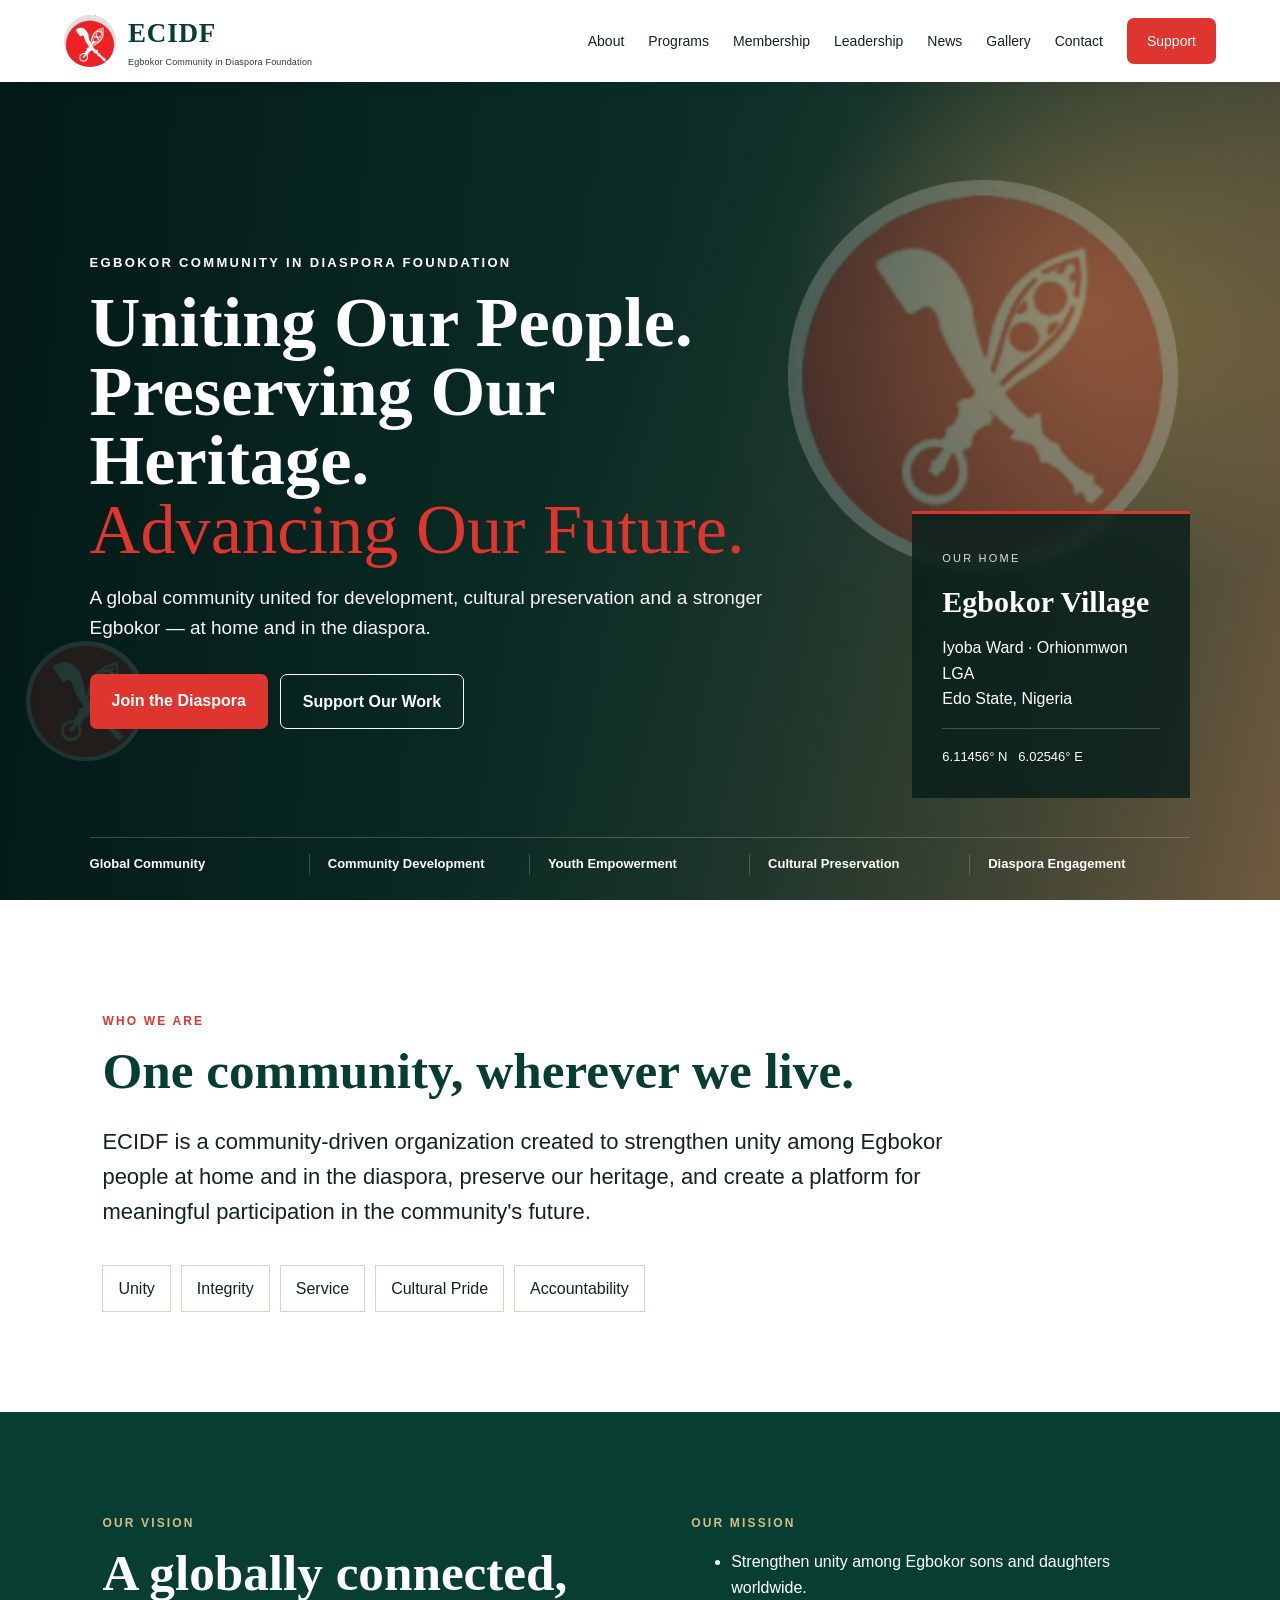
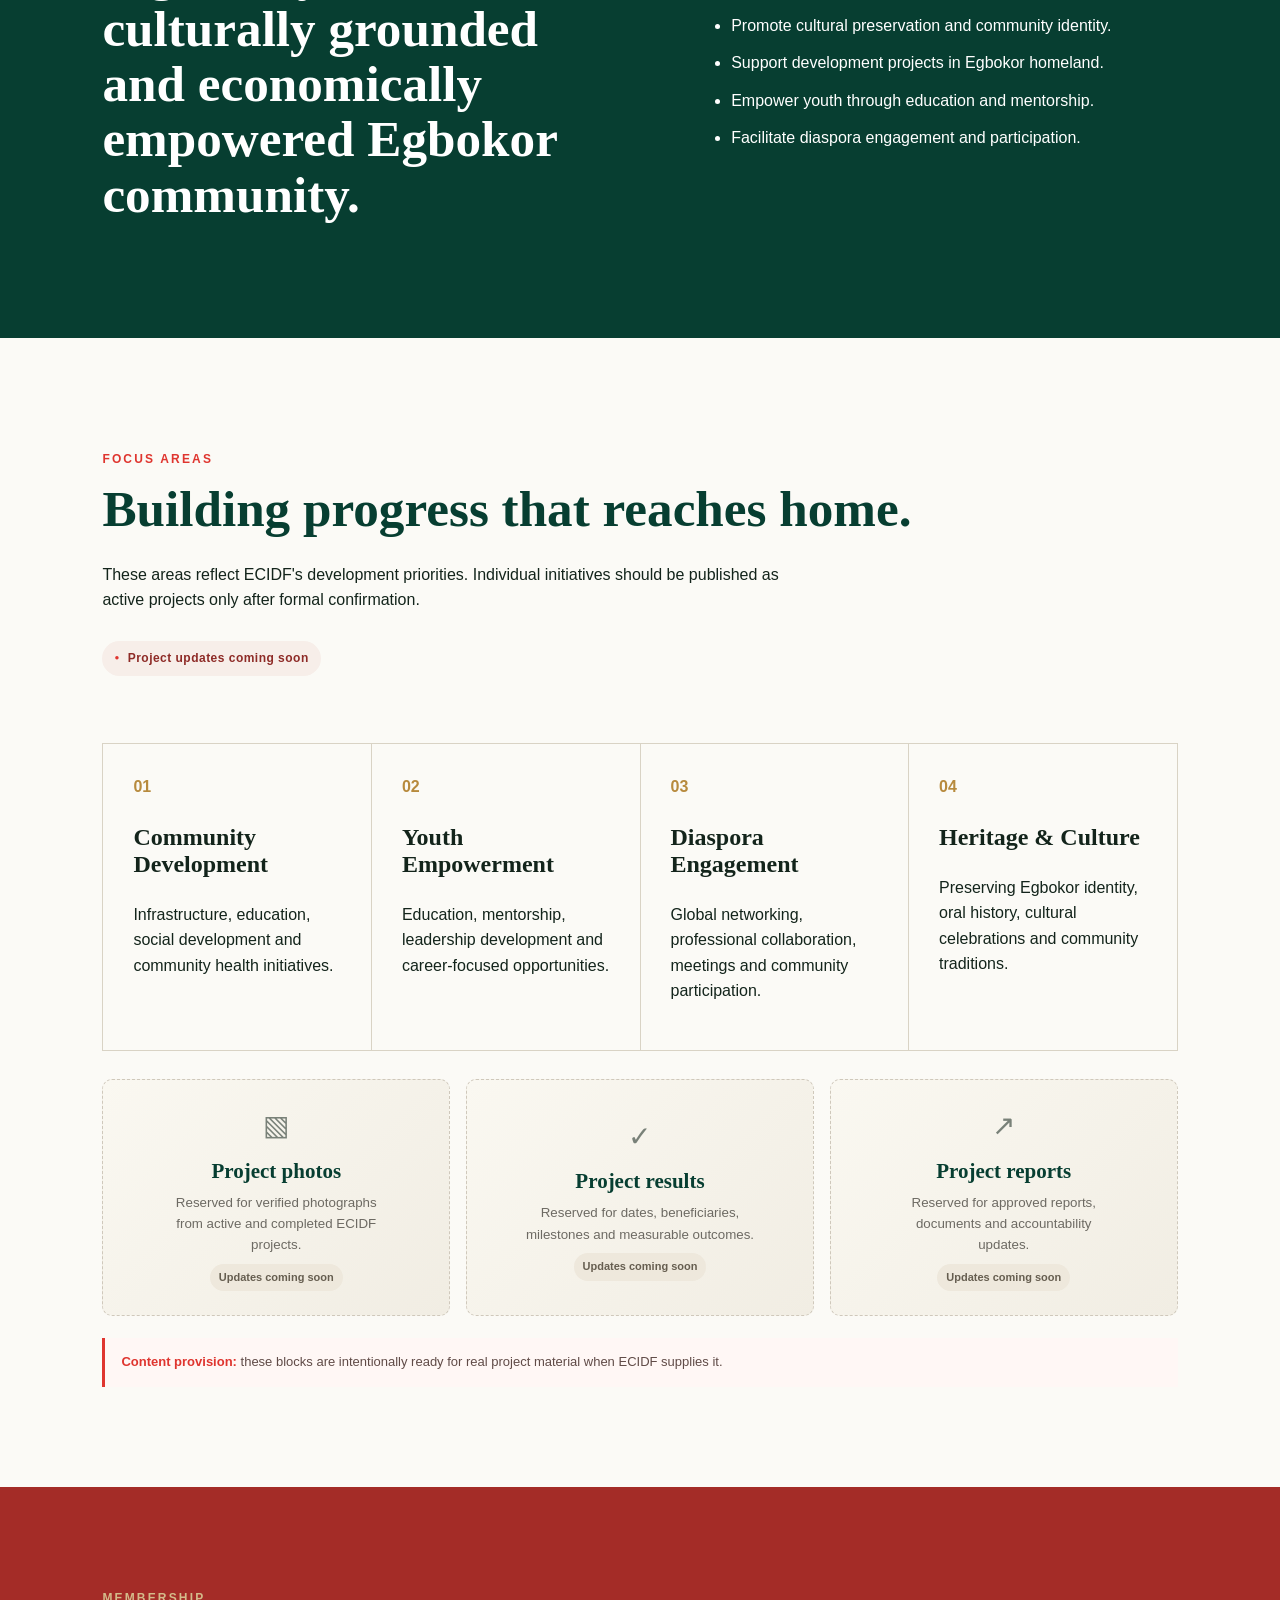
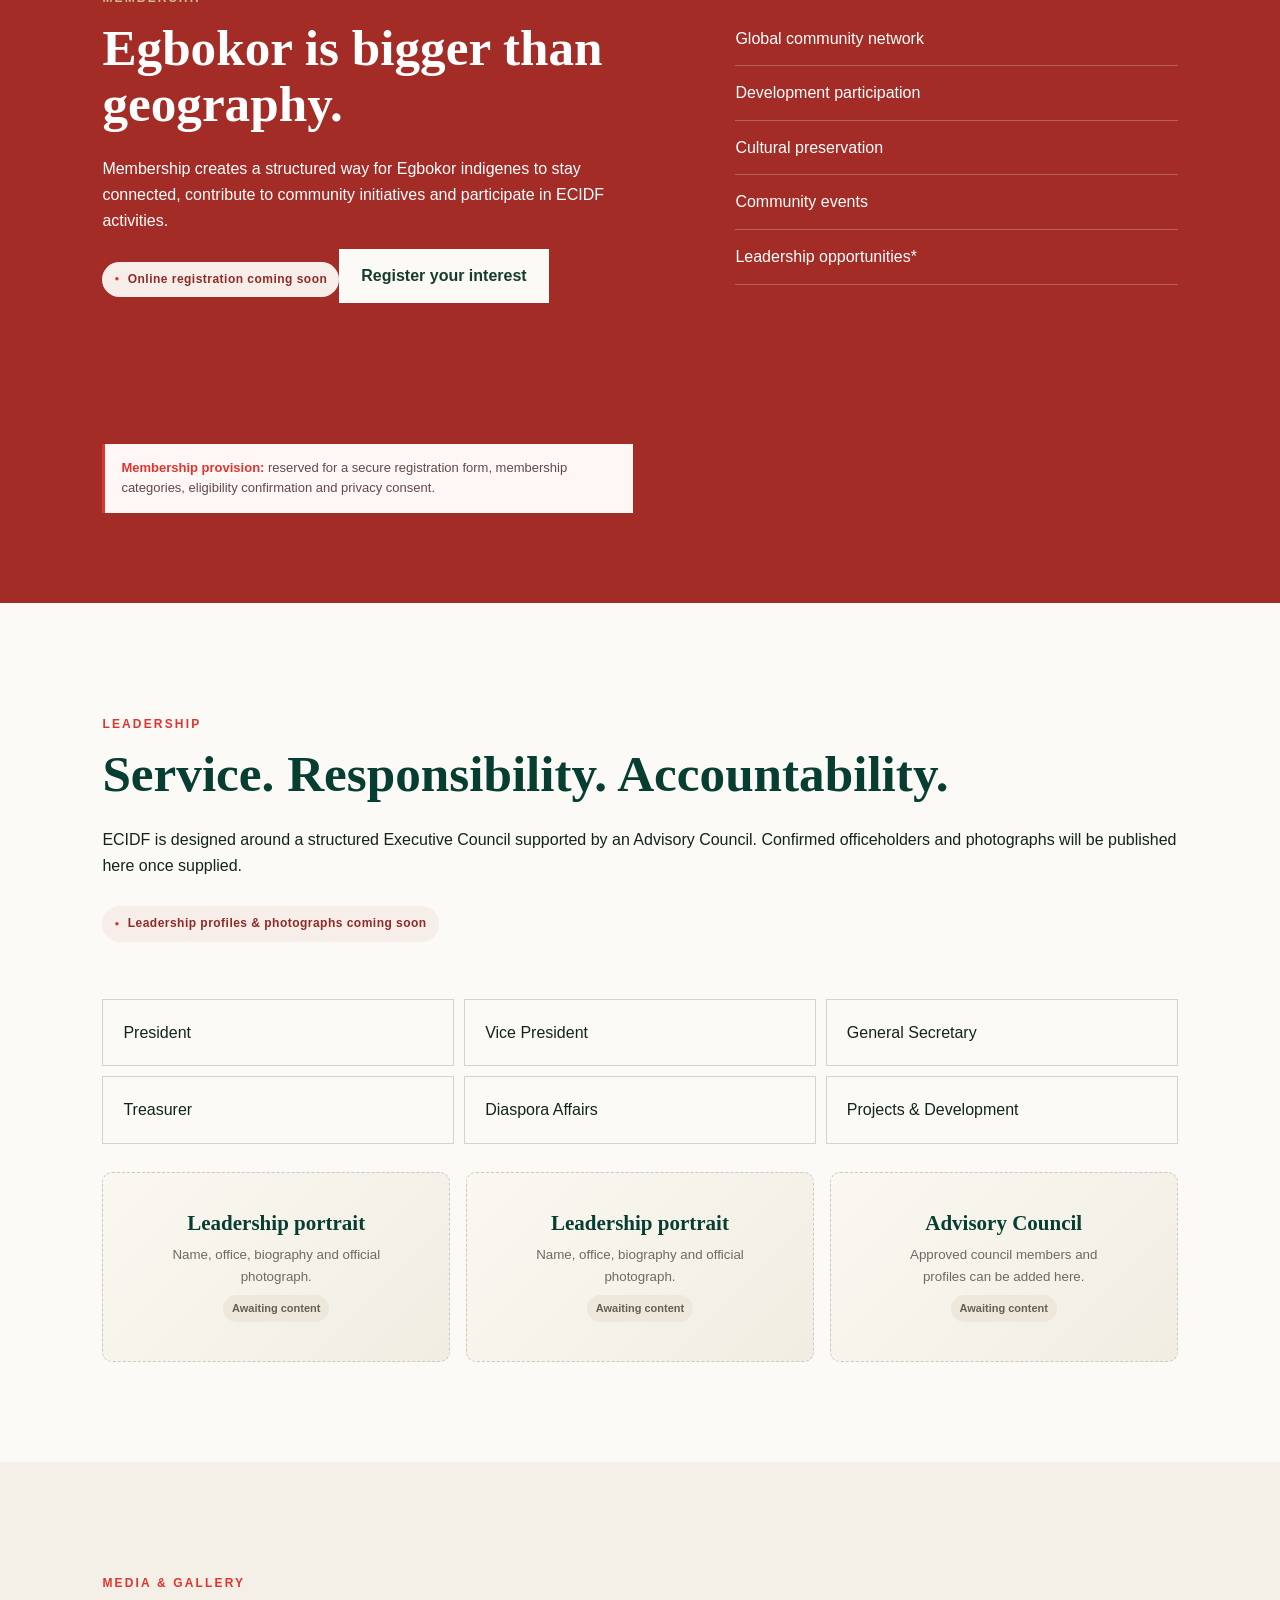
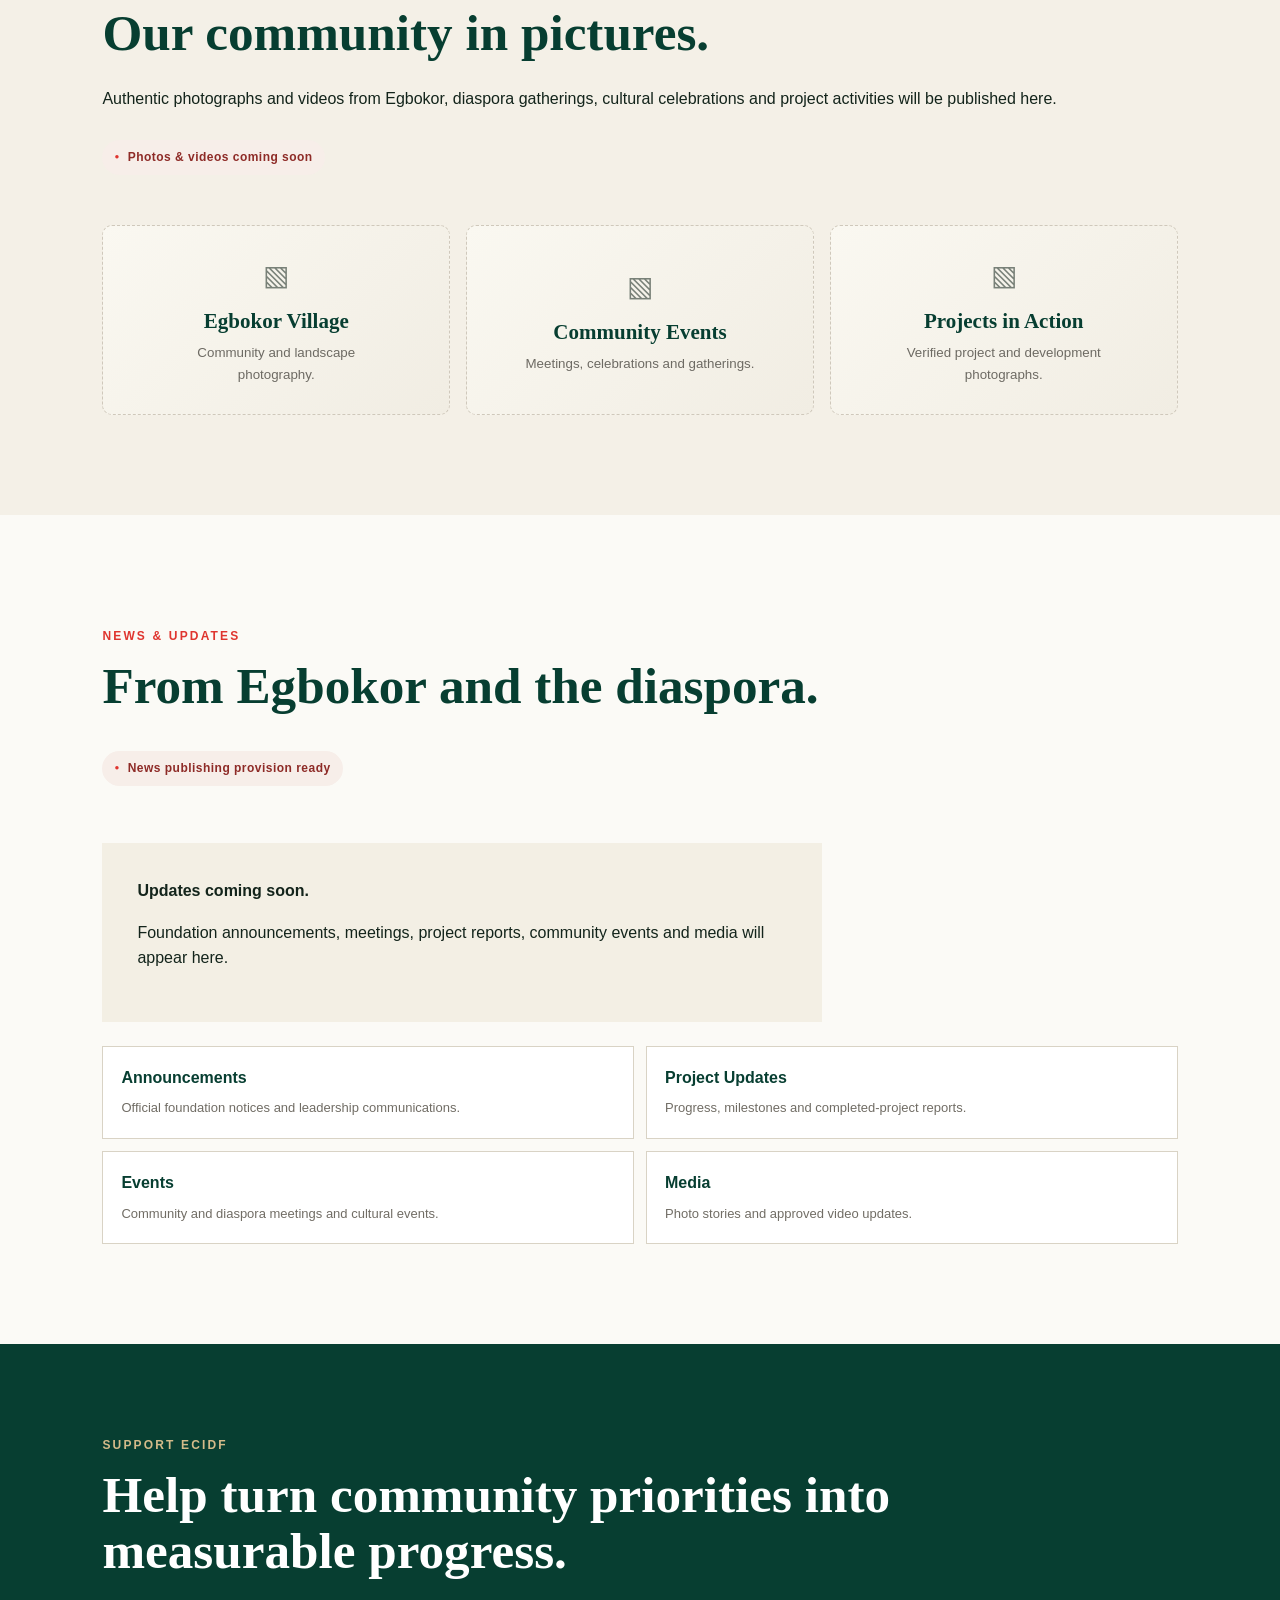
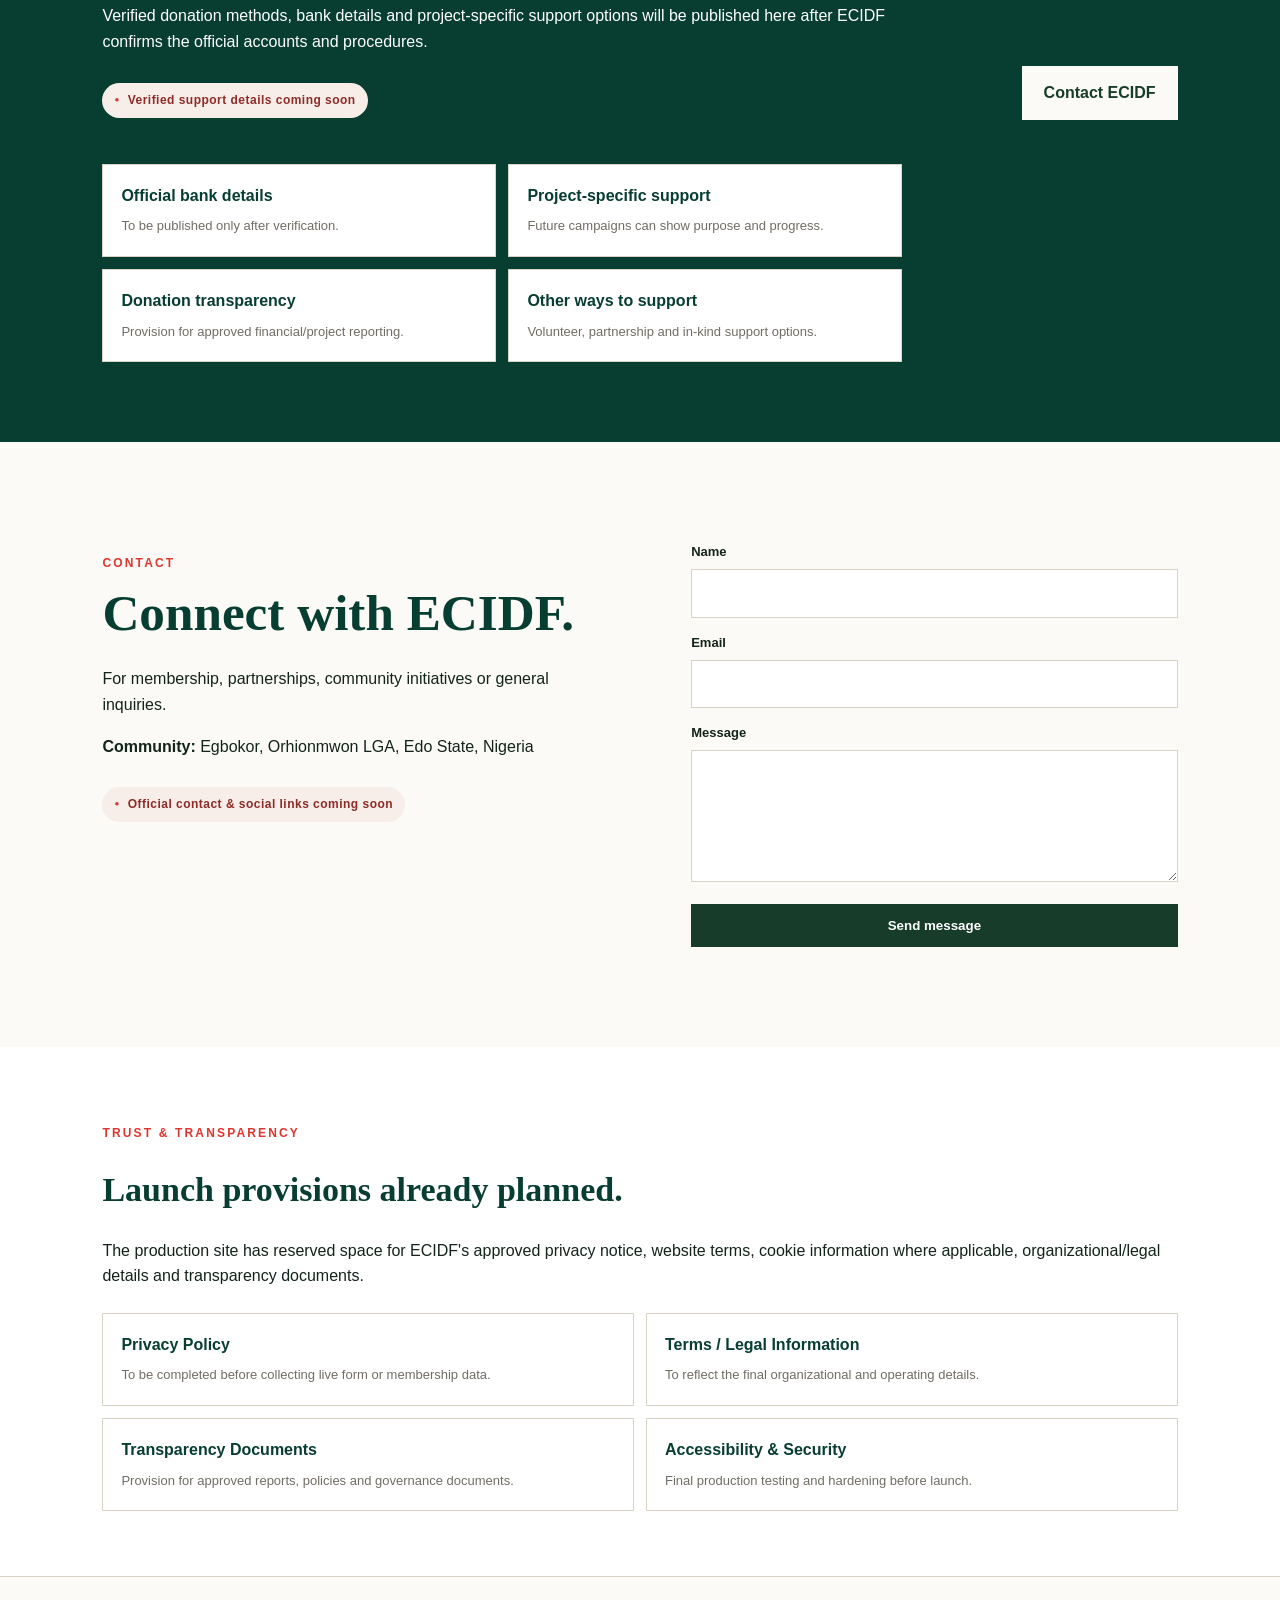
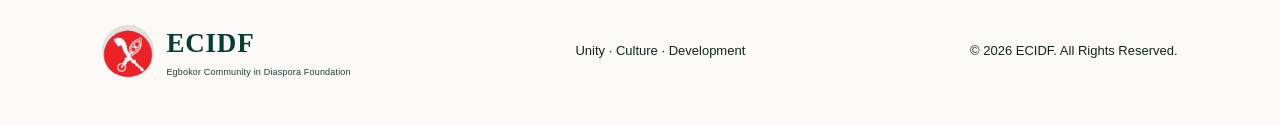
==== index.html @ b80f87a1 "Initial ECIDF website" ====
<!doctype html>
<html lang="en">
<head>
<meta charset="utf-8"><meta name="viewport" content="width=device-width,initial-scale=1">
<title>ECIDF — Egbokor Community in Diaspora Foundation</title>
<meta name="description" content="ECIDF connects Egbokor people worldwide to preserve heritage, strengthen unity and support community development.">
<link rel="stylesheet" href="styles.css">
</head>
<body>
<header class="site-header"><a class="brand" href="#home"><span class="mark emblem-mark"><img src="ecidf-emblem.png" alt="ECIDF emblem"></span><span>ECIDF<small>Egbokor Community in Diaspora Foundation</small></span></a><button class="menu" aria-label="Open navigation">☰</button><nav><a href="#about">About</a><a href="#programs">Programs</a><a href="#membership">Membership</a><a href="#leadership">Leadership</a><a href="#news">News</a><a href="#gallery">Gallery</a><a href="#contact">Contact</a><a class="nav-cta" href="#support">Support</a></nav></header>
<main id="home">
<section class="hero"><div class="hero-shade"></div><div class="hero-copy"><p class="eyebrow">EGBOKOR COMMUNITY IN DIASPORA FOUNDATION</p><h1>Uniting Our People.<br>Preserving Our Heritage.<br><em>Advancing Our Future.</em></h1><p class="lead">A global community united for development, cultural preservation and a stronger Egbokor — at home and in the diaspora.</p><div class="actions"><a class="btn primary" href="#membership">Join the Diaspora</a><a class="btn secondary" href="#support">Support Our Work</a></div></div><aside class="location-card"><span>OUR HOME</span><strong>Egbokor Village</strong><p>Iyoba Ward · Orhionmwon LGA<br>Edo State, Nigeria</p><div class="coords">6.11456° N &nbsp; 6.02546° E</div></aside><div class="hero-pillars"><span>Global Community</span><span>Community Development</span><span>Youth Empowerment</span><span>Cultural Preservation</span><span>Diaspora Engagement</span></div></section>
<section class="statement" id="about"><p class="kicker">WHO WE ARE</p><h2>One community, wherever we live.</h2><p>ECIDF is a community-driven organization created to strengthen unity among Egbokor people at home and in the diaspora, preserve our heritage, and create a platform for meaningful participation in the community's future.</p><div class="values"><span>Unity</span><span>Integrity</span><span>Service</span><span>Cultural Pride</span><span>Accountability</span></div></section>
<section class="split"><div><p class="kicker">OUR VISION</p><h2>A globally connected, culturally grounded and economically empowered Egbokor community.</h2></div><div><p class="kicker">OUR MISSION</p><ul><li>Strengthen unity among Egbokor sons and daughters worldwide.</li><li>Promote cultural preservation and community identity.</li><li>Support development projects in Egbokor homeland.</li><li>Empower youth through education and mentorship.</li><li>Facilitate diaspora engagement and participation.</li></ul></div></section>
<section class="programs" id="programs"><p class="kicker">FOCUS AREAS</p><h2>Building progress that reaches home.</h2><p class="section-intro">These areas reflect ECIDF's development priorities. Individual initiatives should be published as active projects only after formal confirmation.</p><div class="provision-note">Project updates coming soon</div><div class="grid"><article><b>01</b><h3>Community Development</h3><p>Infrastructure, education, social development and community health initiatives.</p></article><article><b>02</b><h3>Youth Empowerment</h3><p>Education, mentorship, leadership development and career-focused opportunities.</p></article><article><b>03</b><h3>Diaspora Engagement</h3><p>Global networking, professional collaboration, meetings and community participation.</p></article><article><b>04</b><h3>Heritage & Culture</h3><p>Preserving Egbokor identity, oral history, cultural celebrations and community traditions.</p></article></div><div class="placeholder-grid"><div class="placeholder-card"><span class="placeholder-icon">▧</span><strong>Project photos</strong><small>Reserved for verified photographs from active and completed ECIDF projects.</small><span class="status-chip">Updates coming soon</span></div><div class="placeholder-card"><span class="placeholder-icon">✓</span><strong>Project results</strong><small>Reserved for dates, beneficiaries, milestones and measurable outcomes.</small><span class="status-chip">Updates coming soon</span></div><div class="placeholder-card"><span class="placeholder-icon">↗</span><strong>Project reports</strong><small>Reserved for approved reports, documents and accountability updates.</small><span class="status-chip">Updates coming soon</span></div></div><div class="admin-hint"><strong>Content provision:</strong> these blocks are intentionally ready for real project material when ECIDF supplies it.</div></section>
<section class="membership" id="membership"><div><p class="kicker">MEMBERSHIP</p><h2>Egbokor is bigger than geography.</h2><p>Membership creates a structured way for Egbokor indigenes to stay connected, contribute to community initiatives and participate in ECIDF activities.</p><div class="provision-note">Online registration coming soon</div><a class="btn light" href="#contact">Register your interest</a></div><div class="membership-list"><span>Global community network</span><span>Development participation</span><span>Cultural preservation</span><span>Community events</span><span>Leadership opportunities*</span></div><div class="admin-hint"><strong>Membership provision:</strong> reserved for a secure registration form, membership categories, eligibility confirmation and privacy consent.</div></section>
<section class="leadership" id="leadership"><p class="kicker">LEADERSHIP</p><h2>Service. Responsibility. Accountability.</h2><p>ECIDF is designed around a structured Executive Council supported by an Advisory Council. Confirmed officeholders and photographs will be published here once supplied.</p><div class="provision-note">Leadership profiles & photographs coming soon</div><div class="roles"><span>President</span><span>Vice President</span><span>General Secretary</span><span>Treasurer</span><span>Diaspora Affairs</span><span>Projects & Development</span></div><div class="placeholder-grid"><div class="placeholder-card"><strong>Leadership portrait</strong><small>Name, office, biography and official photograph.</small><span class="status-chip">Awaiting content</span></div><div class="placeholder-card"><strong>Leadership portrait</strong><small>Name, office, biography and official photograph.</small><span class="status-chip">Awaiting content</span></div><div class="placeholder-card"><strong>Advisory Council</strong><small>Approved council members and profiles can be added here.</small><span class="status-chip">Awaiting content</span></div></div></section>
<section class="gallery-ready" id="gallery"><p class="kicker">MEDIA & GALLERY</p><h2>Our community in pictures.</h2><p>Authentic photographs and videos from Egbokor, diaspora gatherings, cultural celebrations and project activities will be published here.</p><div class="provision-note">Photos & videos coming soon</div><div class="placeholder-grid"><div class="placeholder-card"><span class="placeholder-icon">▧</span><strong>Egbokor Village</strong><small>Community and landscape photography.</small></div><div class="placeholder-card"><span class="placeholder-icon">▧</span><strong>Community Events</strong><small>Meetings, celebrations and gatherings.</small></div><div class="placeholder-card"><span class="placeholder-icon">▧</span><strong>Projects in Action</strong><small>Verified project and development photographs.</small></div></div></section>
<section class="news" id="news"><p class="kicker">NEWS & UPDATES</p><h2>From Egbokor and the diaspora.</h2><div class="provision-note">News publishing provision ready</div><div class="empty-card"><strong>Updates coming soon.</strong><p>Foundation announcements, meetings, project reports, community events and media will appear here.</p></div><div class="future-list"><div class="future-item"><b>Announcements</b><span>Official foundation notices and leadership communications.</span></div><div class="future-item"><b>Project Updates</b><span>Progress, milestones and completed-project reports.</span></div><div class="future-item"><b>Events</b><span>Community and diaspora meetings and cultural events.</span></div><div class="future-item"><b>Media</b><span>Photo stories and approved video updates.</span></div></div></section>
<section class="support" id="support"><div><p class="kicker">SUPPORT ECIDF</p><h2>Help turn community priorities into measurable progress.</h2><p>Verified donation methods, bank details and project-specific support options will be published here after ECIDF confirms the official accounts and procedures.</p><div class="provision-note">Verified support details coming soon</div><div class="future-list"><div class="future-item"><b>Official bank details</b><span>To be published only after verification.</span></div><div class="future-item"><b>Project-specific support</b><span>Future campaigns can show purpose and progress.</span></div><div class="future-item"><b>Donation transparency</b><span>Provision for approved financial/project reporting.</span></div><div class="future-item"><b>Other ways to support</b><span>Volunteer, partnership and in-kind support options.</span></div></div></div><a class="btn light" href="#contact">Contact ECIDF</a></section>
<section class="contact" id="contact"><div><p class="kicker">CONTACT</p><h2>Connect with ECIDF.</h2><p>For membership, partnerships, community initiatives or general inquiries.</p><p><strong>Community:</strong> Egbokor, Orhionmwon LGA, Edo State, Nigeria</p><div class="provision-note">Official contact & social links coming soon</div></div><form onsubmit="event.preventDefault(); alert('Prototype only — connect this form before launch.');"><label>Name<input required name="name"></label><label>Email<input required type="email" name="email"></label><label>Message<textarea required name="message" rows="5"></textarea></label><button class="btn primary" type="submit">Send message</button></form></section>
<section class="legal-ready" id="legal"><p class="kicker">TRUST & TRANSPARENCY</p><h2>Launch provisions already planned.</h2><p>The production site has reserved space for ECIDF's approved privacy notice, website terms, cookie information where applicable, organizational/legal details and transparency documents.</p><div class="future-list"><div class="future-item"><b>Privacy Policy</b><span>To be completed before collecting live form or membership data.</span></div><div class="future-item"><b>Terms / Legal Information</b><span>To reflect the final organizational and operating details.</span></div><div class="future-item"><b>Transparency Documents</b><span>Provision for approved reports, policies and governance documents.</span></div><div class="future-item"><b>Accessibility & Security</b><span>Final production testing and hardening before launch.</span></div></div></section></main>
<footer><div class="brand"><span class="mark emblem-mark"><img src="ecidf-emblem.png" alt="ECIDF emblem"></span><span>ECIDF<small>Egbokor Community in Diaspora Foundation</small></span></div><p>Unity · Culture · Development</p><p>© 2026 ECIDF. All Rights Reserved.</p></footer>
<script src="script.js"></script>
</body></html>
---- styles.css ----
:root{--ink:#13241b;--forest:#173d2a;--cream:#f3efe4;--paper:#fbfaf6;--gold:#b78a3d;--line:#d9d3c5}*{box-sizing:border-box}html{scroll-behavior:smooth}body{margin:0;font-family:Arial,Helvetica,sans-serif;background:var(--paper);color:var(--ink);line-height:1.6}.site-header{height:82px;padding:0 5vw;display:flex;align-items:center;justify-content:space-between;border-bottom:1px solid var(--line);background:rgba(251,250,246,.96);position:sticky;top:0;z-index:20}.brand{display:flex;align-items:center;gap:12px;font-weight:800;letter-spacing:.08em;text-decoration:none;color:var(--ink)}.brand small{display:block;font-size:9px;font-weight:500;letter-spacing:.02em}.mark{width:40px;height:40px;border-radius:50%;display:grid;place-items:center;background:var(--forest);color:white;font-family:Georgia,serif;font-size:24px}.site-header nav{display:flex;align-items:center;gap:24px}.site-header nav a{text-decoration:none;color:var(--ink);font-size:14px}.nav-cta{padding:10px 16px;background:var(--forest);color:white!important}.menu{display:none;background:none;border:0;font-size:25px}.hero{min-height:78vh;padding:8vw 7vw;display:grid;grid-template-columns:1.5fr .7fr;gap:7vw;align-items:center;background:radial-gradient(circle at 85% 20%,#e7dcc3 0,transparent 28%),var(--cream)}.eyebrow,.kicker{font-size:12px;letter-spacing:.18em;font-weight:800;color:#6e654f}.hero h1{font:700 clamp(48px,7vw,96px)/.98 Georgia,serif;margin:.3em 0}.hero h1 em{font-weight:400;color:var(--forest)}.lead{font-size:19px;max-width:700px}.actions{display:flex;gap:12px;margin-top:30px}.btn{display:inline-block;padding:14px 22px;text-decoration:none;border:0;font-weight:700;cursor:pointer}.primary{background:var(--forest);color:#fff}.secondary{border:1px solid var(--forest);color:var(--forest)}.light{background:var(--paper);color:var(--forest)}.location-card{border-top:4px solid var(--gold);padding:30px;background:var(--paper);box-shadow:0 18px 45px #172a1c18}.location-card span{font-size:11px;letter-spacing:.2em}.location-card strong{display:block;font:700 30px Georgia,serif;margin-top:15px}.coords{padding-top:18px;border-top:1px solid var(--line);font-size:13px}.statement,.leadership,.news{padding:100px 8vw}.statement h2,.programs h2,.leadership h2,.news h2,.contact h2,.support h2,.split h2,.membership h2{font:700 clamp(34px,4vw,58px)/1.08 Georgia,serif;margin:.2em 0 .5em}.statement>p:not(.kicker){font-size:22px;max-width:900px}.values{display:flex;flex-wrap:wrap;gap:10px;margin-top:35px}.values span{border:1px solid var(--line);padding:10px 15px}.split{padding:90px 8vw;background:var(--forest);color:white;display:grid;grid-template-columns:1fr 1fr;gap:8vw}.split .kicker,.membership .kicker,.support .kicker{color:#d4bb8a}.split li{margin:12px 0}.programs{padding:100px 8vw}.section-intro{max-width:720px}.grid{display:grid;grid-template-columns:repeat(4,1fr);gap:1px;background:var(--line);margin-top:45px;border:1px solid var(--line)}.grid article{background:var(--paper);padding:30px}.grid b{color:var(--gold)}.grid h3{font:700 24px Georgia,serif}.membership{padding:90px 8vw;background:#8b3f27;color:white;display:grid;grid-template-columns:1.2fr 1fr;gap:8vw}.membership-list{display:grid;align-content:center}.membership-list span{padding:14px 0;border-bottom:1px solid #ffffff40}.roles{display:grid;grid-template-columns:repeat(3,1fr);gap:10px;margin-top:35px}.roles span{padding:20px;border:1px solid var(--line)}.empty-card{margin-top:35px;padding:35px;background:var(--cream);max-width:720px}.support{padding:80px 8vw;background:var(--forest);color:white;display:flex;align-items:center;justify-content:space-between;gap:40px}.support>div{max-width:800px}.contact{padding:100px 8vw;display:grid;grid-template-columns:1fr 1fr;gap:8vw}.contact form{display:grid;gap:15px}.contact label{font-size:13px;font-weight:700}.contact input,.contact textarea{width:100%;margin-top:6px;padding:13px;border:1px solid var(--line);background:white;font:inherit}footer{padding:45px 8vw;border-top:1px solid var(--line);display:flex;align-items:center;justify-content:space-between;gap:20px;font-size:13px}@media(max-width:850px){.site-header nav{display:none;position:absolute;top:82px;left:0;right:0;background:var(--paper);padding:25px;flex-direction:column;align-items:flex-start;border-bottom:1px solid var(--line)}.site-header nav.open{display:flex}.menu{display:block}.hero,.split,.membership,.contact{grid-template-columns:1fr}.hero{padding-top:70px}.grid{grid-template-columns:1fr 1fr}.roles{grid-template-columns:1fr 1fr}.support,footer{align-items:flex-start;flex-direction:column}}@media(max-width:520px){.grid,.roles{grid-template-columns:1fr}.hero h1{font-size:48px}.statement,.programs,.leadership,.news,.contact{padding:70px 6vw}.hero,.split,.membership,.support{padding-left:6vw;padding-right:6vw}}

/* ECIDF rotating heritage emblem background */
.hero{position:relative;overflow:hidden;isolation:isolate}
.hero>*{position:relative;z-index:2}
.hero::before,.hero::after{content:"";position:absolute;border-radius:50%;background:url('ecidf-emblem.png') center/cover no-repeat;opacity:.10;z-index:1;pointer-events:none;animation:ecidf-spin 24s linear infinite}
.hero::before{width:430px;height:430px;right:4vw;top:7%;filter:saturate(.9)}
.hero::after{width:150px;height:150px;left:3vw;bottom:8%;opacity:.055;animation-duration:34s;animation-direction:reverse}
@keyframes ecidf-spin{to{transform:rotate(360deg)}}
@media(prefers-reduced-motion:reduce){.hero::before,.hero::after{animation:none}}
@media(max-width:850px){.hero::before{width:290px;height:290px;right:-90px;top:8%}.hero::after{width:110px;height:110px;left:-25px;bottom:10%}}
.emblem-mark{overflow:hidden;background:#df352f;padding:0}.emblem-mark img{width:100%;height:100%;object-fit:cover;display:block}

/* Homepage visual upgrade */
:root{--red:#df352f;--deep:#073e31}
.site-header{background:#fff;border-bottom:0;box-shadow:0 1px 18px #0000000b}
.brand{color:var(--deep)}.brand>span:nth-child(2){font-family:Georgia,serif;font-size:27px;letter-spacing:.03em}.brand small{font-family:Arial,Helvetica,sans-serif;font-size:9px;color:#253b35}
.mark{width:52px;height:52px}.site-header nav a:hover{color:var(--red)}.nav-cta{background:var(--red)!important;border-radius:7px;padding:12px 20px!important}
.hero{min-height:calc(100vh - 82px);padding:7vw 7vw 8vw;color:#fff;background:linear-gradient(115deg,#071d1a 0%,#123a31 44%,#9f6d48 100%);grid-template-columns:1.45fr .55fr}
.hero-shade{position:absolute!important;inset:0;z-index:0!important;background:radial-gradient(circle at 85% 28%,#f4b05d55 0,transparent 24%),linear-gradient(90deg,#031a18e8 0%,#082822c7 45%,#15342a55 100%)}
.hero .eyebrow{color:#fff;font-size:13px}.hero h1{font-size:clamp(48px,5.5vw,82px);max-width:920px;margin:.2em 0}.hero h1 em{font-style:normal;color:var(--red)}.hero .lead{color:#f7f7f7;max-width:720px}.hero .primary{background:var(--red);border-radius:7px}.hero .secondary{border:1px solid #fff;color:#fff;border-radius:7px}.hero .secondary:hover{background:#ffffff14}
.location-card{align-self:end;background:#061d1acc;color:#fff;border-top:3px solid var(--red);box-shadow:none;backdrop-filter:blur(7px)}.location-card .coords{border-color:#ffffff38}.location-card span{color:#ddd}
.hero::before{width:390px;height:390px;right:8vw;top:12%;opacity:.24;box-shadow:0 0 0 1px #ffffff22,0 0 0 55px #ffffff05}.hero::after{width:120px;height:120px;left:2vw;bottom:17%;opacity:.12}
.hero-pillars{position:absolute!important;z-index:3!important;left:7vw;right:7vw;bottom:25px;display:grid;grid-template-columns:repeat(5,1fr);gap:0;border-top:1px solid #ffffff35;padding-top:16px}.hero-pillars span{padding:0 18px;border-right:1px solid #ffffff32;font-size:13px;font-weight:700}.hero-pillars span:first-child{padding-left:0}.hero-pillars span:last-child{border:0}
.statement{background:#fff}.statement h2,.programs h2,.leadership h2,.news h2,.contact h2{color:var(--deep)}.kicker{color:var(--red)}
.split{background:var(--deep)}.membership{background:#a42c27}.support{background:var(--deep)}
@media(max-width:850px){.hero{padding-bottom:150px}.hero-pillars{grid-template-columns:1fr 1fr;gap:8px;bottom:20px}.hero-pillars span{border:0;padding:3px 0}.hero::before{opacity:.17}.brand>span:nth-child(2){font-size:21px}}
@media(max-width:520px){.hero{padding-bottom:190px}.hero-pillars{grid-template-columns:1fr}.hero-pillars span:nth-child(n+4){display:none}.mark{width:45px;height:45px}.brand small{max-width:210px}.hero h1{font-size:44px}}

/* Provision-ready content modules */
.provision-note{display:inline-flex;align-items:center;gap:8px;margin:12px 0 22px;padding:8px 12px;border-radius:999px;background:#f7eee9;color:#8e2b27;font-size:12px;font-weight:800;letter-spacing:.04em}.provision-note::before{content:'●';font-size:8px;color:var(--red)}
.placeholder-grid{display:grid;grid-template-columns:repeat(3,1fr);gap:16px;margin-top:28px}.placeholder-card{min-height:190px;border:1px dashed #cfc8bb;background:linear-gradient(135deg,#faf8f1,#f1ede3);display:flex;flex-direction:column;align-items:center;justify-content:center;text-align:center;padding:24px;border-radius:10px}.placeholder-card strong{font:700 21px Georgia,serif;color:var(--deep)}.placeholder-card small{max-width:230px;margin-top:8px;color:#6d6a63}.placeholder-icon{font-size:28px;margin-bottom:10px;opacity:.55}
.admin-hint{margin-top:22px;padding:14px 16px;border-left:3px solid var(--red);background:#fff7f5;font-size:13px;color:#604b47}.admin-hint strong{color:var(--red)}
.future-list{display:grid;grid-template-columns:repeat(2,1fr);gap:12px;margin-top:24px}.future-item{padding:18px;border:1px solid var(--line);background:#fff}.future-item b{display:block;color:var(--deep);margin-bottom:4px}.future-item span{font-size:13px;color:#716d65}
.gallery-ready{padding:100px 8vw;background:#f4f0e7}.gallery-ready h2{font:700 clamp(34px,4vw,58px)/1.08 Georgia,serif;color:var(--deep);margin:.2em 0 .5em}.legal-ready{padding:65px 8vw;background:#fff}.legal-ready h2{font:700 34px Georgia,serif;color:var(--deep)}
.status-chip{display:inline-block;margin-top:8px;padding:5px 9px;border-radius:20px;background:#eee8dc;font-size:11px;font-weight:800;color:#665e50}
@media(max-width:850px){.placeholder-grid{grid-template-columns:1fr 1fr}.future-list{grid-template-columns:1fr}}@media(max-width:520px){.placeholder-grid{grid-template-columns:1fr}.gallery-ready,.legal-ready{padding:70px 6vw}}
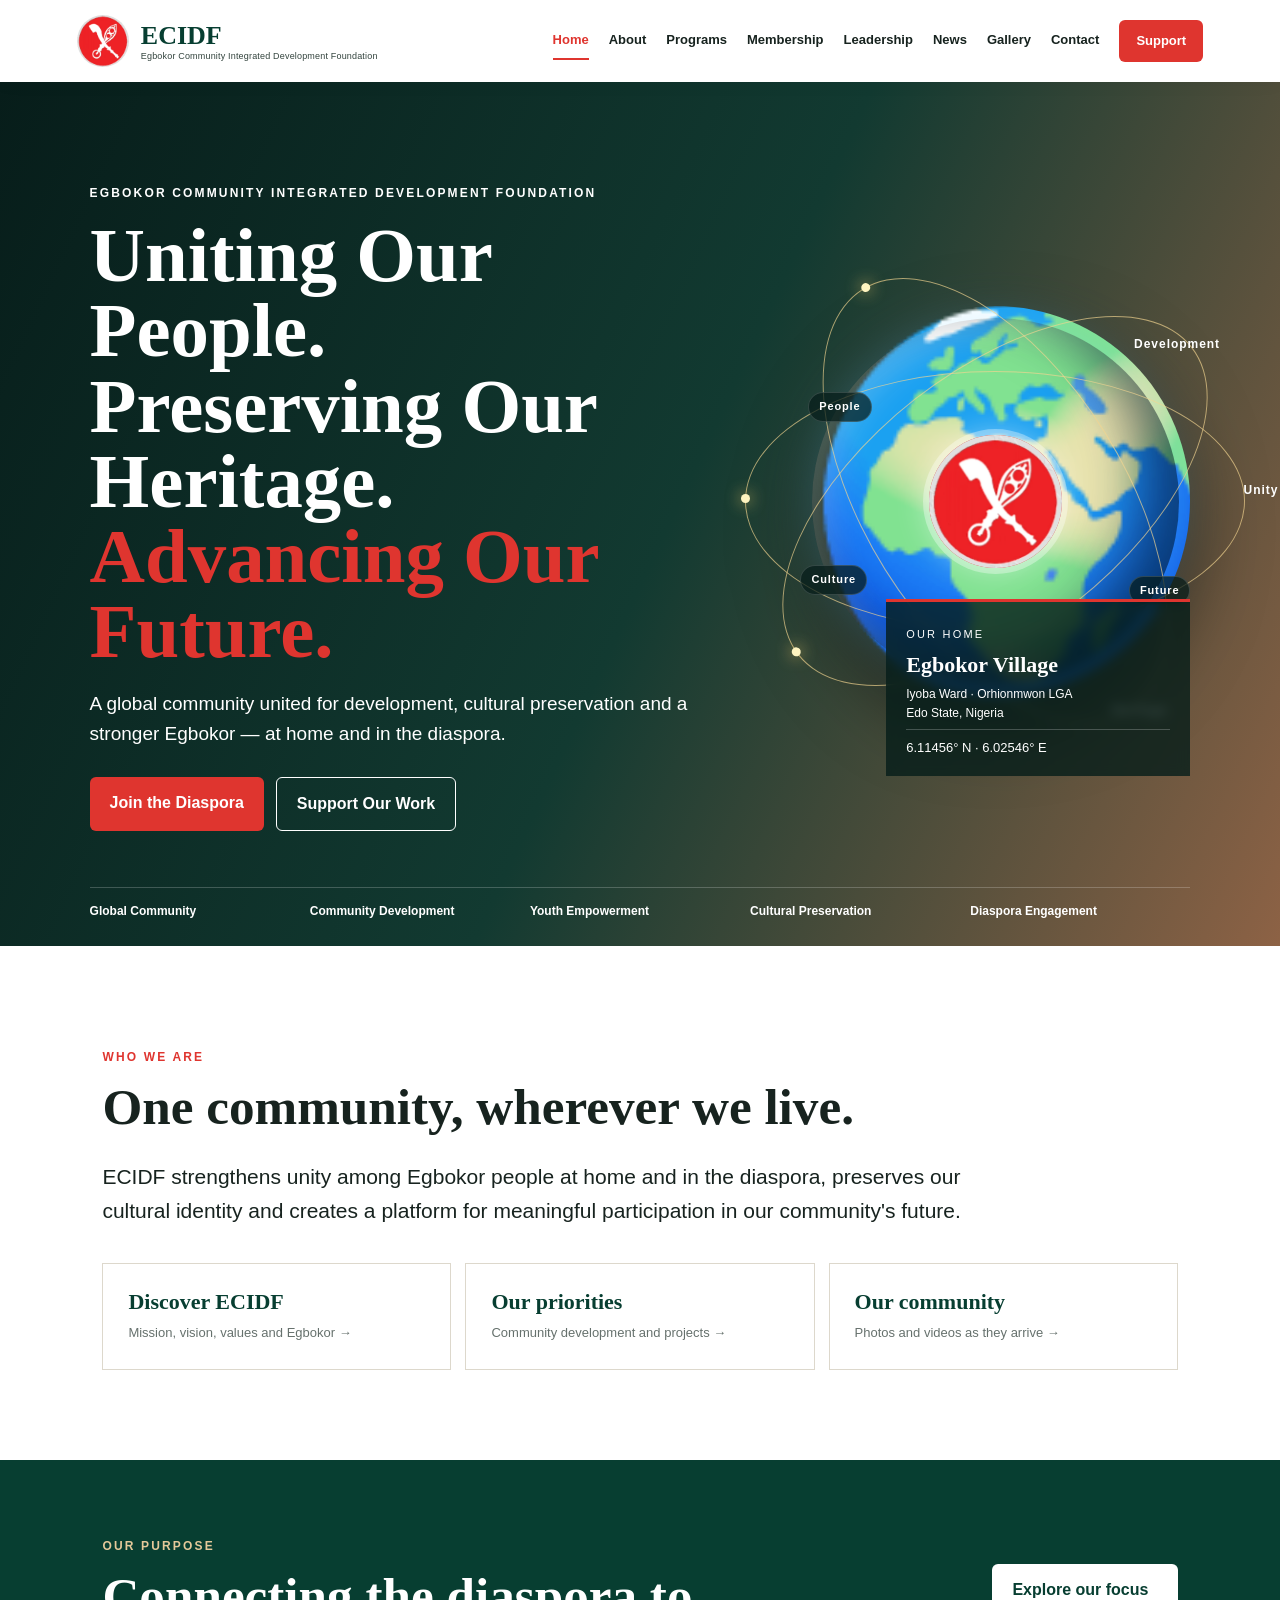
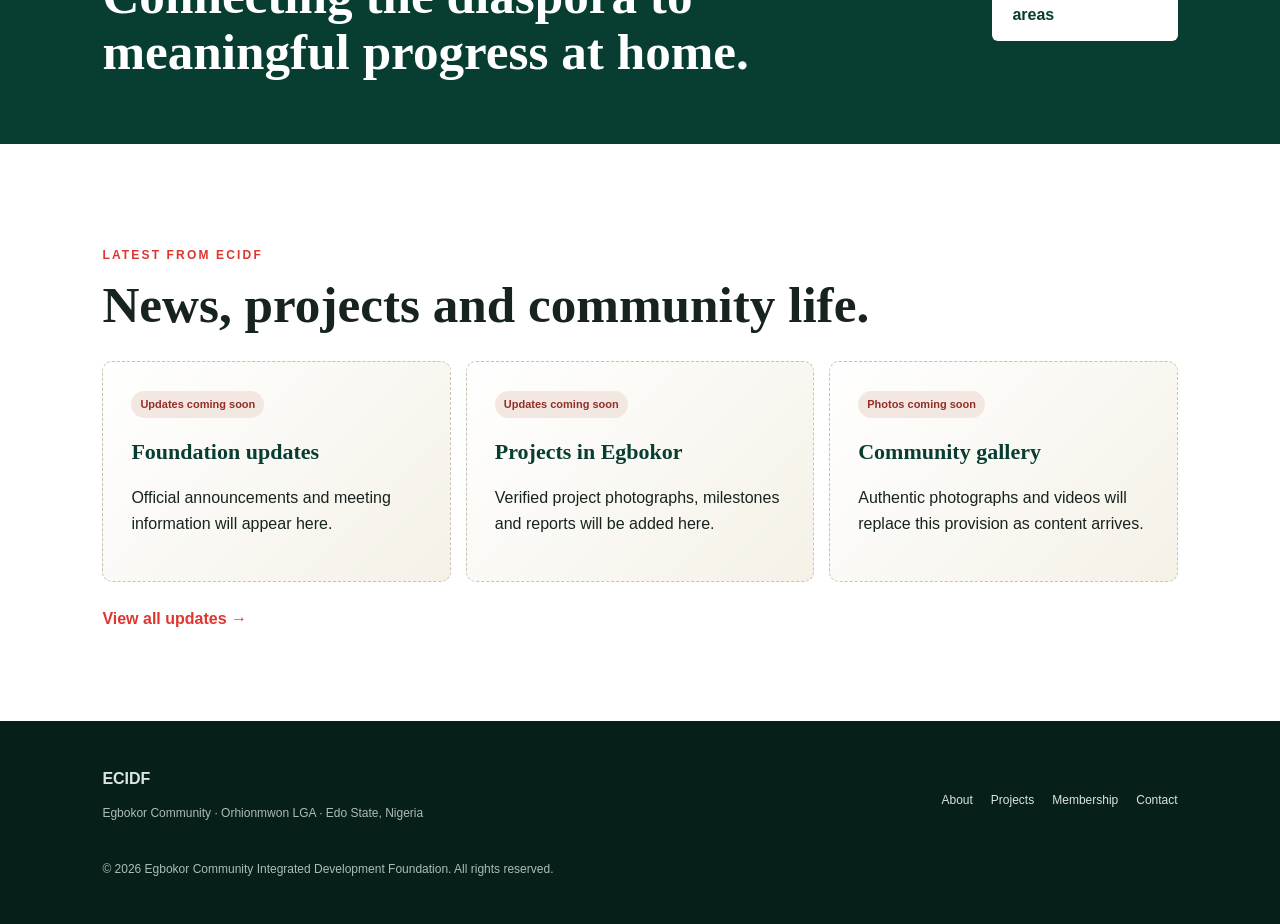
==== commit dde15e3f: "Add rotating ECIDF global community feature" ====
--- a/index.html
+++ b/index.html
@@ -1,25 +1,11 @@
-<!doctype html>
-<html lang="en">
-<head>
-<meta charset="utf-8"><meta name="viewport" content="width=device-width,initial-scale=1">
-<title>ECIDF — Egbokor Community in Diaspora Foundation</title>
-<meta name="description" content="ECIDF connects Egbokor people worldwide to preserve heritage, strengthen unity and support community development.">
-<link rel="stylesheet" href="styles.css">
-</head>
-<body>
-<header class="site-header"><a class="brand" href="#home"><span class="mark emblem-mark"><img src="ecidf-emblem.png" alt="ECIDF emblem"></span><span>ECIDF<small>Egbokor Community in Diaspora Foundation</small></span></a><button class="menu" aria-label="Open navigation">☰</button><nav><a href="#about">About</a><a href="#programs">Programs</a><a href="#membership">Membership</a><a href="#leadership">Leadership</a><a href="#news">News</a><a href="#gallery">Gallery</a><a href="#contact">Contact</a><a class="nav-cta" href="#support">Support</a></nav></header>
-<main id="home">
-<section class="hero"><div class="hero-shade"></div><div class="hero-copy"><p class="eyebrow">EGBOKOR COMMUNITY IN DIASPORA FOUNDATION</p><h1>Uniting Our People.<br>Preserving Our Heritage.<br><em>Advancing Our Future.</em></h1><p class="lead">A global community united for development, cultural preservation and a stronger Egbokor — at home and in the diaspora.</p><div class="actions"><a class="btn primary" href="#membership">Join the Diaspora</a><a class="btn secondary" href="#support">Support Our Work</a></div></div><aside class="location-card"><span>OUR HOME</span><strong>Egbokor Village</strong><p>Iyoba Ward · Orhionmwon LGA<br>Edo State, Nigeria</p><div class="coords">6.11456° N &nbsp; 6.02546° E</div></aside><div class="hero-pillars"><span>Global Community</span><span>Community Development</span><span>Youth Empowerment</span><span>Cultural Preservation</span><span>Diaspora Engagement</span></div></section>
-<section class="statement" id="about"><p class="kicker">WHO WE ARE</p><h2>One community, wherever we live.</h2><p>ECIDF is a community-driven organization created to strengthen unity among Egbokor people at home and in the diaspora, preserve our heritage, and create a platform for meaningful participation in the community's future.</p><div class="values"><span>Unity</span><span>Integrity</span><span>Service</span><span>Cultural Pride</span><span>Accountability</span></div></section>
-<section class="split"><div><p class="kicker">OUR VISION</p><h2>A globally connected, culturally grounded and economically empowered Egbokor community.</h2></div><div><p class="kicker">OUR MISSION</p><ul><li>Strengthen unity among Egbokor sons and daughters worldwide.</li><li>Promote cultural preservation and community identity.</li><li>Support development projects in Egbokor homeland.</li><li>Empower youth through education and mentorship.</li><li>Facilitate diaspora engagement and participation.</li></ul></div></section>
-<section class="programs" id="programs"><p class="kicker">FOCUS AREAS</p><h2>Building progress that reaches home.</h2><p class="section-intro">These areas reflect ECIDF's development priorities. Individual initiatives should be published as active projects only after formal confirmation.</p><div class="provision-note">Project updates coming soon</div><div class="grid"><article><b>01</b><h3>Community Development</h3><p>Infrastructure, education, social development and community health initiatives.</p></article><article><b>02</b><h3>Youth Empowerment</h3><p>Education, mentorship, leadership development and career-focused opportunities.</p></article><article><b>03</b><h3>Diaspora Engagement</h3><p>Global networking, professional collaboration, meetings and community participation.</p></article><article><b>04</b><h3>Heritage & Culture</h3><p>Preserving Egbokor identity, oral history, cultural celebrations and community traditions.</p></article></div><div class="placeholder-grid"><div class="placeholder-card"><span class="placeholder-icon">▧</span><strong>Project photos</strong><small>Reserved for verified photographs from active and completed ECIDF projects.</small><span class="status-chip">Updates coming soon</span></div><div class="placeholder-card"><span class="placeholder-icon">✓</span><strong>Project results</strong><small>Reserved for dates, beneficiaries, milestones and measurable outcomes.</small><span class="status-chip">Updates coming soon</span></div><div class="placeholder-card"><span class="placeholder-icon">↗</span><strong>Project reports</strong><small>Reserved for approved reports, documents and accountability updates.</small><span class="status-chip">Updates coming soon</span></div></div><div class="admin-hint"><strong>Content provision:</strong> these blocks are intentionally ready for real project material when ECIDF supplies it.</div></section>
-<section class="membership" id="membership"><div><p class="kicker">MEMBERSHIP</p><h2>Egbokor is bigger than geography.</h2><p>Membership creates a structured way for Egbokor indigenes to stay connected, contribute to community initiatives and participate in ECIDF activities.</p><div class="provision-note">Online registration coming soon</div><a class="btn light" href="#contact">Register your interest</a></div><div class="membership-list"><span>Global community network</span><span>Development participation</span><span>Cultural preservation</span><span>Community events</span><span>Leadership opportunities*</span></div><div class="admin-hint"><strong>Membership provision:</strong> reserved for a secure registration form, membership categories, eligibility confirmation and privacy consent.</div></section>
-<section class="leadership" id="leadership"><p class="kicker">LEADERSHIP</p><h2>Service. Responsibility. Accountability.</h2><p>ECIDF is designed around a structured Executive Council supported by an Advisory Council. Confirmed officeholders and photographs will be published here once supplied.</p><div class="provision-note">Leadership profiles & photographs coming soon</div><div class="roles"><span>President</span><span>Vice President</span><span>General Secretary</span><span>Treasurer</span><span>Diaspora Affairs</span><span>Projects & Development</span></div><div class="placeholder-grid"><div class="placeholder-card"><strong>Leadership portrait</strong><small>Name, office, biography and official photograph.</small><span class="status-chip">Awaiting content</span></div><div class="placeholder-card"><strong>Leadership portrait</strong><small>Name, office, biography and official photograph.</small><span class="status-chip">Awaiting content</span></div><div class="placeholder-card"><strong>Advisory Council</strong><small>Approved council members and profiles can be added here.</small><span class="status-chip">Awaiting content</span></div></div></section>
-<section class="gallery-ready" id="gallery"><p class="kicker">MEDIA & GALLERY</p><h2>Our community in pictures.</h2><p>Authentic photographs and videos from Egbokor, diaspora gatherings, cultural celebrations and project activities will be published here.</p><div class="provision-note">Photos & videos coming soon</div><div class="placeholder-grid"><div class="placeholder-card"><span class="placeholder-icon">▧</span><strong>Egbokor Village</strong><small>Community and landscape photography.</small></div><div class="placeholder-card"><span class="placeholder-icon">▧</span><strong>Community Events</strong><small>Meetings, celebrations and gatherings.</small></div><div class="placeholder-card"><span class="placeholder-icon">▧</span><strong>Projects in Action</strong><small>Verified project and development photographs.</small></div></div></section>
-<section class="news" id="news"><p class="kicker">NEWS & UPDATES</p><h2>From Egbokor and the diaspora.</h2><div class="provision-note">News publishing provision ready</div><div class="empty-card"><strong>Updates coming soon.</strong><p>Foundation announcements, meetings, project reports, community events and media will appear here.</p></div><div class="future-list"><div class="future-item"><b>Announcements</b><span>Official foundation notices and leadership communications.</span></div><div class="future-item"><b>Project Updates</b><span>Progress, milestones and completed-project reports.</span></div><div class="future-item"><b>Events</b><span>Community and diaspora meetings and cultural events.</span></div><div class="future-item"><b>Media</b><span>Photo stories and approved video updates.</span></div></div></section>
-<section class="support" id="support"><div><p class="kicker">SUPPORT ECIDF</p><h2>Help turn community priorities into measurable progress.</h2><p>Verified donation methods, bank details and project-specific support options will be published here after ECIDF confirms the official accounts and procedures.</p><div class="provision-note">Verified support details coming soon</div><div class="future-list"><div class="future-item"><b>Official bank details</b><span>To be published only after verification.</span></div><div class="future-item"><b>Project-specific support</b><span>Future campaigns can show purpose and progress.</span></div><div class="future-item"><b>Donation transparency</b><span>Provision for approved financial/project reporting.</span></div><div class="future-item"><b>Other ways to support</b><span>Volunteer, partnership and in-kind support options.</span></div></div></div><a class="btn light" href="#contact">Contact ECIDF</a></section>
-<section class="contact" id="contact"><div><p class="kicker">CONTACT</p><h2>Connect with ECIDF.</h2><p>For membership, partnerships, community initiatives or general inquiries.</p><p><strong>Community:</strong> Egbokor, Orhionmwon LGA, Edo State, Nigeria</p><div class="provision-note">Official contact & social links coming soon</div></div><form onsubmit="event.preventDefault(); alert('Prototype only — connect this form before launch.');"><label>Name<input required name="name"></label><label>Email<input required type="email" name="email"></label><label>Message<textarea required name="message" rows="5"></textarea></label><button class="btn primary" type="submit">Send message</button></form></section>
-<section class="legal-ready" id="legal"><p class="kicker">TRUST & TRANSPARENCY</p><h2>Launch provisions already planned.</h2><p>The production site has reserved space for ECIDF's approved privacy notice, website terms, cookie information where applicable, organizational/legal details and transparency documents.</p><div class="future-list"><div class="future-item"><b>Privacy Policy</b><span>To be completed before collecting live form or membership data.</span></div><div class="future-item"><b>Terms / Legal Information</b><span>To reflect the final organizational and operating details.</span></div><div class="future-item"><b>Transparency Documents</b><span>Provision for approved reports, policies and governance documents.</span></div><div class="future-item"><b>Accessibility & Security</b><span>Final production testing and hardening before launch.</span></div></div></section></main>
-<footer><div class="brand"><span class="mark emblem-mark"><img src="ecidf-emblem.png" alt="ECIDF emblem"></span><span>ECIDF<small>Egbokor Community in Diaspora Foundation</small></span></div><p>Unity · Culture · Development</p><p>© 2026 ECIDF. All Rights Reserved.</p></footer>
-<script src="script.js"></script>
-</body></html>
+<!doctype html><html lang="en"><head><meta charset="utf-8"><meta name="viewport" content="width=device-width,initial-scale=1"><title>Home | ECIDF</title><meta name="description" content="ECIDF — Egbokor Community Integrated Development Foundation"><link rel="stylesheet" href="styles.css"></head><body><header class="site-header"><a class="brand" href="index.html"><span class="mark"><img src="assets/images/ecidf-emblem.png" alt="ECIDF emblem"></span><span>ECIDF<small>Egbokor Community Integrated Development Foundation</small></span></a><button class="menu" aria-label="Open navigation" aria-expanded="false">☰</button><nav><a class="active" href="index.html">Home</a><a class="" href="about.html">About</a><a class="" href="programs.html">Programs</a><a class="" href="membership.html">Membership</a><a class="" href="leadership.html">Leadership</a><a class="" href="news.html">News</a><a class="" href="gallery.html">Gallery</a><a class="" href="contact.html">Contact</a><a class="nav-cta" href="support.html">Support</a></nav></header><main><section class="hero"><div class="hero-copy"><p class="eyebrow">EGBOKOR COMMUNITY INTEGRATED DEVELOPMENT FOUNDATION</p><h1>Uniting Our People.<br>Preserving Our Heritage.<br><em>Advancing Our Future.</em></h1><p class="lead">A global community united for development, cultural preservation and a stronger Egbokor — at home and in the diaspora.</p><div class="actions"><a class="btn primary" href="membership.html">Join the Diaspora</a><a class="btn secondary" href="support.html">Support Our Work</a></div></div><div class="globe-stage" aria-label="ECIDF global community emblem">
+  <div class="globe-orbit orbit-one"><span>Unity</span></div>
+  <div class="globe-orbit orbit-two"><span>Heritage</span></div>
+  <div class="globe-orbit orbit-three"><span>Development</span></div>
+  <div class="ecidf-globe" aria-hidden="true"><div class="earth-face">🌍</div><div class="globe-emblem"><img src="assets/images/ecidf-emblem.png" alt=""></div></div>
+  <span class="globe-label label-people">People</span><span class="globe-label label-culture">Culture</span><span class="globe-label label-future">Future</span>
+  <div class="location-card"><span>OUR HOME</span><strong>Egbokor Village</strong><p>Iyoba Ward · Orhionmwon LGA<br>Edo State, Nigeria</p><div class="coords">6.11456° N · 6.02546° E</div></div>
+</div><div class="hero-pillars"><span>Global Community</span><span>Community Development</span><span>Youth Empowerment</span><span>Cultural Preservation</span><span>Diaspora Engagement</span></div></section>
+<section class="intro"><p class="kicker">WHO WE ARE</p><h2>One community, wherever we live.</h2><p>ECIDF strengthens unity among Egbokor people at home and in the diaspora, preserves our cultural identity and creates a platform for meaningful participation in our community's future.</p><div class="feature-links"><a href="about.html"><b>Discover ECIDF</b><span>Mission, vision, values and Egbokor →</span></a><a href="programs.html"><b>Our priorities</b><span>Community development and projects →</span></a><a href="gallery.html"><b>Our community</b><span>Photos and videos as they arrive →</span></a></div></section>
+<section class="dark-band"><div><p class="kicker">OUR PURPOSE</p><h2>Connecting the diaspora to meaningful progress at home.</h2></div><a class="btn light" href="programs.html">Explore our focus areas</a></section>
+<section class="home-updates"><p class="kicker">LATEST FROM ECIDF</p><h2>News, projects and community life.</h2><div class="card-grid"><div class="coming-card"><span>Updates coming soon</span><h3>Foundation updates</h3><p>Official announcements and meeting information will appear here.</p></div><div class="coming-card"><span>Updates coming soon</span><h3>Projects in Egbokor</h3><p>Verified project photographs, milestones and reports will be added here.</p></div><div class="coming-card"><span>Photos coming soon</span><h3>Community gallery</h3><p>Authentic photographs and videos will replace this provision as content arrives.</p></div></div><a class="text-link" href="news.html">View all updates →</a></section></main><footer><div><strong>ECIDF</strong><p>Egbokor Community · Orhionmwon LGA · Edo State, Nigeria</p></div><div class="footer-links"><a href="about.html">About</a><a href="programs.html">Projects</a><a href="membership.html">Membership</a><a href="contact.html">Contact</a></div><small>© 2026 Egbokor Community Integrated Development Foundation. All rights reserved.</small></footer><script src="script.js"></script></body></html>
--- a/styles.css
+++ b/styles.css
@@ -1,37 +1,8 @@
-:root{--ink:#13241b;--forest:#173d2a;--cream:#f3efe4;--paper:#fbfaf6;--gold:#b78a3d;--line:#d9d3c5}*{box-sizing:border-box}html{scroll-behavior:smooth}body{margin:0;font-family:Arial,Helvetica,sans-serif;background:var(--paper);color:var(--ink);line-height:1.6}.site-header{height:82px;padding:0 5vw;display:flex;align-items:center;justify-content:space-between;border-bottom:1px solid var(--line);background:rgba(251,250,246,.96);position:sticky;top:0;z-index:20}.brand{display:flex;align-items:center;gap:12px;font-weight:800;letter-spacing:.08em;text-decoration:none;color:var(--ink)}.brand small{display:block;font-size:9px;font-weight:500;letter-spacing:.02em}.mark{width:40px;height:40px;border-radius:50%;display:grid;place-items:center;background:var(--forest);color:white;font-family:Georgia,serif;font-size:24px}.site-header nav{display:flex;align-items:center;gap:24px}.site-header nav a{text-decoration:none;color:var(--ink);font-size:14px}.nav-cta{padding:10px 16px;background:var(--forest);color:white!important}.menu{display:none;background:none;border:0;font-size:25px}.hero{min-height:78vh;padding:8vw 7vw;display:grid;grid-template-columns:1.5fr .7fr;gap:7vw;align-items:center;background:radial-gradient(circle at 85% 20%,#e7dcc3 0,transparent 28%),var(--cream)}.eyebrow,.kicker{font-size:12px;letter-spacing:.18em;font-weight:800;color:#6e654f}.hero h1{font:700 clamp(48px,7vw,96px)/.98 Georgia,serif;margin:.3em 0}.hero h1 em{font-weight:400;color:var(--forest)}.lead{font-size:19px;max-width:700px}.actions{display:flex;gap:12px;margin-top:30px}.btn{display:inline-block;padding:14px 22px;text-decoration:none;border:0;font-weight:700;cursor:pointer}.primary{background:var(--forest);color:#fff}.secondary{border:1px solid var(--forest);color:var(--forest)}.light{background:var(--paper);color:var(--forest)}.location-card{border-top:4px solid var(--gold);padding:30px;background:var(--paper);box-shadow:0 18px 45px #172a1c18}.location-card span{font-size:11px;letter-spacing:.2em}.location-card strong{display:block;font:700 30px Georgia,serif;margin-top:15px}.coords{padding-top:18px;border-top:1px solid var(--line);font-size:13px}.statement,.leadership,.news{padding:100px 8vw}.statement h2,.programs h2,.leadership h2,.news h2,.contact h2,.support h2,.split h2,.membership h2{font:700 clamp(34px,4vw,58px)/1.08 Georgia,serif;margin:.2em 0 .5em}.statement>p:not(.kicker){font-size:22px;max-width:900px}.values{display:flex;flex-wrap:wrap;gap:10px;margin-top:35px}.values span{border:1px solid var(--line);padding:10px 15px}.split{padding:90px 8vw;background:var(--forest);color:white;display:grid;grid-template-columns:1fr 1fr;gap:8vw}.split .kicker,.membership .kicker,.support .kicker{color:#d4bb8a}.split li{margin:12px 0}.programs{padding:100px 8vw}.section-intro{max-width:720px}.grid{display:grid;grid-template-columns:repeat(4,1fr);gap:1px;background:var(--line);margin-top:45px;border:1px solid var(--line)}.grid article{background:var(--paper);padding:30px}.grid b{color:var(--gold)}.grid h3{font:700 24px Georgia,serif}.membership{padding:90px 8vw;background:#8b3f27;color:white;display:grid;grid-template-columns:1.2fr 1fr;gap:8vw}.membership-list{display:grid;align-content:center}.membership-list span{padding:14px 0;border-bottom:1px solid #ffffff40}.roles{display:grid;grid-template-columns:repeat(3,1fr);gap:10px;margin-top:35px}.roles span{padding:20px;border:1px solid var(--line)}.empty-card{margin-top:35px;padding:35px;background:var(--cream);max-width:720px}.support{padding:80px 8vw;background:var(--forest);color:white;display:flex;align-items:center;justify-content:space-between;gap:40px}.support>div{max-width:800px}.contact{padding:100px 8vw;display:grid;grid-template-columns:1fr 1fr;gap:8vw}.contact form{display:grid;gap:15px}.contact label{font-size:13px;font-weight:700}.contact input,.contact textarea{width:100%;margin-top:6px;padding:13px;border:1px solid var(--line);background:white;font:inherit}footer{padding:45px 8vw;border-top:1px solid var(--line);display:flex;align-items:center;justify-content:space-between;gap:20px;font-size:13px}@media(max-width:850px){.site-header nav{display:none;position:absolute;top:82px;left:0;right:0;background:var(--paper);padding:25px;flex-direction:column;align-items:flex-start;border-bottom:1px solid var(--line)}.site-header nav.open{display:flex}.menu{display:block}.hero,.split,.membership,.contact{grid-template-columns:1fr}.hero{padding-top:70px}.grid{grid-template-columns:1fr 1fr}.roles{grid-template-columns:1fr 1fr}.support,footer{align-items:flex-start;flex-direction:column}}@media(max-width:520px){.grid,.roles{grid-template-columns:1fr}.hero h1{font-size:48px}.statement,.programs,.leadership,.news,.contact{padding:70px 6vw}.hero,.split,.membership,.support{padding-left:6vw;padding-right:6vw}}
 
-/* ECIDF rotating heritage emblem background */
-.hero{position:relative;overflow:hidden;isolation:isolate}
-.hero>*{position:relative;z-index:2}
-.hero::before,.hero::after{content:"";position:absolute;border-radius:50%;background:url('ecidf-emblem.png') center/cover no-repeat;opacity:.10;z-index:1;pointer-events:none;animation:ecidf-spin 24s linear infinite}
-.hero::before{width:430px;height:430px;right:4vw;top:7%;filter:saturate(.9)}
-.hero::after{width:150px;height:150px;left:3vw;bottom:8%;opacity:.055;animation-duration:34s;animation-direction:reverse}
-@keyframes ecidf-spin{to{transform:rotate(360deg)}}
-@media(prefers-reduced-motion:reduce){.hero::before,.hero::after{animation:none}}
-@media(max-width:850px){.hero::before{width:290px;height:290px;right:-90px;top:8%}.hero::after{width:110px;height:110px;left:-25px;bottom:10%}}
-.emblem-mark{overflow:hidden;background:#df352f;padding:0}.emblem-mark img{width:100%;height:100%;object-fit:cover;display:block}
+:root{--forest:#073e31;--deep:#052c24;--red:#df352f;--cream:#f5f1e7;--paper:#fff;--ink:#17231f;--muted:#66716d;--line:#ddd8cc;--gold:#caa86a}*{box-sizing:border-box}html{scroll-behavior:auto}body{margin:0;background:var(--paper);color:var(--ink);font-family:Arial,Helvetica,sans-serif;line-height:1.6}a{color:inherit}.site-header{height:82px;padding:0 6vw;display:flex;align-items:center;justify-content:space-between;background:#fff;position:sticky;top:0;z-index:50;box-shadow:0 1px 18px #0000000b}.brand{display:flex;align-items:center;gap:12px;text-decoration:none;color:var(--forest);font:bold 26px Georgia,serif}.brand small{display:block;font:500 9px Arial;letter-spacing:.02em;color:#33443e}.mark{width:52px;height:52px;border-radius:50%;overflow:hidden;background:var(--red)}.mark img{width:100%;height:100%;object-fit:cover}.site-header nav{display:flex;align-items:center;gap:20px}.site-header nav a{text-decoration:none;font-size:13px;font-weight:700;padding:8px 0;border-bottom:2px solid transparent}.site-header nav a:hover,.site-header nav a.active{color:var(--red);border-color:var(--red)}.site-header nav .nav-cta{padding:11px 17px;background:var(--red);color:#fff;border:0;border-radius:6px}.menu{display:none;border:0;background:none;font-size:26px}.kicker,.eyebrow{font-size:12px;letter-spacing:.18em;font-weight:800;color:var(--red)}h1,h2,h3{font-family:Georgia,serif}h2{font-size:clamp(34px,4vw,58px);line-height:1.08;margin:.2em 0 .5em}.hero{min-height:calc(100vh - 82px);padding:7vw 7vw 9vw;color:#fff;background:linear-gradient(115deg,#071d1a,#123a31 52%,#8d6245);display:grid;grid-template-columns:1.4fr .6fr;gap:7vw;align-items:center;position:relative;overflow:hidden;isolation:isolate}.hero:before,.page-hero:after{content:'';position:absolute;background:url('assets/images/ecidf-emblem.png') center/cover no-repeat;border-radius:50%;animation:spin 28s linear infinite;pointer-events:none}.hero:before{width:420px;height:420px;right:7vw;top:8%;opacity:.18;z-index:-1}.hero h1{font-size:clamp(48px,6vw,88px);line-height:.98;margin:.2em 0}.hero h1 em{font-style:normal;color:var(--red)}.hero .eyebrow{color:#fff}.lead{font-size:19px;max-width:720px}.actions{display:flex;gap:12px;margin-top:28px}.btn{display:inline-block;padding:13px 20px;text-decoration:none;font-weight:800;border:0;border-radius:6px;cursor:pointer}.primary{background:var(--red);color:#fff}.secondary{border:1px solid #fff;color:#fff}.light{background:#fff;color:var(--forest)}.location-card{background:#061d1acc;padding:28px;border-top:3px solid var(--red);backdrop-filter:blur(6px)}.location-card span{font-size:11px;letter-spacing:.2em}.location-card strong{display:block;font:700 29px Georgia,serif;margin:12px 0}.coords{border-top:1px solid #ffffff38;padding-top:14px;font-size:13px}.hero-pillars{position:absolute;left:7vw;right:7vw;bottom:25px;border-top:1px solid #ffffff35;padding-top:14px;display:grid;grid-template-columns:repeat(5,1fr);font-size:12px;font-weight:700}.intro,.home-updates,.content{padding:90px 8vw}.intro>p:not(.kicker){font-size:21px;max-width:900px}.feature-links{display:grid;grid-template-columns:repeat(3,1fr);gap:14px;margin-top:36px}.feature-links a{padding:25px;border:1px solid var(--line);text-decoration:none}.feature-links b,.feature-links span{display:block}.feature-links b{font:700 22px Georgia,serif;color:var(--forest)}.feature-links span{margin-top:8px;color:var(--muted);font-size:13px}.dark-band{padding:65px 8vw;background:var(--forest);color:#fff;display:flex;justify-content:space-between;align-items:center;gap:40px}.dark-band>div{max-width:850px}.dark-band .kicker{color:#e4c99a}.dark-band h2{margin-bottom:0}.page-hero{min-height:410px;padding:70px 8vw;background:linear-gradient(115deg,#062c25,#124c3d);color:#fff;display:grid;grid-template-columns:1fr 260px;align-items:center;position:relative;overflow:hidden}.page-hero h1{font-size:clamp(44px,6vw,78px);line-height:1;margin:.15em 0}.page-hero>div:first-child{max-width:850px;z-index:2}.page-hero .kicker{color:#efcfc8}.page-emblem{width:240px;height:240px;opacity:.22;animation:spin 28s linear infinite}.page-emblem img{width:100%;height:100%}.soft{background:var(--cream)}.two-col{display:grid;grid-template-columns:1fr 1fr;gap:7vw;align-items:start}.quote-card{padding:35px;border-left:4px solid var(--red);background:var(--cream)}.quote-card h3{font-size:30px;line-height:1.25}.list-grid,.program-grid,.card-grid{display:grid;grid-template-columns:repeat(3,1fr);gap:15px;margin-top:28px}.list-grid div,.program-grid article{padding:25px;background:#fff;border:1px solid var(--line)}.program-grid{grid-template-columns:repeat(4,1fr)}.program-grid b{color:var(--red)}.program-grid h3{font-size:23px;color:var(--forest)}.coming-card{padding:28px;border:1px dashed #c9c2b4;background:linear-gradient(135deg,#fff,#f5f1e7);border-radius:10px;min-height:190px}.coming-card>span{display:inline-block;padding:5px 9px;border-radius:20px;background:#f2e7e1;color:#942e29;font-size:11px;font-weight:800}.coming-card h3{font-size:22px;color:var(--forest);margin:16px 0 6px}.notice{padding:14px 16px;border-left:3px solid var(--red);background:#fff7f5;color:#654d48}.list-stack{display:grid;margin-top:22px}.list-stack span{padding:13px 0;border-bottom:1px solid var(--line)}.profile-grid{display:grid;grid-template-columns:repeat(3,1fr);gap:18px;margin-top:30px}.profile{border:1px solid var(--line);background:#fff;padding-bottom:20px}.profile h3,.profile p{margin-left:20px;margin-right:20px}.photo-placeholder{height:230px;background:linear-gradient(135deg,#e9e4d9,#f8f5ee);display:grid;place-items:center;text-align:center;color:#8a857b;font-weight:800}.gallery-grid{display:grid;grid-template-columns:repeat(4,1fr);gap:14px}.gallery-slot{aspect-ratio:1.15;background:linear-gradient(135deg,#e9e4d9,#f8f5ee);display:flex;flex-direction:column;align-items:center;justify-content:center;border:1px dashed #c9c2b4;text-align:center}.gallery-slot span{font-size:32px}.gallery-slot small{color:var(--muted)}.contact-form{display:grid;gap:14px}.contact-form label{font-size:13px;font-weight:800}.contact-form input,.contact-form textarea{display:block;width:100%;padding:13px;margin-top:6px;border:1px solid var(--line);font:inherit;background:#fff}.text-link{display:inline-block;margin-top:24px;color:var(--red);font-weight:800;text-decoration:none}footer{padding:45px 8vw;background:#061f1a;color:#dce4e1;display:grid;grid-template-columns:1fr auto;gap:25px;align-items:center}footer p,footer small{font-size:12px;color:#aebbb6}.footer-links{display:flex;gap:18px}.footer-links a{text-decoration:none;font-size:12px}@keyframes spin{to{transform:rotate(360deg)}}@media(prefers-reduced-motion:reduce){.hero:before,.page-emblem{animation:none}}@media(max-width:950px){.site-header nav{display:none;position:absolute;top:82px;left:0;right:0;padding:24px 6vw;background:#fff;flex-direction:column;align-items:flex-start;border-top:1px solid var(--line)}.site-header nav.open{display:flex}.menu{display:block}.hero,.two-col{grid-template-columns:1fr}.hero{padding-bottom:170px}.hero-pillars{grid-template-columns:1fr 1fr;gap:7px}.program-grid{grid-template-columns:1fr 1fr}.card-grid,.profile-grid{grid-template-columns:1fr 1fr}.gallery-grid{grid-template-columns:1fr 1fr}.page-hero{grid-template-columns:1fr}.page-emblem{position:absolute;right:-40px;bottom:-40px}.feature-links{grid-template-columns:1fr}.dark-band{align-items:flex-start;flex-direction:column}}@media(max-width:560px){.brand{font-size:21px}.brand small{max-width:210px}.mark{width:45px;height:45px}.hero h1{font-size:45px}.hero{padding:70px 6vw 190px}.hero-pillars{grid-template-columns:1fr}.hero-pillars span:nth-child(n+4){display:none}.intro,.home-updates,.content{padding:65px 6vw}.page-hero{padding:60px 6vw;min-height:350px}.program-grid,.card-grid,.profile-grid,.gallery-grid,.list-grid{grid-template-columns:1fr}.dark-band{padding:55px 6vw}footer{grid-template-columns:1fr}.footer-links{flex-wrap:wrap}}
 
-/* Homepage visual upgrade */
-:root{--red:#df352f;--deep:#073e31}
-.site-header{background:#fff;border-bottom:0;box-shadow:0 1px 18px #0000000b}
-.brand{color:var(--deep)}.brand>span:nth-child(2){font-family:Georgia,serif;font-size:27px;letter-spacing:.03em}.brand small{font-family:Arial,Helvetica,sans-serif;font-size:9px;color:#253b35}
-.mark{width:52px;height:52px}.site-header nav a:hover{color:var(--red)}.nav-cta{background:var(--red)!important;border-radius:7px;padding:12px 20px!important}
-.hero{min-height:calc(100vh - 82px);padding:7vw 7vw 8vw;color:#fff;background:linear-gradient(115deg,#071d1a 0%,#123a31 44%,#9f6d48 100%);grid-template-columns:1.45fr .55fr}
-.hero-shade{position:absolute!important;inset:0;z-index:0!important;background:radial-gradient(circle at 85% 28%,#f4b05d55 0,transparent 24%),linear-gradient(90deg,#031a18e8 0%,#082822c7 45%,#15342a55 100%)}
-.hero .eyebrow{color:#fff;font-size:13px}.hero h1{font-size:clamp(48px,5.5vw,82px);max-width:920px;margin:.2em 0}.hero h1 em{font-style:normal;color:var(--red)}.hero .lead{color:#f7f7f7;max-width:720px}.hero .primary{background:var(--red);border-radius:7px}.hero .secondary{border:1px solid #fff;color:#fff;border-radius:7px}.hero .secondary:hover{background:#ffffff14}
-.location-card{align-self:end;background:#061d1acc;color:#fff;border-top:3px solid var(--red);box-shadow:none;backdrop-filter:blur(7px)}.location-card .coords{border-color:#ffffff38}.location-card span{color:#ddd}
-.hero::before{width:390px;height:390px;right:8vw;top:12%;opacity:.24;box-shadow:0 0 0 1px #ffffff22,0 0 0 55px #ffffff05}.hero::after{width:120px;height:120px;left:2vw;bottom:17%;opacity:.12}
-.hero-pillars{position:absolute!important;z-index:3!important;left:7vw;right:7vw;bottom:25px;display:grid;grid-template-columns:repeat(5,1fr);gap:0;border-top:1px solid #ffffff35;padding-top:16px}.hero-pillars span{padding:0 18px;border-right:1px solid #ffffff32;font-size:13px;font-weight:700}.hero-pillars span:first-child{padding-left:0}.hero-pillars span:last-child{border:0}
-.statement{background:#fff}.statement h2,.programs h2,.leadership h2,.news h2,.contact h2{color:var(--deep)}.kicker{color:var(--red)}
-.split{background:var(--deep)}.membership{background:#a42c27}.support{background:var(--deep)}
-@media(max-width:850px){.hero{padding-bottom:150px}.hero-pillars{grid-template-columns:1fr 1fr;gap:8px;bottom:20px}.hero-pillars span{border:0;padding:3px 0}.hero::before{opacity:.17}.brand>span:nth-child(2){font-size:21px}}
-@media(max-width:520px){.hero{padding-bottom:190px}.hero-pillars{grid-template-columns:1fr}.hero-pillars span:nth-child(n+4){display:none}.mark{width:45px;height:45px}.brand small{max-width:210px}.hero h1{font-size:44px}}
-
-/* Provision-ready content modules */
-.provision-note{display:inline-flex;align-items:center;gap:8px;margin:12px 0 22px;padding:8px 12px;border-radius:999px;background:#f7eee9;color:#8e2b27;font-size:12px;font-weight:800;letter-spacing:.04em}.provision-note::before{content:'●';font-size:8px;color:var(--red)}
-.placeholder-grid{display:grid;grid-template-columns:repeat(3,1fr);gap:16px;margin-top:28px}.placeholder-card{min-height:190px;border:1px dashed #cfc8bb;background:linear-gradient(135deg,#faf8f1,#f1ede3);display:flex;flex-direction:column;align-items:center;justify-content:center;text-align:center;padding:24px;border-radius:10px}.placeholder-card strong{font:700 21px Georgia,serif;color:var(--deep)}.placeholder-card small{max-width:230px;margin-top:8px;color:#6d6a63}.placeholder-icon{font-size:28px;margin-bottom:10px;opacity:.55}
-.admin-hint{margin-top:22px;padding:14px 16px;border-left:3px solid var(--red);background:#fff7f5;font-size:13px;color:#604b47}.admin-hint strong{color:var(--red)}
-.future-list{display:grid;grid-template-columns:repeat(2,1fr);gap:12px;margin-top:24px}.future-item{padding:18px;border:1px solid var(--line);background:#fff}.future-item b{display:block;color:var(--deep);margin-bottom:4px}.future-item span{font-size:13px;color:#716d65}
-.gallery-ready{padding:100px 8vw;background:#f4f0e7}.gallery-ready h2{font:700 clamp(34px,4vw,58px)/1.08 Georgia,serif;color:var(--deep);margin:.2em 0 .5em}.legal-ready{padding:65px 8vw;background:#fff}.legal-ready h2{font:700 34px Georgia,serif;color:var(--deep)}
-.status-chip{display:inline-block;margin-top:8px;padding:5px 9px;border-radius:20px;background:#eee8dc;font-size:11px;font-weight:800;color:#665e50}
-@media(max-width:850px){.placeholder-grid{grid-template-columns:1fr 1fr}.future-list{grid-template-columns:1fr}}@media(max-width:520px){.placeholder-grid{grid-template-columns:1fr}.gallery-ready,.legal-ready{padding:70px 6vw}}
+/* ECIDF rotating global community feature */
+.globe-stage{position:relative;min-height:520px;display:grid;place-items:center;isolation:isolate}.ecidf-globe{width:min(33vw,390px);aspect-ratio:1;border-radius:50%;position:relative;display:grid;place-items:center;filter:drop-shadow(0 28px 35px #0008);animation:globeFloat 6s ease-in-out infinite;z-index:3}.earth-face{position:absolute;inset:0;border-radius:50%;display:grid;place-items:center;font-size:min(31vw,365px);line-height:1;overflow:hidden;animation:earthSpin 26s linear infinite;filter:saturate(.9) contrast(1.08)}.ecidf-globe:after{content:'';position:absolute;inset:3%;border-radius:50%;box-shadow:inset -35px -20px 55px #001b2c99,inset 18px 12px 30px #ffffff35,0 0 45px #71d5ff40;pointer-events:none}.globe-emblem{width:34%;aspect-ratio:1;border-radius:50%;overflow:hidden;position:relative;z-index:5;box-shadow:0 0 0 6px #ffffff55,0 0 34px #fff8;background:var(--red);animation:emblemCounterSpin 26s linear infinite}.globe-emblem img{width:100%;height:100%;object-fit:cover}.globe-orbit{position:absolute;width:min(42vw,500px);height:min(22vw,260px);border:1px solid #f4d690aa;border-radius:50%;z-index:4;pointer-events:none;animation:orbitSpin 18s linear infinite}.globe-orbit:before{content:'';position:absolute;width:9px;height:9px;border-radius:50%;background:#fff4c0;top:47%;left:-5px;box-shadow:0 0 16px #ffd36b}.globe-orbit span{position:absolute;right:-34px;top:42%;font-size:12px;font-weight:800;letter-spacing:.08em;color:#fff}.orbit-two{transform:rotate(58deg);animation-duration:24s}.orbit-two span{transform:rotate(-58deg)}.orbit-three{transform:rotate(-38deg);animation-duration:30s}.orbit-three span{transform:rotate(38deg)}.globe-label{position:absolute;z-index:6;padding:5px 10px;border-radius:20px;background:#061d1ab8;border:1px solid #ffffff28;font-size:11px;font-weight:800;letter-spacing:.08em}.label-people{left:2%;top:29%}.label-culture{left:0;bottom:32%}.label-future{right:0;bottom:30%}.globe-stage .location-card{position:absolute;right:0;bottom:-15px;width:min(320px,78%);z-index:8;padding:18px 20px}.globe-stage .location-card strong{font-size:22px;margin:7px 0}.globe-stage .location-card p{font-size:12px;margin:5px 0}.globe-stage .coords{padding-top:8px}.hero:before{display:none}@keyframes earthSpin{to{transform:rotate(360deg)}}@keyframes emblemCounterSpin{to{transform:rotate(-360deg)}}@keyframes orbitSpin{to{transform:rotate(360deg)}}@keyframes globeFloat{50%{transform:translateY(-12px)}}
+@media(prefers-reduced-motion:reduce){.ecidf-globe,.earth-face,.globe-emblem,.globe-orbit{animation:none!important}}
+@media(max-width:950px){.globe-stage{min-height:500px;margin-top:10px}.ecidf-globe{width:min(68vw,360px)}.globe-orbit{width:min(82vw,450px);height:min(43vw,230px)}.globe-stage .location-card{right:5%;bottom:0}}
+@media(max-width:560px){.globe-stage{min-height:430px}.ecidf-globe{width:270px}.earth-face{font-size:255px}.globe-orbit{width:320px;height:165px}.globe-orbit span,.globe-label{font-size:9px}.globe-stage .location-card{width:88%;right:6%;bottom:-18px}.hero{padding-bottom:205px}}
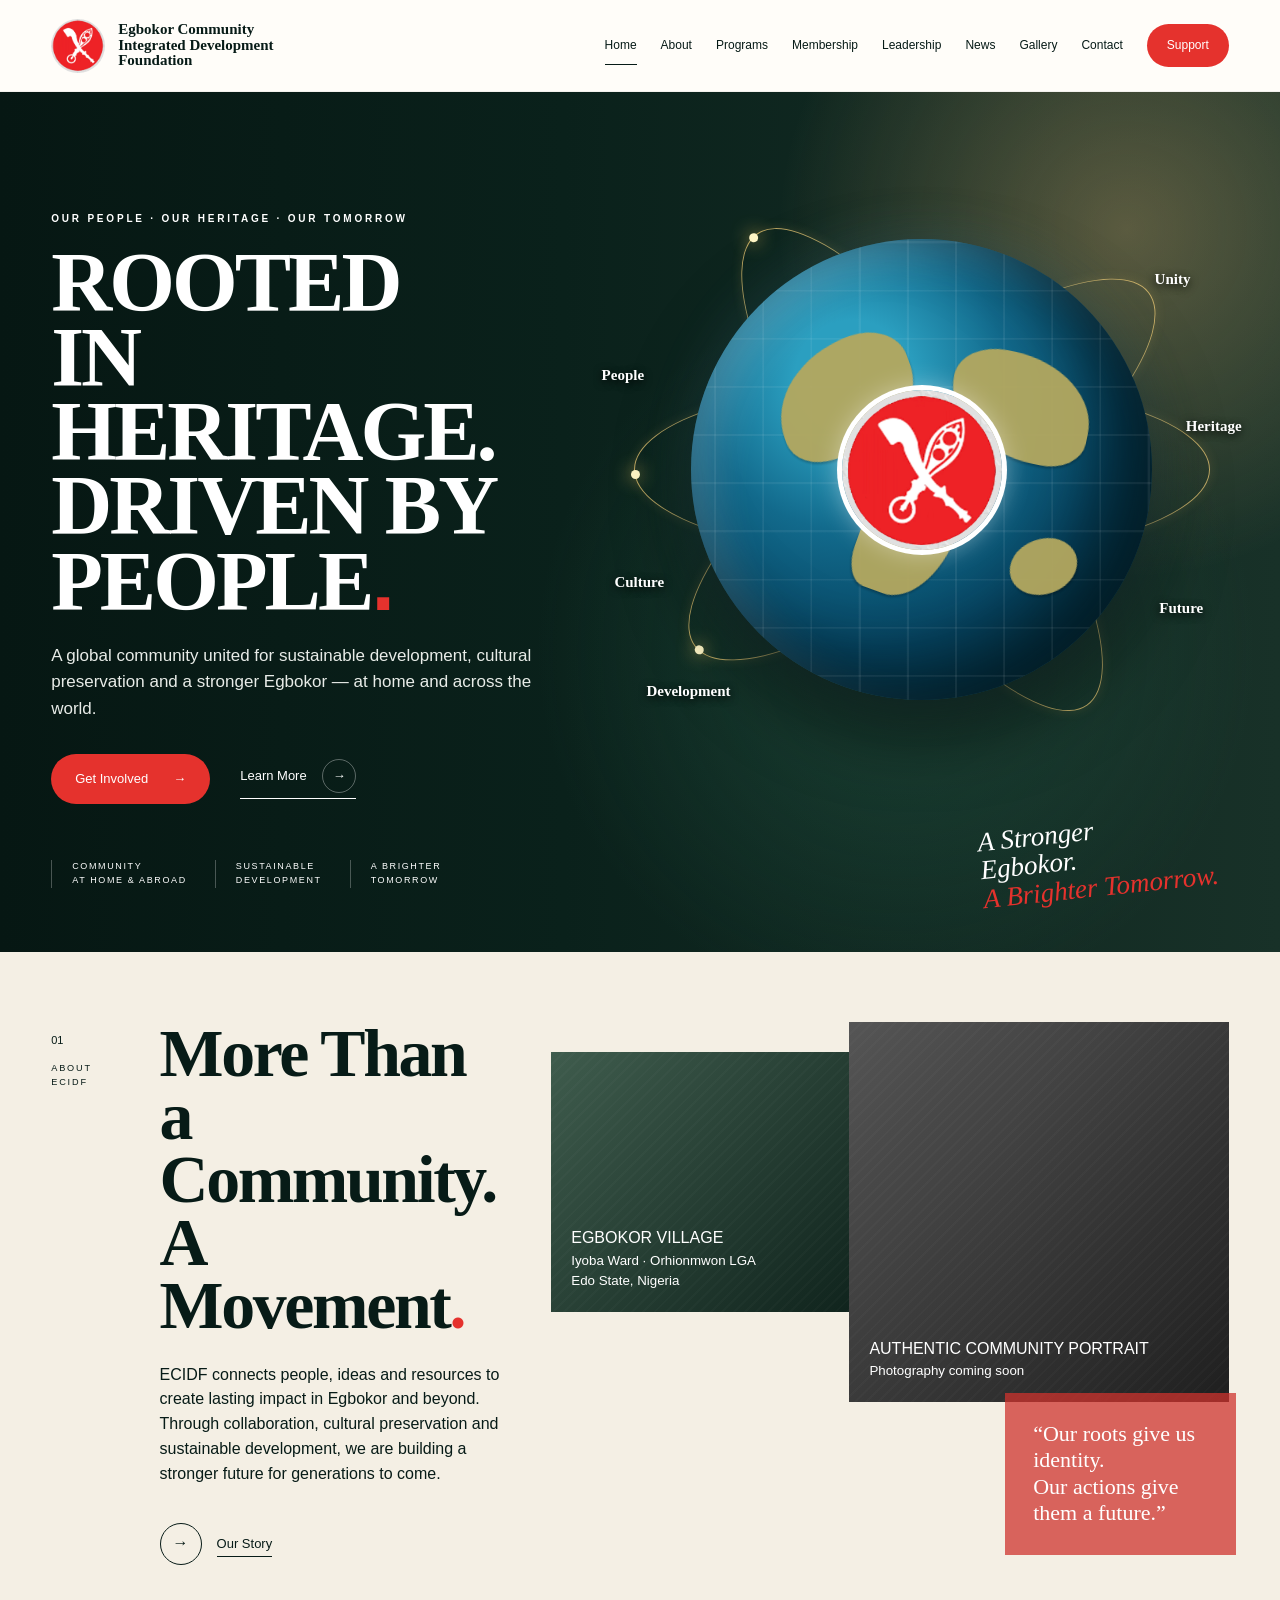
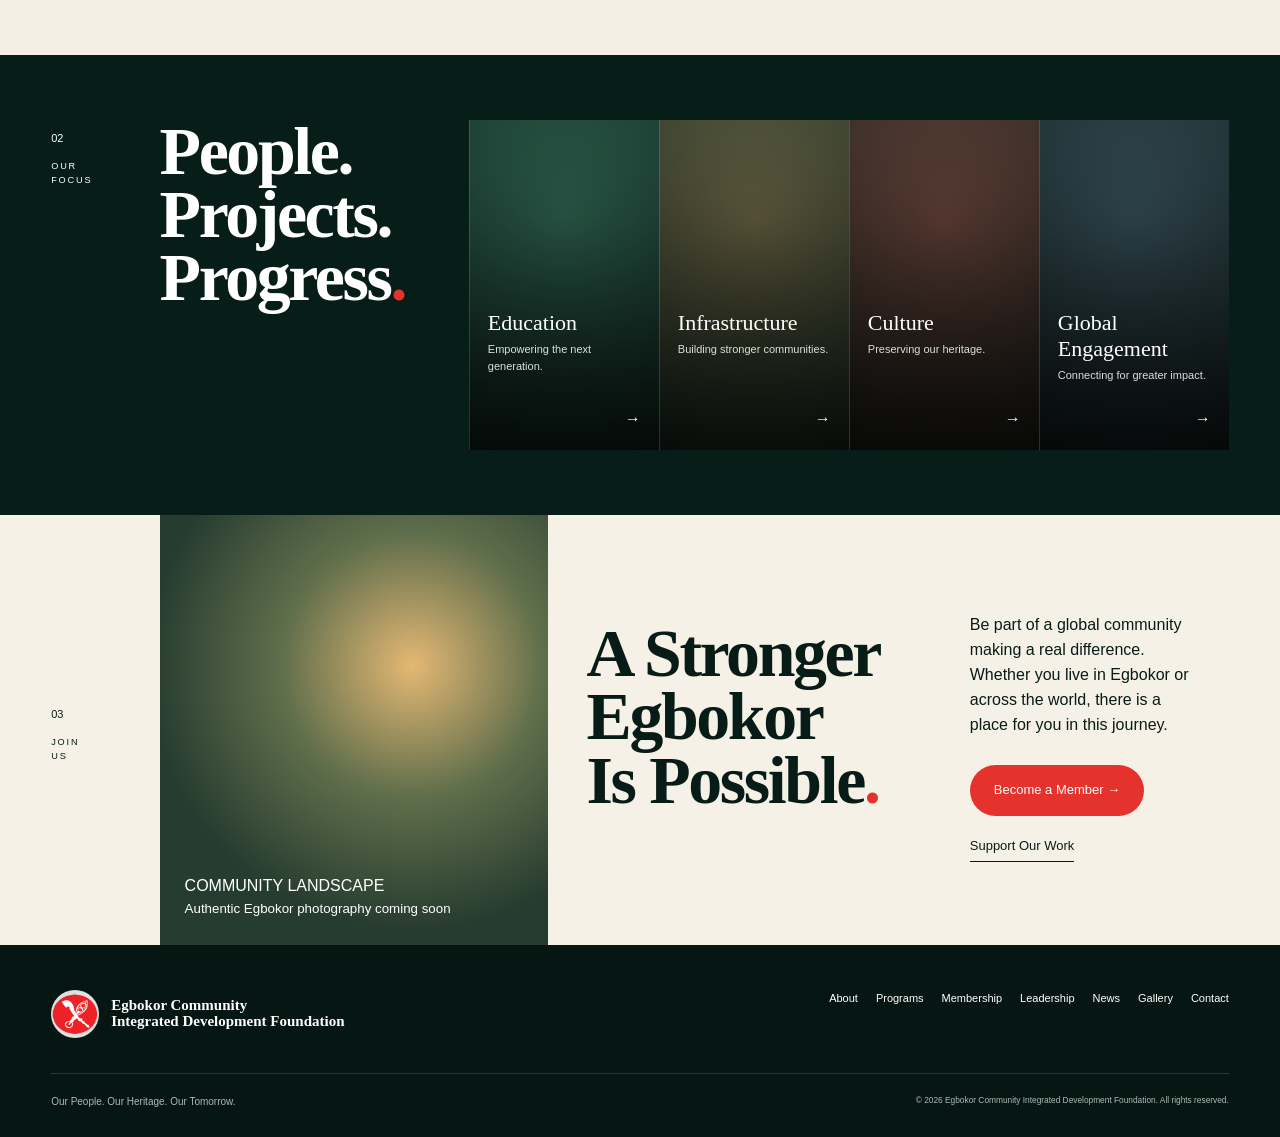
==== commit 0fb022da: "Replace ECIDF website with cinematic editorial V6" ====
--- a/index.html
+++ b/index.html
@@ -1,11 +1,10 @@
-<!doctype html><html lang="en"><head><meta charset="utf-8"><meta name="viewport" content="width=device-width,initial-scale=1"><title>Home | ECIDF</title><meta name="description" content="ECIDF — Egbokor Community Integrated Development Foundation"><link rel="stylesheet" href="styles.css"></head><body><header class="site-header"><a class="brand" href="index.html"><span class="mark"><img src="assets/images/ecidf-emblem.png" alt="ECIDF emblem"></span><span>ECIDF<small>Egbokor Community Integrated Development Foundation</small></span></a><button class="menu" aria-label="Open navigation" aria-expanded="false">☰</button><nav><a class="active" href="index.html">Home</a><a class="" href="about.html">About</a><a class="" href="programs.html">Programs</a><a class="" href="membership.html">Membership</a><a class="" href="leadership.html">Leadership</a><a class="" href="news.html">News</a><a class="" href="gallery.html">Gallery</a><a class="" href="contact.html">Contact</a><a class="nav-cta" href="support.html">Support</a></nav></header><main><section class="hero"><div class="hero-copy"><p class="eyebrow">EGBOKOR COMMUNITY INTEGRATED DEVELOPMENT FOUNDATION</p><h1>Uniting Our People.<br>Preserving Our Heritage.<br><em>Advancing Our Future.</em></h1><p class="lead">A global community united for development, cultural preservation and a stronger Egbokor — at home and in the diaspora.</p><div class="actions"><a class="btn primary" href="membership.html">Join the Diaspora</a><a class="btn secondary" href="support.html">Support Our Work</a></div></div><div class="globe-stage" aria-label="ECIDF global community emblem">
-  <div class="globe-orbit orbit-one"><span>Unity</span></div>
-  <div class="globe-orbit orbit-two"><span>Heritage</span></div>
-  <div class="globe-orbit orbit-three"><span>Development</span></div>
-  <div class="ecidf-globe" aria-hidden="true"><div class="earth-face">🌍</div><div class="globe-emblem"><img src="assets/images/ecidf-emblem.png" alt=""></div></div>
-  <span class="globe-label label-people">People</span><span class="globe-label label-culture">Culture</span><span class="globe-label label-future">Future</span>
-  <div class="location-card"><span>OUR HOME</span><strong>Egbokor Village</strong><p>Iyoba Ward · Orhionmwon LGA<br>Edo State, Nigeria</p><div class="coords">6.11456° N · 6.02546° E</div></div>
-</div><div class="hero-pillars"><span>Global Community</span><span>Community Development</span><span>Youth Empowerment</span><span>Cultural Preservation</span><span>Diaspora Engagement</span></div></section>
-<section class="intro"><p class="kicker">WHO WE ARE</p><h2>One community, wherever we live.</h2><p>ECIDF strengthens unity among Egbokor people at home and in the diaspora, preserves our cultural identity and creates a platform for meaningful participation in our community's future.</p><div class="feature-links"><a href="about.html"><b>Discover ECIDF</b><span>Mission, vision, values and Egbokor →</span></a><a href="programs.html"><b>Our priorities</b><span>Community development and projects →</span></a><a href="gallery.html"><b>Our community</b><span>Photos and videos as they arrive →</span></a></div></section>
-<section class="dark-band"><div><p class="kicker">OUR PURPOSE</p><h2>Connecting the diaspora to meaningful progress at home.</h2></div><a class="btn light" href="programs.html">Explore our focus areas</a></section>
-<section class="home-updates"><p class="kicker">LATEST FROM ECIDF</p><h2>News, projects and community life.</h2><div class="card-grid"><div class="coming-card"><span>Updates coming soon</span><h3>Foundation updates</h3><p>Official announcements and meeting information will appear here.</p></div><div class="coming-card"><span>Updates coming soon</span><h3>Projects in Egbokor</h3><p>Verified project photographs, milestones and reports will be added here.</p></div><div class="coming-card"><span>Photos coming soon</span><h3>Community gallery</h3><p>Authentic photographs and videos will replace this provision as content arrives.</p></div></div><a class="text-link" href="news.html">View all updates →</a></section></main><footer><div><strong>ECIDF</strong><p>Egbokor Community · Orhionmwon LGA · Edo State, Nigeria</p></div><div class="footer-links"><a href="about.html">About</a><a href="programs.html">Projects</a><a href="membership.html">Membership</a><a href="contact.html">Contact</a></div><small>© 2026 Egbokor Community Integrated Development Foundation. All rights reserved.</small></footer><script src="script.js"></script></body></html>+<!doctype html><html lang="en"><head><meta charset="utf-8"><meta name="viewport" content="width=device-width,initial-scale=1"><meta name="description" content="Egbokor Community Integrated Development Foundation"><title>Home | ECIDF</title><link rel="stylesheet" href="styles.css"></head><body><header class="site-header"><a class="brand" href="index.html"><span class="brand-mark"><img src="assets/images/ecidf-emblem.png" alt="ECIDF emblem"></span><span class="brand-type">Egbokor Community<br>Integrated Development<br>Foundation</span></a><button class="menu" aria-label="Toggle navigation" aria-expanded="false">Menu</button><nav><a class="active" href="index.html">Home</a><a class="" href="about.html">About</a><a class="" href="programs.html">Programs</a><a class="" href="membership.html">Membership</a><a class="" href="leadership.html">Leadership</a><a class="" href="news.html">News</a><a class="" href="gallery.html">Gallery</a><a class="" href="contact.html">Contact</a><a class="support-link" href="support.html">Support</a></nav></header><main>
+<section class="hero-editorial">
+ <div class="hero-wash"></div>
+ <div class="hero-copy"><p class="meta">OUR PEOPLE · OUR HERITAGE · OUR TOMORROW</p><h1>ROOTED<br>IN HERITAGE.<br>DRIVEN BY<br>PEOPLE<span>.</span></h1><p class="dek">A global community united for sustainable development, cultural preservation and a stronger Egbokor — at home and across the world.</p><div class="hero-actions"><a class="button red" href="membership.html">Get Involved <b>→</b></a><a class="text-button" href="about.html">Learn More <i>→</i></a></div><div class="hero-notes"><span>Community<br>at home & abroad</span><span>Sustainable<br>development</span><span>A brighter<br>tomorrow</span></div></div>
+ <div class="globe-art" aria-label="Global ECIDF community illustration"><div class="orbit orbit-a"></div><div class="orbit orbit-b"></div><div class="orbit orbit-c"></div><div class="earth"><span class="continent c1"></span><span class="continent c2"></span><span class="continent c3"></span><span class="continent c4"></span></div><div class="emblem-badge"><img src="assets/images/ecidf-emblem.png" alt="ECIDF emblem"></div><span class="orb-label people">People</span><span class="orb-label unity">Unity</span><span class="orb-label heritage">Heritage</span><span class="orb-label culture">Culture</span><span class="orb-label development">Development</span><span class="orb-label future">Future</span></div>
+ <div class="hero-script">A Stronger<br>Egbokor.<br><em>A Brighter Tomorrow.</em></div>
+</section>
+<section class="editorial-section about-preview"><div class="section-index">01<br><small>ABOUT<br>ECIDF</small></div><div class="statement"><h2>More Than<br>a Community.<br>A Movement<span>.</span></h2><p>ECIDF connects people, ideas and resources to create lasting impact in Egbokor and beyond. Through collaboration, cultural preservation and sustainable development, we are building a stronger future for generations to come.</p><a class="circle-link" href="about.html">→</a><a class="inline-link" href="about.html">Our Story</a></div><div class="photo-collage"><div class="image-slot village"><span>EGBOKOR VILLAGE</span><small>Iyoba Ward · Orhionmwon LGA<br>Edo State, Nigeria</small></div><div class="image-slot portrait"><span>AUTHENTIC COMMUNITY PORTRAIT</span><small>Photography coming soon</small></div><blockquote>“Our roots give us identity.<br>Our actions give them a future.”</blockquote></div></section>
+<section class="focus-section"><div class="section-index light">02<br><small>OUR<br>FOCUS</small></div><h2>People.<br>Projects.<br>Progress<span>.</span></h2><div class="focus-track"><a href="programs.html"><b>Education</b><span>Empowering the next generation.</span><i>→</i></a><a href="programs.html"><b>Infrastructure</b><span>Building stronger communities.</span><i>→</i></a><a href="programs.html"><b>Culture</b><span>Preserving our heritage.</span><i>→</i></a><a href="membership.html"><b>Global Engagement</b><span>Connecting for greater impact.</span><i>→</i></a></div></section>
+<section class="join-section"><div class="section-index">03<br><small>JOIN<br>US</small></div><div class="landscape-placeholder"><span>COMMUNITY LANDSCAPE</span><small>Authentic Egbokor photography coming soon</small></div><h2>A Stronger<br>Egbokor<br>Is Possible<span>.</span></h2><div class="join-copy"><p>Be part of a global community making a real difference. Whether you live in Egbokor or across the world, there is a place for you in this journey.</p><a class="button red" href="membership.html">Become a Member →</a><a class="inline-link" href="support.html">Support Our Work</a></div></section></main><footer><div class="footer-brand"><img src="assets/images/ecidf-emblem.png" alt=""><strong>Egbokor Community<br>Integrated Development Foundation</strong></div><div class="footer-nav"><a href="about.html">About</a><a href="programs.html">Programs</a><a href="membership.html">Membership</a><a href="leadership.html">Leadership</a><a href="news.html">News</a><a href="gallery.html">Gallery</a><a href="contact.html">Contact</a></div><div class="footer-meta"><span>Our People. Our Heritage. Our Tomorrow.</span><small>© 2026 Egbokor Community Integrated Development Foundation. All rights reserved.</small></div></footer><script src="script.js"></script></body></html>
--- a/styles.css
+++ b/styles.css
@@ -1,8 +1 @@
-
-:root{--forest:#073e31;--deep:#052c24;--red:#df352f;--cream:#f5f1e7;--paper:#fff;--ink:#17231f;--muted:#66716d;--line:#ddd8cc;--gold:#caa86a}*{box-sizing:border-box}html{scroll-behavior:auto}body{margin:0;background:var(--paper);color:var(--ink);font-family:Arial,Helvetica,sans-serif;line-height:1.6}a{color:inherit}.site-header{height:82px;padding:0 6vw;display:flex;align-items:center;justify-content:space-between;background:#fff;position:sticky;top:0;z-index:50;box-shadow:0 1px 18px #0000000b}.brand{display:flex;align-items:center;gap:12px;text-decoration:none;color:var(--forest);font:bold 26px Georgia,serif}.brand small{display:block;font:500 9px Arial;letter-spacing:.02em;color:#33443e}.mark{width:52px;height:52px;border-radius:50%;overflow:hidden;background:var(--red)}.mark img{width:100%;height:100%;object-fit:cover}.site-header nav{display:flex;align-items:center;gap:20px}.site-header nav a{text-decoration:none;font-size:13px;font-weight:700;padding:8px 0;border-bottom:2px solid transparent}.site-header nav a:hover,.site-header nav a.active{color:var(--red);border-color:var(--red)}.site-header nav .nav-cta{padding:11px 17px;background:var(--red);color:#fff;border:0;border-radius:6px}.menu{display:none;border:0;background:none;font-size:26px}.kicker,.eyebrow{font-size:12px;letter-spacing:.18em;font-weight:800;color:var(--red)}h1,h2,h3{font-family:Georgia,serif}h2{font-size:clamp(34px,4vw,58px);line-height:1.08;margin:.2em 0 .5em}.hero{min-height:calc(100vh - 82px);padding:7vw 7vw 9vw;color:#fff;background:linear-gradient(115deg,#071d1a,#123a31 52%,#8d6245);display:grid;grid-template-columns:1.4fr .6fr;gap:7vw;align-items:center;position:relative;overflow:hidden;isolation:isolate}.hero:before,.page-hero:after{content:'';position:absolute;background:url('assets/images/ecidf-emblem.png') center/cover no-repeat;border-radius:50%;animation:spin 28s linear infinite;pointer-events:none}.hero:before{width:420px;height:420px;right:7vw;top:8%;opacity:.18;z-index:-1}.hero h1{font-size:clamp(48px,6vw,88px);line-height:.98;margin:.2em 0}.hero h1 em{font-style:normal;color:var(--red)}.hero .eyebrow{color:#fff}.lead{font-size:19px;max-width:720px}.actions{display:flex;gap:12px;margin-top:28px}.btn{display:inline-block;padding:13px 20px;text-decoration:none;font-weight:800;border:0;border-radius:6px;cursor:pointer}.primary{background:var(--red);color:#fff}.secondary{border:1px solid #fff;color:#fff}.light{background:#fff;color:var(--forest)}.location-card{background:#061d1acc;padding:28px;border-top:3px solid var(--red);backdrop-filter:blur(6px)}.location-card span{font-size:11px;letter-spacing:.2em}.location-card strong{display:block;font:700 29px Georgia,serif;margin:12px 0}.coords{border-top:1px solid #ffffff38;padding-top:14px;font-size:13px}.hero-pillars{position:absolute;left:7vw;right:7vw;bottom:25px;border-top:1px solid #ffffff35;padding-top:14px;display:grid;grid-template-columns:repeat(5,1fr);font-size:12px;font-weight:700}.intro,.home-updates,.content{padding:90px 8vw}.intro>p:not(.kicker){font-size:21px;max-width:900px}.feature-links{display:grid;grid-template-columns:repeat(3,1fr);gap:14px;margin-top:36px}.feature-links a{padding:25px;border:1px solid var(--line);text-decoration:none}.feature-links b,.feature-links span{display:block}.feature-links b{font:700 22px Georgia,serif;color:var(--forest)}.feature-links span{margin-top:8px;color:var(--muted);font-size:13px}.dark-band{padding:65px 8vw;background:var(--forest);color:#fff;display:flex;justify-content:space-between;align-items:center;gap:40px}.dark-band>div{max-width:850px}.dark-band .kicker{color:#e4c99a}.dark-band h2{margin-bottom:0}.page-hero{min-height:410px;padding:70px 8vw;background:linear-gradient(115deg,#062c25,#124c3d);color:#fff;display:grid;grid-template-columns:1fr 260px;align-items:center;position:relative;overflow:hidden}.page-hero h1{font-size:clamp(44px,6vw,78px);line-height:1;margin:.15em 0}.page-hero>div:first-child{max-width:850px;z-index:2}.page-hero .kicker{color:#efcfc8}.page-emblem{width:240px;height:240px;opacity:.22;animation:spin 28s linear infinite}.page-emblem img{width:100%;height:100%}.soft{background:var(--cream)}.two-col{display:grid;grid-template-columns:1fr 1fr;gap:7vw;align-items:start}.quote-card{padding:35px;border-left:4px solid var(--red);background:var(--cream)}.quote-card h3{font-size:30px;line-height:1.25}.list-grid,.program-grid,.card-grid{display:grid;grid-template-columns:repeat(3,1fr);gap:15px;margin-top:28px}.list-grid div,.program-grid article{padding:25px;background:#fff;border:1px solid var(--line)}.program-grid{grid-template-columns:repeat(4,1fr)}.program-grid b{color:var(--red)}.program-grid h3{font-size:23px;color:var(--forest)}.coming-card{padding:28px;border:1px dashed #c9c2b4;background:linear-gradient(135deg,#fff,#f5f1e7);border-radius:10px;min-height:190px}.coming-card>span{display:inline-block;padding:5px 9px;border-radius:20px;background:#f2e7e1;color:#942e29;font-size:11px;font-weight:800}.coming-card h3{font-size:22px;color:var(--forest);margin:16px 0 6px}.notice{padding:14px 16px;border-left:3px solid var(--red);background:#fff7f5;color:#654d48}.list-stack{display:grid;margin-top:22px}.list-stack span{padding:13px 0;border-bottom:1px solid var(--line)}.profile-grid{display:grid;grid-template-columns:repeat(3,1fr);gap:18px;margin-top:30px}.profile{border:1px solid var(--line);background:#fff;padding-bottom:20px}.profile h3,.profile p{margin-left:20px;margin-right:20px}.photo-placeholder{height:230px;background:linear-gradient(135deg,#e9e4d9,#f8f5ee);display:grid;place-items:center;text-align:center;color:#8a857b;font-weight:800}.gallery-grid{display:grid;grid-template-columns:repeat(4,1fr);gap:14px}.gallery-slot{aspect-ratio:1.15;background:linear-gradient(135deg,#e9e4d9,#f8f5ee);display:flex;flex-direction:column;align-items:center;justify-content:center;border:1px dashed #c9c2b4;text-align:center}.gallery-slot span{font-size:32px}.gallery-slot small{color:var(--muted)}.contact-form{display:grid;gap:14px}.contact-form label{font-size:13px;font-weight:800}.contact-form input,.contact-form textarea{display:block;width:100%;padding:13px;margin-top:6px;border:1px solid var(--line);font:inherit;background:#fff}.text-link{display:inline-block;margin-top:24px;color:var(--red);font-weight:800;text-decoration:none}footer{padding:45px 8vw;background:#061f1a;color:#dce4e1;display:grid;grid-template-columns:1fr auto;gap:25px;align-items:center}footer p,footer small{font-size:12px;color:#aebbb6}.footer-links{display:flex;gap:18px}.footer-links a{text-decoration:none;font-size:12px}@keyframes spin{to{transform:rotate(360deg)}}@media(prefers-reduced-motion:reduce){.hero:before,.page-emblem{animation:none}}@media(max-width:950px){.site-header nav{display:none;position:absolute;top:82px;left:0;right:0;padding:24px 6vw;background:#fff;flex-direction:column;align-items:flex-start;border-top:1px solid var(--line)}.site-header nav.open{display:flex}.menu{display:block}.hero,.two-col{grid-template-columns:1fr}.hero{padding-bottom:170px}.hero-pillars{grid-template-columns:1fr 1fr;gap:7px}.program-grid{grid-template-columns:1fr 1fr}.card-grid,.profile-grid{grid-template-columns:1fr 1fr}.gallery-grid{grid-template-columns:1fr 1fr}.page-hero{grid-template-columns:1fr}.page-emblem{position:absolute;right:-40px;bottom:-40px}.feature-links{grid-template-columns:1fr}.dark-band{align-items:flex-start;flex-direction:column}}@media(max-width:560px){.brand{font-size:21px}.brand small{max-width:210px}.mark{width:45px;height:45px}.hero h1{font-size:45px}.hero{padding:70px 6vw 190px}.hero-pillars{grid-template-columns:1fr}.hero-pillars span:nth-child(n+4){display:none}.intro,.home-updates,.content{padding:65px 6vw}.page-hero{padding:60px 6vw;min-height:350px}.program-grid,.card-grid,.profile-grid,.gallery-grid,.list-grid{grid-template-columns:1fr}.dark-band{padding:55px 6vw}footer{grid-template-columns:1fr}.footer-links{flex-wrap:wrap}}
-
-/* ECIDF rotating global community feature */
-.globe-stage{position:relative;min-height:520px;display:grid;place-items:center;isolation:isolate}.ecidf-globe{width:min(33vw,390px);aspect-ratio:1;border-radius:50%;position:relative;display:grid;place-items:center;filter:drop-shadow(0 28px 35px #0008);animation:globeFloat 6s ease-in-out infinite;z-index:3}.earth-face{position:absolute;inset:0;border-radius:50%;display:grid;place-items:center;font-size:min(31vw,365px);line-height:1;overflow:hidden;animation:earthSpin 26s linear infinite;filter:saturate(.9) contrast(1.08)}.ecidf-globe:after{content:'';position:absolute;inset:3%;border-radius:50%;box-shadow:inset -35px -20px 55px #001b2c99,inset 18px 12px 30px #ffffff35,0 0 45px #71d5ff40;pointer-events:none}.globe-emblem{width:34%;aspect-ratio:1;border-radius:50%;overflow:hidden;position:relative;z-index:5;box-shadow:0 0 0 6px #ffffff55,0 0 34px #fff8;background:var(--red);animation:emblemCounterSpin 26s linear infinite}.globe-emblem img{width:100%;height:100%;object-fit:cover}.globe-orbit{position:absolute;width:min(42vw,500px);height:min(22vw,260px);border:1px solid #f4d690aa;border-radius:50%;z-index:4;pointer-events:none;animation:orbitSpin 18s linear infinite}.globe-orbit:before{content:'';position:absolute;width:9px;height:9px;border-radius:50%;background:#fff4c0;top:47%;left:-5px;box-shadow:0 0 16px #ffd36b}.globe-orbit span{position:absolute;right:-34px;top:42%;font-size:12px;font-weight:800;letter-spacing:.08em;color:#fff}.orbit-two{transform:rotate(58deg);animation-duration:24s}.orbit-two span{transform:rotate(-58deg)}.orbit-three{transform:rotate(-38deg);animation-duration:30s}.orbit-three span{transform:rotate(38deg)}.globe-label{position:absolute;z-index:6;padding:5px 10px;border-radius:20px;background:#061d1ab8;border:1px solid #ffffff28;font-size:11px;font-weight:800;letter-spacing:.08em}.label-people{left:2%;top:29%}.label-culture{left:0;bottom:32%}.label-future{right:0;bottom:30%}.globe-stage .location-card{position:absolute;right:0;bottom:-15px;width:min(320px,78%);z-index:8;padding:18px 20px}.globe-stage .location-card strong{font-size:22px;margin:7px 0}.globe-stage .location-card p{font-size:12px;margin:5px 0}.globe-stage .coords{padding-top:8px}.hero:before{display:none}@keyframes earthSpin{to{transform:rotate(360deg)}}@keyframes emblemCounterSpin{to{transform:rotate(-360deg)}}@keyframes orbitSpin{to{transform:rotate(360deg)}}@keyframes globeFloat{50%{transform:translateY(-12px)}}
-@media(prefers-reduced-motion:reduce){.ecidf-globe,.earth-face,.globe-emblem,.globe-orbit{animation:none!important}}
-@media(max-width:950px){.globe-stage{min-height:500px;margin-top:10px}.ecidf-globe{width:min(68vw,360px)}.globe-orbit{width:min(82vw,450px);height:min(43vw,230px)}.globe-stage .location-card{right:5%;bottom:0}}
-@media(max-width:560px){.globe-stage{min-height:430px}.ecidf-globe{width:270px}.earth-face{font-size:255px}.globe-orbit{width:320px;height:165px}.globe-orbit span,.globe-label{font-size:9px}.globe-stage .location-card{width:88%;right:6%;bottom:-18px}.hero{padding-bottom:205px}}
+:root{--ink:#071b17;--forest:#082c25;--forest2:#0d3a30;--paper:#f4efe4;--white:#fffdf8;--red:#e5322d;--muted:#77776f;--line:#cfc8b9;--gold:#d6b06b}*{box-sizing:border-box}html{scroll-behavior:auto}body{margin:0;background:var(--paper);color:var(--ink);font-family:Arial,Helvetica,sans-serif;line-height:1.55}a{color:inherit}.site-header{height:92px;padding:0 4vw;display:flex;align-items:center;justify-content:space-between;background:#fffdfaf5;backdrop-filter:blur(14px);position:sticky;top:0;z-index:100;border-bottom:1px solid #0000000c}.brand{display:flex;align-items:center;gap:13px;text-decoration:none}.brand-mark{width:54px;height:54px;border-radius:50%;overflow:hidden;flex:0 0 auto}.brand-mark img{width:100%;height:100%;object-fit:cover}.brand-type{font:700 15px/1.05 Georgia,serif}.site-header nav{display:flex;align-items:center;gap:24px}.site-header nav a{text-decoration:none;font-size:12px;padding:10px 0;border-bottom:1px solid transparent}.site-header nav a:hover,.site-header nav a.active{border-color:var(--ink)}.site-header nav .support-link{background:var(--red);color:#fff;padding:12px 20px;border:0;border-radius:999px}.menu{display:none;background:none;border:1px solid var(--line);padding:9px 12px}.meta{font-size:10px;letter-spacing:.28em;font-weight:800}.meta.dark{color:#39443f}h1,h2,h3{font-family:Georgia,'Times New Roman',serif;font-weight:600;letter-spacing:-.035em}h1 span,h2 span{color:var(--red)}.hero-editorial{min-height:760px;background:linear-gradient(90deg,#061713 0%,#0a211b 44%,#183128 100%);color:#fff;position:relative;overflow:hidden;display:grid;grid-template-columns:43% 57%;isolation:isolate}.hero-wash{position:absolute;inset:0;background:radial-gradient(circle at 88% 16%,#e6b57455,transparent 26%),radial-gradient(circle at 70% 65%,#28634e66,transparent 34%),linear-gradient(120deg,transparent 50%,#0000 70%);z-index:-1}.hero-copy{padding:8.5vw 0 5vw 4vw;z-index:5}.hero-copy h1{font-size:clamp(58px,6.6vw,104px);line-height:.88;margin:20px 0 24px;max-width:780px}.hero-copy h1 span{font-family:Arial}.dek{max-width:500px;font-size:17px;color:#e8ece8}.hero-actions{display:flex;align-items:center;gap:30px;margin:32px 0 56px}.button{display:inline-flex;align-items:center;gap:25px;text-decoration:none;padding:15px 24px;border-radius:999px;font-size:13px}.button.red{background:var(--red);color:#fff}.text-button,.inline-link{text-decoration:none;border-bottom:1px solid currentColor;padding-bottom:5px;font-size:13px}.text-button i{font-style:normal;border:1px solid #ffffff55;border-radius:50%;width:34px;height:34px;display:inline-grid;place-items:center;margin-left:12px}.hero-notes{display:flex;gap:28px}.hero-notes span{border-left:1px solid #ffffff44;padding-left:20px;font-size:9px;letter-spacing:.18em;text-transform:uppercase}.globe-art{position:absolute;right:3vw;top:4.5vw;width:min(50vw,680px);aspect-ratio:1;z-index:3}.earth{position:absolute;inset:14%;border-radius:50%;background:radial-gradient(circle at 35% 30%,#2b9fc0 0 13%,#126a8c 35%,#064461 62%,#052d3d 100%);box-shadow:inset -40px -25px 70px #00141acc,inset 20px 15px 40px #ffffff30,0 30px 70px #0009,0 0 50px #62c6dd33;overflow:hidden;animation:float 7s ease-in-out infinite}.earth:before{content:'';position:absolute;inset:-5%;border-radius:50%;background:repeating-linear-gradient(90deg,transparent 0 9%,#ffffff12 9.2% 9.5%),repeating-linear-gradient(0deg,transparent 0 9%,#ffffff10 9.2% 9.5%)}.continent{position:absolute;background:#b4a85f;filter:drop-shadow(0 2px 1px #0004);opacity:.95}.c1{width:31%;height:24%;left:18%;top:22%;border-radius:70% 35% 60% 30%;transform:rotate(-20deg)}.c2{width:20%;height:33%;left:38%;top:45%;border-radius:40% 60% 70% 30%;transform:rotate(20deg)}.c3{width:31%;height:23%;right:13%;top:25%;border-radius:35% 65% 30% 70%;transform:rotate(12deg)}.c4{width:15%;height:12%;right:16%;bottom:23%;border-radius:50%;transform:rotate(-20deg)}.emblem-badge{position:absolute;width:25%;aspect-ratio:1;left:37.5%;top:37.5%;z-index:8;border-radius:50%;overflow:hidden;box-shadow:0 0 0 5px #fff,0 0 28px #fff8}.emblem-badge img{width:100%;height:100%;object-fit:cover}.orbit{position:absolute;left:5%;right:5%;top:36%;height:28%;border:1px solid #f4cf79bb;border-radius:50%;box-shadow:0 0 12px #f5c76222;animation:orbit 20s linear infinite}.orbit:after{content:'';position:absolute;width:9px;height:9px;background:#fff6c6;border-radius:50%;left:-4px;top:50%;box-shadow:0 0 18px #ffd064}.orbit-b{transform:rotate(55deg);animation-duration:27s}.orbit-c{transform:rotate(-38deg);animation-duration:33s}.orb-label{position:absolute;z-index:10;font:600 15px Georgia,serif;text-shadow:0 2px 8px #000}.people{left:0;top:34%}.culture{left:2%;bottom:31%}.development{left:7%;bottom:14%}.unity{right:8%;top:19%}.heritage{right:0;top:42%}.future{right:6%;bottom:27%}.hero-script{position:absolute;right:5vw;bottom:4vw;font:italic 27px/1.05 Georgia,serif;transform:rotate(-6deg);z-index:5}.hero-script em{color:var(--red)}.editorial-section{padding:70px 4vw 90px;display:grid;grid-template-columns:70px 30% 1fr;gap:3vw;background:var(--paper)}.section-index{font-size:11px;padding-top:10px}.section-index small{display:block;letter-spacing:.2em;margin-top:12px}.statement h2,.focus-section h2,.join-section h2{font-size:clamp(48px,5.3vw,82px);line-height:.93;margin:0 0 25px}.statement p{max-width:430px}.circle-link{width:42px;height:42px;border:1px solid var(--ink);border-radius:50%;display:inline-grid;place-items:center;text-decoration:none;margin:20px 15px 0 0}.photo-collage{min-height:430px;position:relative}.image-slot{position:absolute;background:linear-gradient(135deg,#3f5c4d,#10241d);color:#fff;display:flex;flex-direction:column;justify-content:flex-end;padding:20px;overflow:hidden}.image-slot:before{content:'';position:absolute;inset:0;background:repeating-linear-gradient(135deg,#ffffff05 0 2px,transparent 2px 8px)}.image-slot span,.image-slot small{position:relative}.village{left:0;top:30px;width:44%;height:260px}.portrait{right:0;top:0;width:56%;height:380px;filter:grayscale(1)}.photo-collage blockquote{position:absolute;right:-1%;bottom:10px;width:34%;background:#cf332dbd;color:#fff;padding:28px;font:22px/1.2 Georgia,serif;margin:0;z-index:3}.focus-section{padding:65px 4vw;background:#071d18;color:#fff;display:grid;grid-template-columns:70px 23% 1fr;gap:3vw}.section-index.light{color:#fff}.focus-track{display:grid;grid-template-columns:repeat(4,1fr);min-height:330px}.focus-track a{padding:190px 18px 20px;text-decoration:none;border-left:1px solid #ffffff25;background:linear-gradient(0deg,#000b,#0000),radial-gradient(circle at 50% 30%,#2f6551,#10251e);position:relative}.focus-track a:nth-child(2){background:linear-gradient(0deg,#000b,#0000),radial-gradient(circle at 50% 30%,#6b6545,#1b2d24)}.focus-track a:nth-child(3){background:linear-gradient(0deg,#000b,#0000),radial-gradient(circle at 50% 30%,#68453b,#1d211c)}.focus-track a:nth-child(4){background:linear-gradient(0deg,#000b,#0000),radial-gradient(circle at 50% 30%,#37505a,#14201e)}.focus-track b,.focus-track span{display:block}.focus-track b{font:22px Georgia,serif}.focus-track span{font-size:11px;color:#d9dfdc;margin-top:5px}.focus-track i{position:absolute;bottom:18px;right:18px;font-style:normal}.join-section{padding:0 4vw;min-height:430px;display:grid;grid-template-columns:70px 33% 1fr 22%;gap:3vw;align-items:center;background:#f6f1e6}.landscape-placeholder{height:100%;min-height:430px;background:radial-gradient(circle at 65% 35%,#e4b874,#5f6e4b 35%,#273c30 70%);display:flex;flex-direction:column;justify-content:flex-end;padding:25px;color:#fff}.join-copy{padding-right:2vw}.join-copy .button{margin:12px 0 20px}.join-copy .inline-link{display:block;width:max-content}.page-intro{min-height:520px;padding:9vw 5vw 6vw;background:#071d18;color:#fff;position:relative;overflow:hidden}.page-intro:after{content:'';position:absolute;width:420px;height:420px;border:1px solid #d6b06b55;border-radius:50%;right:-100px;top:70px;box-shadow:0 0 0 80px #d6b06b0a,0 0 0 160px #d6b06b08}.page-intro h1{font-size:clamp(66px,9vw,135px);line-height:.82;margin:30px 0;position:relative;z-index:2}.page-dek{max-width:650px;font-size:18px;color:#dfe6e2;position:relative;z-index:2}.split-editorial,.contact-editorial,.support-editorial{padding:90px 6vw;display:grid;grid-template-columns:1.1fr .9fr;gap:8vw}.split-editorial h2,.contact-editorial h2,.support-editorial h2{font-size:clamp(48px,6vw,88px);line-height:.95}.manifesto{border-top:4px solid var(--red);padding:30px;background:#fff}.manifesto b{font-size:10px;letter-spacing:.2em;color:var(--red)}.manifesto p{font:24px/1.25 Georgia,serif}.broken-grid{padding:0 6vw 100px;display:grid;grid-template-columns:1.1fr 1.5fr .7fr;gap:20px;align-items:stretch}.location-panel{background:var(--forest);color:#fff;padding:35px}.location-panel h3{font-size:38px}.coming{background:#fff;border-top:4px solid var(--red);padding:30px}.coming>span,.status{font-size:9px;letter-spacing:.18em;font-weight:800;color:var(--red)}.coming h3{font-size:32px}.editorial-coming{padding:40px}.values{padding:30px;border:1px solid var(--line)}.values span,.values strong{display:block}.values span{font-size:9px;letter-spacing:.2em;margin-bottom:20px}.values strong{font:25px Georgia,serif;padding:10px 0;border-bottom:1px solid var(--line)}.project-ledger{padding:80px 6vw}.project-ledger article{display:grid;grid-template-columns:60px 1.2fr 1fr 220px;gap:30px;align-items:center;padding:35px 0;border-top:1px solid var(--line)}.project-ledger article:last-child{border-bottom:1px solid var(--line)}.project-ledger h2{font-size:42px;margin:0}.evidence-band{padding:70px 6vw;background:var(--forest);color:#fff;display:grid;grid-template-columns:1fr 1fr;gap:8vw;align-items:end}.evidence-band h2{font-size:60px;margin:0}.category-list{margin-top:35px}.category-list span{display:block;border-top:1px solid var(--line);padding:16px 0;font:24px Georgia,serif}.form-provision label{display:block;font-size:11px;font-weight:700;margin:15px 0}.form-provision input,.form-provision textarea{width:100%;padding:13px;border:1px solid var(--line);margin-top:5px;background:#f5f2eb}.form-provision button,.coming button{padding:13px 18px;border:0;background:#d7d3ca;color:#777}.leadership-layout{padding:80px 6vw;display:grid;grid-template-columns:1.1fr repeat(3,1fr);gap:18px}.lead-title{grid-row:span 2;padding-right:40px}.lead-title h2{font-size:70px}.leader-card{background:#fff;padding-bottom:20px}.portrait-slot{height:230px;background:linear-gradient(145deg,#d8d2c4,#f6f1e6);display:grid;place-items:center;text-align:center;color:#777;font-size:10px;letter-spacing:.15em}.leader-card small,.leader-card h3,.leader-card p{margin-left:18px;margin-right:18px}.leader-card h3{font-size:24px}.news-ledger{padding:80px 6vw;display:grid;grid-template-columns:2fr 1fr 1fr;gap:18px}.news-ledger article{background:#fff;padding:30px;min-height:260px}.news-ledger .featured-news{grid-row:span 2;min-height:540px;background:var(--forest);color:#fff;display:flex;flex-direction:column;justify-content:flex-end}.featured-news h2{font-size:58px}.news-ledger small,.featured-news>span{font-size:9px;letter-spacing:.18em;color:var(--red)}.gallery-editorial{padding:70px 4vw;display:grid;grid-template-columns:1.3fr .7fr 1fr;grid-auto-rows:240px;gap:14px}.gallery-placeholder{background:linear-gradient(135deg,#385447,#12251e);color:#fff;padding:20px;display:flex;flex-direction:column;justify-content:flex-end}.gallery-placeholder span{font:26px Georgia,serif}.gallery-placeholder small{font-size:10px;letter-spacing:.12em}.g1{grid-row:span 2}.g4{grid-column:span 2}.contact-lines{margin-top:35px}.contact-lines span{display:flex;justify-content:space-between;gap:30px;border-top:1px solid var(--line);padding:16px 0;font-size:12px}.support-intro{background:#1b1714}.support-editorial{grid-template-columns:1.2fr .8fr .8fr}footer{background:#061713;color:#fff;padding:45px 4vw 28px;display:grid;grid-template-columns:1.2fr 1fr;gap:35px}.footer-brand{display:flex;gap:12px;align-items:center;font:15px/1.05 Georgia,serif}.footer-brand img{width:48px;height:48px;border-radius:50%}.footer-nav{display:flex;gap:18px;flex-wrap:wrap;justify-content:flex-end}.footer-nav a{text-decoration:none;font-size:11px}.footer-meta{grid-column:1/-1;border-top:1px solid #ffffff22;padding-top:20px;display:flex;justify-content:space-between;font-size:10px;color:#aeb9b5}@keyframes float{50%{transform:translateY(-10px)}}@keyframes orbit{to{transform:rotate(360deg)}}@media(prefers-reduced-motion:reduce){.earth,.orbit{animation:none}}@media(max-width:1050px){.site-header nav{display:none;position:absolute;top:92px;left:0;right:0;background:#fff;padding:25px 5vw;flex-direction:column;align-items:flex-start}.site-header nav.open{display:flex}.menu{display:block}.hero-editorial{grid-template-columns:1fr;min-height:1050px}.hero-copy{padding:80px 6vw}.globe-art{top:500px;right:10%;width:80vw;max-width:600px}.hero-script{display:none}.editorial-section,.focus-section{grid-template-columns:50px 1fr}.photo-collage,.focus-track{grid-column:2}.join-section{grid-template-columns:50px 1fr}.landscape-placeholder{grid-column:2}.join-section h2,.join-copy{grid-column:2}.broken-grid,.support-editorial{grid-template-columns:1fr 1fr}.project-ledger article{grid-template-columns:50px 1fr}.project-ledger article p,.project-ledger .status{grid-column:2}.leadership-layout{grid-template-columns:1fr 1fr}.lead-title{grid-column:1/-1;grid-row:auto}.news-ledger{grid-template-columns:1fr 1fr}.news-ledger .featured-news{grid-column:1/-1;grid-row:auto}.gallery-editorial{grid-template-columns:1fr 1fr}.g4{grid-column:auto}.split-editorial,.contact-editorial{grid-template-columns:1fr}.evidence-band{grid-template-columns:1fr}.focus-track{grid-template-columns:1fr 1fr}}@media(max-width:650px){.site-header{height:78px;padding:0 5vw}.brand-mark{width:44px;height:44px}.brand-type{font-size:12px}.site-header nav{top:78px}.hero-editorial{min-height:900px}.hero-copy{padding:60px 6vw}.hero-copy h1{font-size:52px}.hero-notes{gap:12px}.hero-notes span{font-size:7px;padding-left:10px}.globe-art{top:470px;right:0;width:100vw}.orb-label{font-size:11px}.editorial-section,.focus-section,.join-section{padding-left:5vw;padding-right:5vw;grid-template-columns:1fr}.section-index{margin-bottom:15px}.photo-collage,.focus-track,.landscape-placeholder,.join-section h2,.join-copy{grid-column:1}.photo-collage{min-height:540px}.village{width:65%;height:230px}.portrait{width:70%;top:140px;height:340px}.photo-collage blockquote{width:60%;bottom:0}.focus-track{grid-template-columns:1fr}.focus-track a{min-height:220px;padding-top:120px}.page-intro{min-height:440px;padding:80px 6vw}.page-intro h1{font-size:62px}.broken-grid,.support-editorial,.leadership-layout,.news-ledger,.gallery-editorial{grid-template-columns:1fr}.gallery-placeholder{min-height:240px}.g1{grid-row:auto}.project-ledger{padding:60px 6vw}.project-ledger article{grid-template-columns:1fr;gap:10px}.project-ledger article p,.project-ledger .status{grid-column:1}.evidence-band h2{font-size:45px}.footer-nav{justify-content:flex-start}.footer-meta{flex-direction:column;gap:8px}}
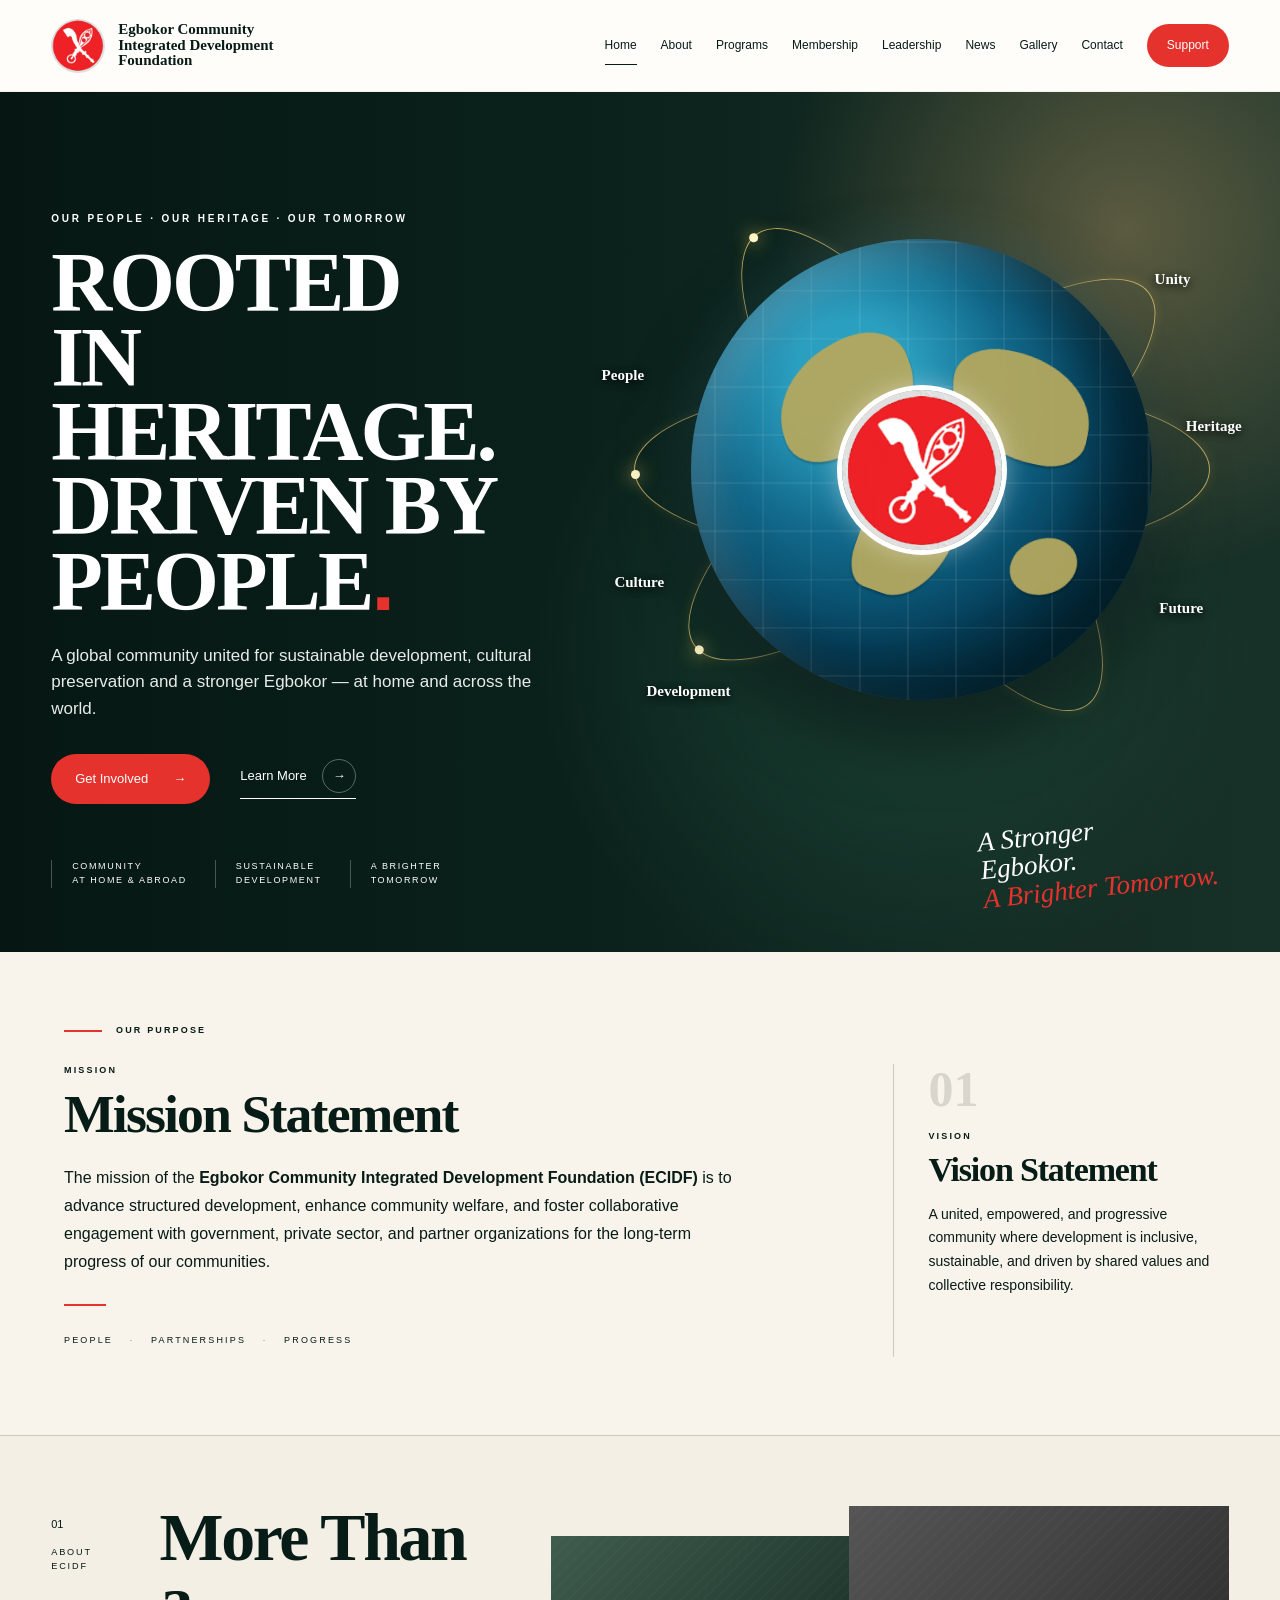
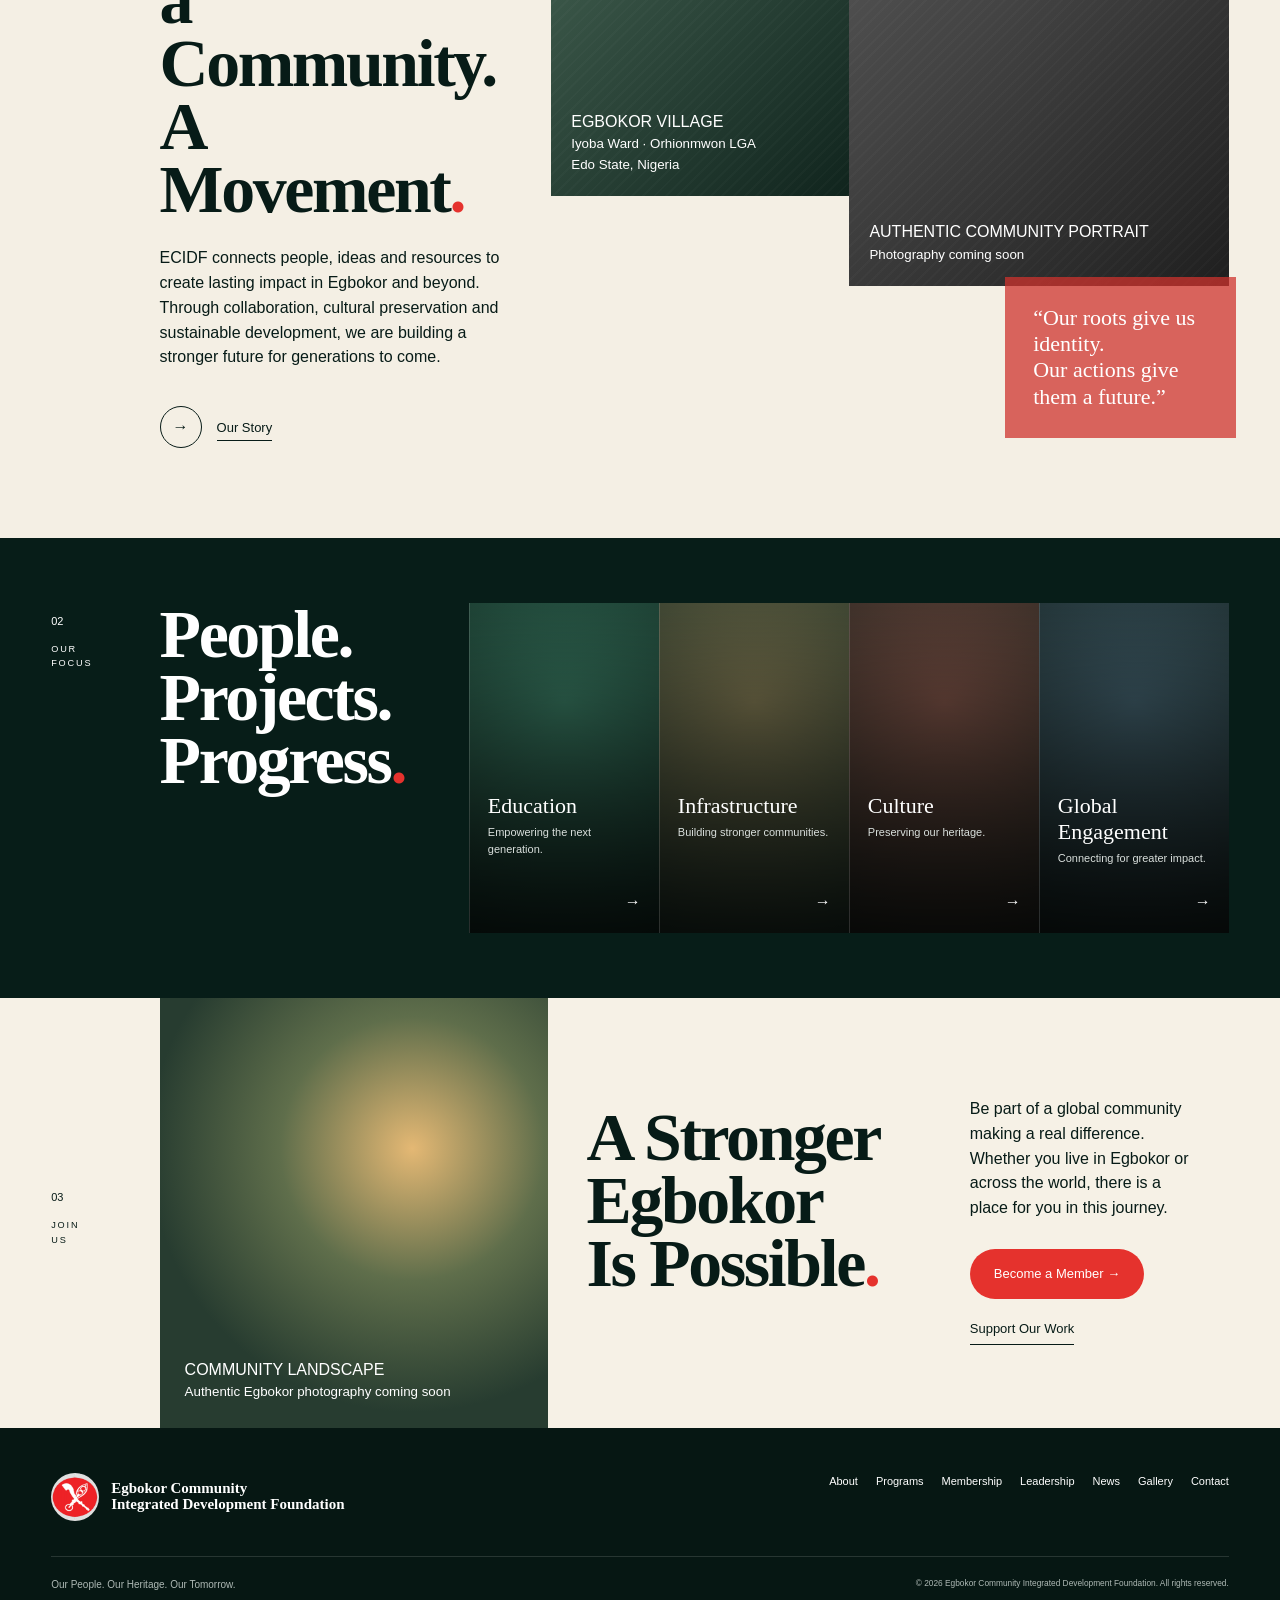
==== commit d466c3c2: "Upgrade ECIDF Programs Support Mission and Vision to V7" ====
--- a/index.html
+++ b/index.html
@@ -5,6 +5,22 @@
  <div class="globe-art" aria-label="Global ECIDF community illustration"><div class="orbit orbit-a"></div><div class="orbit orbit-b"></div><div class="orbit orbit-c"></div><div class="earth"><span class="continent c1"></span><span class="continent c2"></span><span class="continent c3"></span><span class="continent c4"></span></div><div class="emblem-badge"><img src="assets/images/ecidf-emblem.png" alt="ECIDF emblem"></div><span class="orb-label people">People</span><span class="orb-label unity">Unity</span><span class="orb-label heritage">Heritage</span><span class="orb-label culture">Culture</span><span class="orb-label development">Development</span><span class="orb-label future">Future</span></div>
  <div class="hero-script">A Stronger<br>Egbokor.<br><em>A Brighter Tomorrow.</em></div>
 </section>
+<section class="purpose-editorial" aria-labelledby="mission-title">
+  <div class="purpose-kicker"><span></span><p>OUR PURPOSE</p></div>
+  <div class="mission-panel">
+    <p class="purpose-label">MISSION</p>
+    <h2 id="mission-title">Mission Statement</h2>
+    <p>The mission of the <strong>Egbokor Community Integrated Development Foundation (ECIDF)</strong> is to advance structured development, enhance community welfare, and foster collaborative engagement with government, private sector, and partner organizations for the long-term progress of our communities.</p>
+    <div class="purpose-rule"></div>
+    <p class="purpose-tags">PEOPLE <i>·</i> PARTNERSHIPS <i>·</i> PROGRESS</p>
+  </div>
+  <aside class="vision-panel">
+    <span class="vision-number">01</span>
+    <p class="purpose-label">VISION</p>
+    <h3>Vision Statement</h3>
+    <p>A united, empowered, and progressive community where development is inclusive, sustainable, and driven by shared values and collective responsibility.</p>
+  </aside>
+</section>
 <section class="editorial-section about-preview"><div class="section-index">01<br><small>ABOUT<br>ECIDF</small></div><div class="statement"><h2>More Than<br>a Community.<br>A Movement<span>.</span></h2><p>ECIDF connects people, ideas and resources to create lasting impact in Egbokor and beyond. Through collaboration, cultural preservation and sustainable development, we are building a stronger future for generations to come.</p><a class="circle-link" href="about.html">→</a><a class="inline-link" href="about.html">Our Story</a></div><div class="photo-collage"><div class="image-slot village"><span>EGBOKOR VILLAGE</span><small>Iyoba Ward · Orhionmwon LGA<br>Edo State, Nigeria</small></div><div class="image-slot portrait"><span>AUTHENTIC COMMUNITY PORTRAIT</span><small>Photography coming soon</small></div><blockquote>“Our roots give us identity.<br>Our actions give them a future.”</blockquote></div></section>
 <section class="focus-section"><div class="section-index light">02<br><small>OUR<br>FOCUS</small></div><h2>People.<br>Projects.<br>Progress<span>.</span></h2><div class="focus-track"><a href="programs.html"><b>Education</b><span>Empowering the next generation.</span><i>→</i></a><a href="programs.html"><b>Infrastructure</b><span>Building stronger communities.</span><i>→</i></a><a href="programs.html"><b>Culture</b><span>Preserving our heritage.</span><i>→</i></a><a href="membership.html"><b>Global Engagement</b><span>Connecting for greater impact.</span><i>→</i></a></div></section>
 <section class="join-section"><div class="section-index">03<br><small>JOIN<br>US</small></div><div class="landscape-placeholder"><span>COMMUNITY LANDSCAPE</span><small>Authentic Egbokor photography coming soon</small></div><h2>A Stronger<br>Egbokor<br>Is Possible<span>.</span></h2><div class="join-copy"><p>Be part of a global community making a real difference. Whether you live in Egbokor or across the world, there is a place for you in this journey.</p><a class="button red" href="membership.html">Become a Member →</a><a class="inline-link" href="support.html">Support Our Work</a></div></section></main><footer><div class="footer-brand"><img src="assets/images/ecidf-emblem.png" alt=""><strong>Egbokor Community<br>Integrated Development Foundation</strong></div><div class="footer-nav"><a href="about.html">About</a><a href="programs.html">Programs</a><a href="membership.html">Membership</a><a href="leadership.html">Leadership</a><a href="news.html">News</a><a href="gallery.html">Gallery</a><a href="contact.html">Contact</a></div><div class="footer-meta"><span>Our People. Our Heritage. Our Tomorrow.</span><small>© 2026 Egbokor Community Integrated Development Foundation. All rights reserved.</small></div></footer><script src="script.js"></script></body></html>
--- a/styles.css
+++ b/styles.css
@@ -1 +1,5 @@
-:root{--ink:#071b17;--forest:#082c25;--forest2:#0d3a30;--paper:#f4efe4;--white:#fffdf8;--red:#e5322d;--muted:#77776f;--line:#cfc8b9;--gold:#d6b06b}*{box-sizing:border-box}html{scroll-behavior:auto}body{margin:0;background:var(--paper);color:var(--ink);font-family:Arial,Helvetica,sans-serif;line-height:1.55}a{color:inherit}.site-header{height:92px;padding:0 4vw;display:flex;align-items:center;justify-content:space-between;background:#fffdfaf5;backdrop-filter:blur(14px);position:sticky;top:0;z-index:100;border-bottom:1px solid #0000000c}.brand{display:flex;align-items:center;gap:13px;text-decoration:none}.brand-mark{width:54px;height:54px;border-radius:50%;overflow:hidden;flex:0 0 auto}.brand-mark img{width:100%;height:100%;object-fit:cover}.brand-type{font:700 15px/1.05 Georgia,serif}.site-header nav{display:flex;align-items:center;gap:24px}.site-header nav a{text-decoration:none;font-size:12px;padding:10px 0;border-bottom:1px solid transparent}.site-header nav a:hover,.site-header nav a.active{border-color:var(--ink)}.site-header nav .support-link{background:var(--red);color:#fff;padding:12px 20px;border:0;border-radius:999px}.menu{display:none;background:none;border:1px solid var(--line);padding:9px 12px}.meta{font-size:10px;letter-spacing:.28em;font-weight:800}.meta.dark{color:#39443f}h1,h2,h3{font-family:Georgia,'Times New Roman',serif;font-weight:600;letter-spacing:-.035em}h1 span,h2 span{color:var(--red)}.hero-editorial{min-height:760px;background:linear-gradient(90deg,#061713 0%,#0a211b 44%,#183128 100%);color:#fff;position:relative;overflow:hidden;display:grid;grid-template-columns:43% 57%;isolation:isolate}.hero-wash{position:absolute;inset:0;background:radial-gradient(circle at 88% 16%,#e6b57455,transparent 26%),radial-gradient(circle at 70% 65%,#28634e66,transparent 34%),linear-gradient(120deg,transparent 50%,#0000 70%);z-index:-1}.hero-copy{padding:8.5vw 0 5vw 4vw;z-index:5}.hero-copy h1{font-size:clamp(58px,6.6vw,104px);line-height:.88;margin:20px 0 24px;max-width:780px}.hero-copy h1 span{font-family:Arial}.dek{max-width:500px;font-size:17px;color:#e8ece8}.hero-actions{display:flex;align-items:center;gap:30px;margin:32px 0 56px}.button{display:inline-flex;align-items:center;gap:25px;text-decoration:none;padding:15px 24px;border-radius:999px;font-size:13px}.button.red{background:var(--red);color:#fff}.text-button,.inline-link{text-decoration:none;border-bottom:1px solid currentColor;padding-bottom:5px;font-size:13px}.text-button i{font-style:normal;border:1px solid #ffffff55;border-radius:50%;width:34px;height:34px;display:inline-grid;place-items:center;margin-left:12px}.hero-notes{display:flex;gap:28px}.hero-notes span{border-left:1px solid #ffffff44;padding-left:20px;font-size:9px;letter-spacing:.18em;text-transform:uppercase}.globe-art{position:absolute;right:3vw;top:4.5vw;width:min(50vw,680px);aspect-ratio:1;z-index:3}.earth{position:absolute;inset:14%;border-radius:50%;background:radial-gradient(circle at 35% 30%,#2b9fc0 0 13%,#126a8c 35%,#064461 62%,#052d3d 100%);box-shadow:inset -40px -25px 70px #00141acc,inset 20px 15px 40px #ffffff30,0 30px 70px #0009,0 0 50px #62c6dd33;overflow:hidden;animation:float 7s ease-in-out infinite}.earth:before{content:'';position:absolute;inset:-5%;border-radius:50%;background:repeating-linear-gradient(90deg,transparent 0 9%,#ffffff12 9.2% 9.5%),repeating-linear-gradient(0deg,transparent 0 9%,#ffffff10 9.2% 9.5%)}.continent{position:absolute;background:#b4a85f;filter:drop-shadow(0 2px 1px #0004);opacity:.95}.c1{width:31%;height:24%;left:18%;top:22%;border-radius:70% 35% 60% 30%;transform:rotate(-20deg)}.c2{width:20%;height:33%;left:38%;top:45%;border-radius:40% 60% 70% 30%;transform:rotate(20deg)}.c3{width:31%;height:23%;right:13%;top:25%;border-radius:35% 65% 30% 70%;transform:rotate(12deg)}.c4{width:15%;height:12%;right:16%;bottom:23%;border-radius:50%;transform:rotate(-20deg)}.emblem-badge{position:absolute;width:25%;aspect-ratio:1;left:37.5%;top:37.5%;z-index:8;border-radius:50%;overflow:hidden;box-shadow:0 0 0 5px #fff,0 0 28px #fff8}.emblem-badge img{width:100%;height:100%;object-fit:cover}.orbit{position:absolute;left:5%;right:5%;top:36%;height:28%;border:1px solid #f4cf79bb;border-radius:50%;box-shadow:0 0 12px #f5c76222;animation:orbit 20s linear infinite}.orbit:after{content:'';position:absolute;width:9px;height:9px;background:#fff6c6;border-radius:50%;left:-4px;top:50%;box-shadow:0 0 18px #ffd064}.orbit-b{transform:rotate(55deg);animation-duration:27s}.orbit-c{transform:rotate(-38deg);animation-duration:33s}.orb-label{position:absolute;z-index:10;font:600 15px Georgia,serif;text-shadow:0 2px 8px #000}.people{left:0;top:34%}.culture{left:2%;bottom:31%}.development{left:7%;bottom:14%}.unity{right:8%;top:19%}.heritage{right:0;top:42%}.future{right:6%;bottom:27%}.hero-script{position:absolute;right:5vw;bottom:4vw;font:italic 27px/1.05 Georgia,serif;transform:rotate(-6deg);z-index:5}.hero-script em{color:var(--red)}.editorial-section{padding:70px 4vw 90px;display:grid;grid-template-columns:70px 30% 1fr;gap:3vw;background:var(--paper)}.section-index{font-size:11px;padding-top:10px}.section-index small{display:block;letter-spacing:.2em;margin-top:12px}.statement h2,.focus-section h2,.join-section h2{font-size:clamp(48px,5.3vw,82px);line-height:.93;margin:0 0 25px}.statement p{max-width:430px}.circle-link{width:42px;height:42px;border:1px solid var(--ink);border-radius:50%;display:inline-grid;place-items:center;text-decoration:none;margin:20px 15px 0 0}.photo-collage{min-height:430px;position:relative}.image-slot{position:absolute;background:linear-gradient(135deg,#3f5c4d,#10241d);color:#fff;display:flex;flex-direction:column;justify-content:flex-end;padding:20px;overflow:hidden}.image-slot:before{content:'';position:absolute;inset:0;background:repeating-linear-gradient(135deg,#ffffff05 0 2px,transparent 2px 8px)}.image-slot span,.image-slot small{position:relative}.village{left:0;top:30px;width:44%;height:260px}.portrait{right:0;top:0;width:56%;height:380px;filter:grayscale(1)}.photo-collage blockquote{position:absolute;right:-1%;bottom:10px;width:34%;background:#cf332dbd;color:#fff;padding:28px;font:22px/1.2 Georgia,serif;margin:0;z-index:3}.focus-section{padding:65px 4vw;background:#071d18;color:#fff;display:grid;grid-template-columns:70px 23% 1fr;gap:3vw}.section-index.light{color:#fff}.focus-track{display:grid;grid-template-columns:repeat(4,1fr);min-height:330px}.focus-track a{padding:190px 18px 20px;text-decoration:none;border-left:1px solid #ffffff25;background:linear-gradient(0deg,#000b,#0000),radial-gradient(circle at 50% 30%,#2f6551,#10251e);position:relative}.focus-track a:nth-child(2){background:linear-gradient(0deg,#000b,#0000),radial-gradient(circle at 50% 30%,#6b6545,#1b2d24)}.focus-track a:nth-child(3){background:linear-gradient(0deg,#000b,#0000),radial-gradient(circle at 50% 30%,#68453b,#1d211c)}.focus-track a:nth-child(4){background:linear-gradient(0deg,#000b,#0000),radial-gradient(circle at 50% 30%,#37505a,#14201e)}.focus-track b,.focus-track span{display:block}.focus-track b{font:22px Georgia,serif}.focus-track span{font-size:11px;color:#d9dfdc;margin-top:5px}.focus-track i{position:absolute;bottom:18px;right:18px;font-style:normal}.join-section{padding:0 4vw;min-height:430px;display:grid;grid-template-columns:70px 33% 1fr 22%;gap:3vw;align-items:center;background:#f6f1e6}.landscape-placeholder{height:100%;min-height:430px;background:radial-gradient(circle at 65% 35%,#e4b874,#5f6e4b 35%,#273c30 70%);display:flex;flex-direction:column;justify-content:flex-end;padding:25px;color:#fff}.join-copy{padding-right:2vw}.join-copy .button{margin:12px 0 20px}.join-copy .inline-link{display:block;width:max-content}.page-intro{min-height:520px;padding:9vw 5vw 6vw;background:#071d18;color:#fff;position:relative;overflow:hidden}.page-intro:after{content:'';position:absolute;width:420px;height:420px;border:1px solid #d6b06b55;border-radius:50%;right:-100px;top:70px;box-shadow:0 0 0 80px #d6b06b0a,0 0 0 160px #d6b06b08}.page-intro h1{font-size:clamp(66px,9vw,135px);line-height:.82;margin:30px 0;position:relative;z-index:2}.page-dek{max-width:650px;font-size:18px;color:#dfe6e2;position:relative;z-index:2}.split-editorial,.contact-editorial,.support-editorial{padding:90px 6vw;display:grid;grid-template-columns:1.1fr .9fr;gap:8vw}.split-editorial h2,.contact-editorial h2,.support-editorial h2{font-size:clamp(48px,6vw,88px);line-height:.95}.manifesto{border-top:4px solid var(--red);padding:30px;background:#fff}.manifesto b{font-size:10px;letter-spacing:.2em;color:var(--red)}.manifesto p{font:24px/1.25 Georgia,serif}.broken-grid{padding:0 6vw 100px;display:grid;grid-template-columns:1.1fr 1.5fr .7fr;gap:20px;align-items:stretch}.location-panel{background:var(--forest);color:#fff;padding:35px}.location-panel h3{font-size:38px}.coming{background:#fff;border-top:4px solid var(--red);padding:30px}.coming>span,.status{font-size:9px;letter-spacing:.18em;font-weight:800;color:var(--red)}.coming h3{font-size:32px}.editorial-coming{padding:40px}.values{padding:30px;border:1px solid var(--line)}.values span,.values strong{display:block}.values span{font-size:9px;letter-spacing:.2em;margin-bottom:20px}.values strong{font:25px Georgia,serif;padding:10px 0;border-bottom:1px solid var(--line)}.project-ledger{padding:80px 6vw}.project-ledger article{display:grid;grid-template-columns:60px 1.2fr 1fr 220px;gap:30px;align-items:center;padding:35px 0;border-top:1px solid var(--line)}.project-ledger article:last-child{border-bottom:1px solid var(--line)}.project-ledger h2{font-size:42px;margin:0}.evidence-band{padding:70px 6vw;background:var(--forest);color:#fff;display:grid;grid-template-columns:1fr 1fr;gap:8vw;align-items:end}.evidence-band h2{font-size:60px;margin:0}.category-list{margin-top:35px}.category-list span{display:block;border-top:1px solid var(--line);padding:16px 0;font:24px Georgia,serif}.form-provision label{display:block;font-size:11px;font-weight:700;margin:15px 0}.form-provision input,.form-provision textarea{width:100%;padding:13px;border:1px solid var(--line);margin-top:5px;background:#f5f2eb}.form-provision button,.coming button{padding:13px 18px;border:0;background:#d7d3ca;color:#777}.leadership-layout{padding:80px 6vw;display:grid;grid-template-columns:1.1fr repeat(3,1fr);gap:18px}.lead-title{grid-row:span 2;padding-right:40px}.lead-title h2{font-size:70px}.leader-card{background:#fff;padding-bottom:20px}.portrait-slot{height:230px;background:linear-gradient(145deg,#d8d2c4,#f6f1e6);display:grid;place-items:center;text-align:center;color:#777;font-size:10px;letter-spacing:.15em}.leader-card small,.leader-card h3,.leader-card p{margin-left:18px;margin-right:18px}.leader-card h3{font-size:24px}.news-ledger{padding:80px 6vw;display:grid;grid-template-columns:2fr 1fr 1fr;gap:18px}.news-ledger article{background:#fff;padding:30px;min-height:260px}.news-ledger .featured-news{grid-row:span 2;min-height:540px;background:var(--forest);color:#fff;display:flex;flex-direction:column;justify-content:flex-end}.featured-news h2{font-size:58px}.news-ledger small,.featured-news>span{font-size:9px;letter-spacing:.18em;color:var(--red)}.gallery-editorial{padding:70px 4vw;display:grid;grid-template-columns:1.3fr .7fr 1fr;grid-auto-rows:240px;gap:14px}.gallery-placeholder{background:linear-gradient(135deg,#385447,#12251e);color:#fff;padding:20px;display:flex;flex-direction:column;justify-content:flex-end}.gallery-placeholder span{font:26px Georgia,serif}.gallery-placeholder small{font-size:10px;letter-spacing:.12em}.g1{grid-row:span 2}.g4{grid-column:span 2}.contact-lines{margin-top:35px}.contact-lines span{display:flex;justify-content:space-between;gap:30px;border-top:1px solid var(--line);padding:16px 0;font-size:12px}.support-intro{background:#1b1714}.support-editorial{grid-template-columns:1.2fr .8fr .8fr}footer{background:#061713;color:#fff;padding:45px 4vw 28px;display:grid;grid-template-columns:1.2fr 1fr;gap:35px}.footer-brand{display:flex;gap:12px;align-items:center;font:15px/1.05 Georgia,serif}.footer-brand img{width:48px;height:48px;border-radius:50%}.footer-nav{display:flex;gap:18px;flex-wrap:wrap;justify-content:flex-end}.footer-nav a{text-decoration:none;font-size:11px}.footer-meta{grid-column:1/-1;border-top:1px solid #ffffff22;padding-top:20px;display:flex;justify-content:space-between;font-size:10px;color:#aeb9b5}@keyframes float{50%{transform:translateY(-10px)}}@keyframes orbit{to{transform:rotate(360deg)}}@media(prefers-reduced-motion:reduce){.earth,.orbit{animation:none}}@media(max-width:1050px){.site-header nav{display:none;position:absolute;top:92px;left:0;right:0;background:#fff;padding:25px 5vw;flex-direction:column;align-items:flex-start}.site-header nav.open{display:flex}.menu{display:block}.hero-editorial{grid-template-columns:1fr;min-height:1050px}.hero-copy{padding:80px 6vw}.globe-art{top:500px;right:10%;width:80vw;max-width:600px}.hero-script{display:none}.editorial-section,.focus-section{grid-template-columns:50px 1fr}.photo-collage,.focus-track{grid-column:2}.join-section{grid-template-columns:50px 1fr}.landscape-placeholder{grid-column:2}.join-section h2,.join-copy{grid-column:2}.broken-grid,.support-editorial{grid-template-columns:1fr 1fr}.project-ledger article{grid-template-columns:50px 1fr}.project-ledger article p,.project-ledger .status{grid-column:2}.leadership-layout{grid-template-columns:1fr 1fr}.lead-title{grid-column:1/-1;grid-row:auto}.news-ledger{grid-template-columns:1fr 1fr}.news-ledger .featured-news{grid-column:1/-1;grid-row:auto}.gallery-editorial{grid-template-columns:1fr 1fr}.g4{grid-column:auto}.split-editorial,.contact-editorial{grid-template-columns:1fr}.evidence-band{grid-template-columns:1fr}.focus-track{grid-template-columns:1fr 1fr}}@media(max-width:650px){.site-header{height:78px;padding:0 5vw}.brand-mark{width:44px;height:44px}.brand-type{font-size:12px}.site-header nav{top:78px}.hero-editorial{min-height:900px}.hero-copy{padding:60px 6vw}.hero-copy h1{font-size:52px}.hero-notes{gap:12px}.hero-notes span{font-size:7px;padding-left:10px}.globe-art{top:470px;right:0;width:100vw}.orb-label{font-size:11px}.editorial-section,.focus-section,.join-section{padding-left:5vw;padding-right:5vw;grid-template-columns:1fr}.section-index{margin-bottom:15px}.photo-collage,.focus-track,.landscape-placeholder,.join-section h2,.join-copy{grid-column:1}.photo-collage{min-height:540px}.village{width:65%;height:230px}.portrait{width:70%;top:140px;height:340px}.photo-collage blockquote{width:60%;bottom:0}.focus-track{grid-template-columns:1fr}.focus-track a{min-height:220px;padding-top:120px}.page-intro{min-height:440px;padding:80px 6vw}.page-intro h1{font-size:62px}.broken-grid,.support-editorial,.leadership-layout,.news-ledger,.gallery-editorial{grid-template-columns:1fr}.gallery-placeholder{min-height:240px}.g1{grid-row:auto}.project-ledger{padding:60px 6vw}.project-ledger article{grid-template-columns:1fr;gap:10px}.project-ledger article p,.project-ledger .status{grid-column:1}.evidence-band h2{font-size:45px}.footer-nav{justify-content:flex-start}.footer-meta{flex-direction:column;gap:8px}}+:root{--ink:#071b17;--forest:#082c25;--forest2:#0d3a30;--paper:#f4efe4;--white:#fffdf8;--red:#e5322d;--muted:#77776f;--line:#cfc8b9;--gold:#d6b06b}*{box-sizing:border-box}html{scroll-behavior:auto}body{margin:0;background:var(--paper);color:var(--ink);font-family:Arial,Helvetica,sans-serif;line-height:1.55}a{color:inherit}.site-header{height:92px;padding:0 4vw;display:flex;align-items:center;justify-content:space-between;background:#fffdfaf5;backdrop-filter:blur(14px);position:sticky;top:0;z-index:100;border-bottom:1px solid #0000000c}.brand{display:flex;align-items:center;gap:13px;text-decoration:none}.brand-mark{width:54px;height:54px;border-radius:50%;overflow:hidden;flex:0 0 auto}.brand-mark img{width:100%;height:100%;object-fit:cover}.brand-type{font:700 15px/1.05 Georgia,serif}.site-header nav{display:flex;align-items:center;gap:24px}.site-header nav a{text-decoration:none;font-size:12px;padding:10px 0;border-bottom:1px solid transparent}.site-header nav a:hover,.site-header nav a.active{border-color:var(--ink)}.site-header nav .support-link{background:var(--red);color:#fff;padding:12px 20px;border:0;border-radius:999px}.menu{display:none;background:none;border:1px solid var(--line);padding:9px 12px}.meta{font-size:10px;letter-spacing:.28em;font-weight:800}.meta.dark{color:#39443f}h1,h2,h3{font-family:Georgia,'Times New Roman',serif;font-weight:600;letter-spacing:-.035em}h1 span,h2 span{color:var(--red)}.hero-editorial{min-height:760px;background:linear-gradient(90deg,#061713 0%,#0a211b 44%,#183128 100%);color:#fff;position:relative;overflow:hidden;display:grid;grid-template-columns:43% 57%;isolation:isolate}.hero-wash{position:absolute;inset:0;background:radial-gradient(circle at 88% 16%,#e6b57455,transparent 26%),radial-gradient(circle at 70% 65%,#28634e66,transparent 34%),linear-gradient(120deg,transparent 50%,#0000 70%);z-index:-1}.hero-copy{padding:8.5vw 0 5vw 4vw;z-index:5}.hero-copy h1{font-size:clamp(58px,6.6vw,104px);line-height:.88;margin:20px 0 24px;max-width:780px}.hero-copy h1 span{font-family:Arial}.dek{max-width:500px;font-size:17px;color:#e8ece8}.hero-actions{display:flex;align-items:center;gap:30px;margin:32px 0 56px}.button{display:inline-flex;align-items:center;gap:25px;text-decoration:none;padding:15px 24px;border-radius:999px;font-size:13px}.button.red{background:var(--red);color:#fff}.text-button,.inline-link{text-decoration:none;border-bottom:1px solid currentColor;padding-bottom:5px;font-size:13px}.text-button i{font-style:normal;border:1px solid #ffffff55;border-radius:50%;width:34px;height:34px;display:inline-grid;place-items:center;margin-left:12px}.hero-notes{display:flex;gap:28px}.hero-notes span{border-left:1px solid #ffffff44;padding-left:20px;font-size:9px;letter-spacing:.18em;text-transform:uppercase}.globe-art{position:absolute;right:3vw;top:4.5vw;width:min(50vw,680px);aspect-ratio:1;z-index:3}.earth{position:absolute;inset:14%;border-radius:50%;background:radial-gradient(circle at 35% 30%,#2b9fc0 0 13%,#126a8c 35%,#064461 62%,#052d3d 100%);box-shadow:inset -40px -25px 70px #00141acc,inset 20px 15px 40px #ffffff30,0 30px 70px #0009,0 0 50px #62c6dd33;overflow:hidden;animation:float 7s ease-in-out infinite}.earth:before{content:'';position:absolute;inset:-5%;border-radius:50%;background:repeating-linear-gradient(90deg,transparent 0 9%,#ffffff12 9.2% 9.5%),repeating-linear-gradient(0deg,transparent 0 9%,#ffffff10 9.2% 9.5%)}.continent{position:absolute;background:#b4a85f;filter:drop-shadow(0 2px 1px #0004);opacity:.95}.c1{width:31%;height:24%;left:18%;top:22%;border-radius:70% 35% 60% 30%;transform:rotate(-20deg)}.c2{width:20%;height:33%;left:38%;top:45%;border-radius:40% 60% 70% 30%;transform:rotate(20deg)}.c3{width:31%;height:23%;right:13%;top:25%;border-radius:35% 65% 30% 70%;transform:rotate(12deg)}.c4{width:15%;height:12%;right:16%;bottom:23%;border-radius:50%;transform:rotate(-20deg)}.emblem-badge{position:absolute;width:25%;aspect-ratio:1;left:37.5%;top:37.5%;z-index:8;border-radius:50%;overflow:hidden;box-shadow:0 0 0 5px #fff,0 0 28px #fff8}.emblem-badge img{width:100%;height:100%;object-fit:cover}.orbit{position:absolute;left:5%;right:5%;top:36%;height:28%;border:1px solid #f4cf79bb;border-radius:50%;box-shadow:0 0 12px #f5c76222;animation:orbit 20s linear infinite}.orbit:after{content:'';position:absolute;width:9px;height:9px;background:#fff6c6;border-radius:50%;left:-4px;top:50%;box-shadow:0 0 18px #ffd064}.orbit-b{transform:rotate(55deg);animation-duration:27s}.orbit-c{transform:rotate(-38deg);animation-duration:33s}.orb-label{position:absolute;z-index:10;font:600 15px Georgia,serif;text-shadow:0 2px 8px #000}.people{left:0;top:34%}.culture{left:2%;bottom:31%}.development{left:7%;bottom:14%}.unity{right:8%;top:19%}.heritage{right:0;top:42%}.future{right:6%;bottom:27%}.hero-script{position:absolute;right:5vw;bottom:4vw;font:italic 27px/1.05 Georgia,serif;transform:rotate(-6deg);z-index:5}.hero-script em{color:var(--red)}.editorial-section{padding:70px 4vw 90px;display:grid;grid-template-columns:70px 30% 1fr;gap:3vw;background:var(--paper)}.section-index{font-size:11px;padding-top:10px}.section-index small{display:block;letter-spacing:.2em;margin-top:12px}.statement h2,.focus-section h2,.join-section h2{font-size:clamp(48px,5.3vw,82px);line-height:.93;margin:0 0 25px}.statement p{max-width:430px}.circle-link{width:42px;height:42px;border:1px solid var(--ink);border-radius:50%;display:inline-grid;place-items:center;text-decoration:none;margin:20px 15px 0 0}.photo-collage{min-height:430px;position:relative}.image-slot{position:absolute;background:linear-gradient(135deg,#3f5c4d,#10241d);color:#fff;display:flex;flex-direction:column;justify-content:flex-end;padding:20px;overflow:hidden}.image-slot:before{content:'';position:absolute;inset:0;background:repeating-linear-gradient(135deg,#ffffff05 0 2px,transparent 2px 8px)}.image-slot span,.image-slot small{position:relative}.village{left:0;top:30px;width:44%;height:260px}.portrait{right:0;top:0;width:56%;height:380px;filter:grayscale(1)}.photo-collage blockquote{position:absolute;right:-1%;bottom:10px;width:34%;background:#cf332dbd;color:#fff;padding:28px;font:22px/1.2 Georgia,serif;margin:0;z-index:3}.focus-section{padding:65px 4vw;background:#071d18;color:#fff;display:grid;grid-template-columns:70px 23% 1fr;gap:3vw}.section-index.light{color:#fff}.focus-track{display:grid;grid-template-columns:repeat(4,1fr);min-height:330px}.focus-track a{padding:190px 18px 20px;text-decoration:none;border-left:1px solid #ffffff25;background:linear-gradient(0deg,#000b,#0000),radial-gradient(circle at 50% 30%,#2f6551,#10251e);position:relative}.focus-track a:nth-child(2){background:linear-gradient(0deg,#000b,#0000),radial-gradient(circle at 50% 30%,#6b6545,#1b2d24)}.focus-track a:nth-child(3){background:linear-gradient(0deg,#000b,#0000),radial-gradient(circle at 50% 30%,#68453b,#1d211c)}.focus-track a:nth-child(4){background:linear-gradient(0deg,#000b,#0000),radial-gradient(circle at 50% 30%,#37505a,#14201e)}.focus-track b,.focus-track span{display:block}.focus-track b{font:22px Georgia,serif}.focus-track span{font-size:11px;color:#d9dfdc;margin-top:5px}.focus-track i{position:absolute;bottom:18px;right:18px;font-style:normal}.join-section{padding:0 4vw;min-height:430px;display:grid;grid-template-columns:70px 33% 1fr 22%;gap:3vw;align-items:center;background:#f6f1e6}.landscape-placeholder{height:100%;min-height:430px;background:radial-gradient(circle at 65% 35%,#e4b874,#5f6e4b 35%,#273c30 70%);display:flex;flex-direction:column;justify-content:flex-end;padding:25px;color:#fff}.join-copy{padding-right:2vw}.join-copy .button{margin:12px 0 20px}.join-copy .inline-link{display:block;width:max-content}.page-intro{min-height:520px;padding:9vw 5vw 6vw;background:#071d18;color:#fff;position:relative;overflow:hidden}.page-intro:after{content:'';position:absolute;width:420px;height:420px;border:1px solid #d6b06b55;border-radius:50%;right:-100px;top:70px;box-shadow:0 0 0 80px #d6b06b0a,0 0 0 160px #d6b06b08}.page-intro h1{font-size:clamp(66px,9vw,135px);line-height:.82;margin:30px 0;position:relative;z-index:2}.page-dek{max-width:650px;font-size:18px;color:#dfe6e2;position:relative;z-index:2}.split-editorial,.contact-editorial,.support-editorial{padding:90px 6vw;display:grid;grid-template-columns:1.1fr .9fr;gap:8vw}.split-editorial h2,.contact-editorial h2,.support-editorial h2{font-size:clamp(48px,6vw,88px);line-height:.95}.manifesto{border-top:4px solid var(--red);padding:30px;background:#fff}.manifesto b{font-size:10px;letter-spacing:.2em;color:var(--red)}.manifesto p{font:24px/1.25 Georgia,serif}.broken-grid{padding:0 6vw 100px;display:grid;grid-template-columns:1.1fr 1.5fr .7fr;gap:20px;align-items:stretch}.location-panel{background:var(--forest);color:#fff;padding:35px}.location-panel h3{font-size:38px}.coming{background:#fff;border-top:4px solid var(--red);padding:30px}.coming>span,.status{font-size:9px;letter-spacing:.18em;font-weight:800;color:var(--red)}.coming h3{font-size:32px}.editorial-coming{padding:40px}.values{padding:30px;border:1px solid var(--line)}.values span,.values strong{display:block}.values span{font-size:9px;letter-spacing:.2em;margin-bottom:20px}.values strong{font:25px Georgia,serif;padding:10px 0;border-bottom:1px solid var(--line)}.project-ledger{padding:80px 6vw}.project-ledger article{display:grid;grid-template-columns:60px 1.2fr 1fr 220px;gap:30px;align-items:center;padding:35px 0;border-top:1px solid var(--line)}.project-ledger article:last-child{border-bottom:1px solid var(--line)}.project-ledger h2{font-size:42px;margin:0}.evidence-band{padding:70px 6vw;background:var(--forest);color:#fff;display:grid;grid-template-columns:1fr 1fr;gap:8vw;align-items:end}.evidence-band h2{font-size:60px;margin:0}.category-list{margin-top:35px}.category-list span{display:block;border-top:1px solid var(--line);padding:16px 0;font:24px Georgia,serif}.form-provision label{display:block;font-size:11px;font-weight:700;margin:15px 0}.form-provision input,.form-provision textarea{width:100%;padding:13px;border:1px solid var(--line);margin-top:5px;background:#f5f2eb}.form-provision button,.coming button{padding:13px 18px;border:0;background:#d7d3ca;color:#777}.leadership-layout{padding:80px 6vw;display:grid;grid-template-columns:1.1fr repeat(3,1fr);gap:18px}.lead-title{grid-row:span 2;padding-right:40px}.lead-title h2{font-size:70px}.leader-card{background:#fff;padding-bottom:20px}.portrait-slot{height:230px;background:linear-gradient(145deg,#d8d2c4,#f6f1e6);display:grid;place-items:center;text-align:center;color:#777;font-size:10px;letter-spacing:.15em}.leader-card small,.leader-card h3,.leader-card p{margin-left:18px;margin-right:18px}.leader-card h3{font-size:24px}.news-ledger{padding:80px 6vw;display:grid;grid-template-columns:2fr 1fr 1fr;gap:18px}.news-ledger article{background:#fff;padding:30px;min-height:260px}.news-ledger .featured-news{grid-row:span 2;min-height:540px;background:var(--forest);color:#fff;display:flex;flex-direction:column;justify-content:flex-end}.featured-news h2{font-size:58px}.news-ledger small,.featured-news>span{font-size:9px;letter-spacing:.18em;color:var(--red)}.gallery-editorial{padding:70px 4vw;display:grid;grid-template-columns:1.3fr .7fr 1fr;grid-auto-rows:240px;gap:14px}.gallery-placeholder{background:linear-gradient(135deg,#385447,#12251e);color:#fff;padding:20px;display:flex;flex-direction:column;justify-content:flex-end}.gallery-placeholder span{font:26px Georgia,serif}.gallery-placeholder small{font-size:10px;letter-spacing:.12em}.g1{grid-row:span 2}.g4{grid-column:span 2}.contact-lines{margin-top:35px}.contact-lines span{display:flex;justify-content:space-between;gap:30px;border-top:1px solid var(--line);padding:16px 0;font-size:12px}.support-intro{background:#1b1714}.support-editorial{grid-template-columns:1.2fr .8fr .8fr}footer{background:#061713;color:#fff;padding:45px 4vw 28px;display:grid;grid-template-columns:1.2fr 1fr;gap:35px}.footer-brand{display:flex;gap:12px;align-items:center;font:15px/1.05 Georgia,serif}.footer-brand img{width:48px;height:48px;border-radius:50%}.footer-nav{display:flex;gap:18px;flex-wrap:wrap;justify-content:flex-end}.footer-nav a{text-decoration:none;font-size:11px}.footer-meta{grid-column:1/-1;border-top:1px solid #ffffff22;padding-top:20px;display:flex;justify-content:space-between;font-size:10px;color:#aeb9b5}@keyframes float{50%{transform:translateY(-10px)}}@keyframes orbit{to{transform:rotate(360deg)}}@media(prefers-reduced-motion:reduce){.earth,.orbit{animation:none}}@media(max-width:1050px){.site-header nav{display:none;position:absolute;top:92px;left:0;right:0;background:#fff;padding:25px 5vw;flex-direction:column;align-items:flex-start}.site-header nav.open{display:flex}.menu{display:block}.hero-editorial{grid-template-columns:1fr;min-height:1050px}.hero-copy{padding:80px 6vw}.globe-art{top:500px;right:10%;width:80vw;max-width:600px}.hero-script{display:none}.editorial-section,.focus-section{grid-template-columns:50px 1fr}.photo-collage,.focus-track{grid-column:2}.join-section{grid-template-columns:50px 1fr}.landscape-placeholder{grid-column:2}.join-section h2,.join-copy{grid-column:2}.broken-grid,.support-editorial{grid-template-columns:1fr 1fr}.project-ledger article{grid-template-columns:50px 1fr}.project-ledger article p,.project-ledger .status{grid-column:2}.leadership-layout{grid-template-columns:1fr 1fr}.lead-title{grid-column:1/-1;grid-row:auto}.news-ledger{grid-template-columns:1fr 1fr}.news-ledger .featured-news{grid-column:1/-1;grid-row:auto}.gallery-editorial{grid-template-columns:1fr 1fr}.g4{grid-column:auto}.split-editorial,.contact-editorial{grid-template-columns:1fr}.evidence-band{grid-template-columns:1fr}.focus-track{grid-template-columns:1fr 1fr}}@media(max-width:650px){.site-header{height:78px;padding:0 5vw}.brand-mark{width:44px;height:44px}.brand-type{font-size:12px}.site-header nav{top:78px}.hero-editorial{min-height:900px}.hero-copy{padding:60px 6vw}.hero-copy h1{font-size:52px}.hero-notes{gap:12px}.hero-notes span{font-size:7px;padding-left:10px}.globe-art{top:470px;right:0;width:100vw}.orb-label{font-size:11px}.editorial-section,.focus-section,.join-section{padding-left:5vw;padding-right:5vw;grid-template-columns:1fr}.section-index{margin-bottom:15px}.photo-collage,.focus-track,.landscape-placeholder,.join-section h2,.join-copy{grid-column:1}.photo-collage{min-height:540px}.village{width:65%;height:230px}.portrait{width:70%;top:140px;height:340px}.photo-collage blockquote{width:60%;bottom:0}.focus-track{grid-template-columns:1fr}.focus-track a{min-height:220px;padding-top:120px}.page-intro{min-height:440px;padding:80px 6vw}.page-intro h1{font-size:62px}.broken-grid,.support-editorial,.leadership-layout,.news-ledger,.gallery-editorial{grid-template-columns:1fr}.gallery-placeholder{min-height:240px}.g1{grid-row:auto}.project-ledger{padding:60px 6vw}.project-ledger article{grid-template-columns:1fr;gap:10px}.project-ledger article p,.project-ledger .status{grid-column:1}.evidence-band h2{font-size:45px}.footer-nav{justify-content:flex-start}.footer-meta{flex-direction:column;gap:8px}}
+/* V7 editorial mission, programs and support upgrade */
+.purpose-editorial{padding:72px 5vw 78px;background:#f8f4eb;display:grid;grid-template-columns:minmax(0,1.75fr) minmax(260px,.75fr);column-gap:6vw;position:relative;border-bottom:1px solid var(--line)}.purpose-kicker{grid-column:1/-1;display:flex;align-items:center;gap:14px;margin-bottom:26px}.purpose-kicker span{width:38px;height:2px;background:var(--red)}.purpose-kicker p,.purpose-label{margin:0;font-size:9px;letter-spacing:.24em;font-weight:800}.mission-panel{padding-right:5vw}.mission-panel h2,.vision-panel h3{font-family:Georgia,'Times New Roman',serif;letter-spacing:-.035em}.mission-panel h2{font-size:clamp(38px,4.2vw,66px);line-height:1;margin:10px 0 22px}.mission-panel>p:not(.purpose-label):not(.purpose-tags){max-width:780px;font-size:16px;line-height:1.75}.purpose-rule{width:42px;height:2px;background:var(--red);margin:28px 0}.purpose-tags{font-size:9px;letter-spacing:.24em}.purpose-tags i{font-style:normal;padding:0 12px;color:#888}.vision-panel{border-left:1px solid var(--line);padding:0 0 0 34px;position:relative}.vision-number{display:block;font:700 50px/1 Georgia,serif;color:#d8d5cc;margin-bottom:16px}.vision-panel h3{font-size:34px;line-height:1.02;margin:9px 0 15px}.vision-panel p:last-child{font-size:14px;line-height:1.7}.cinematic-page-hero{min-height:560px;color:#fff;position:relative;overflow:hidden;display:flex;align-items:flex-end;padding:80px 5vw;background:#082c25}.cinematic-page-hero:before,.cinematic-page-hero:after{content:'';position:absolute;inset:0}.cinematic-page-hero:before{background:radial-gradient(circle at 80% 25%,#9b815e55,transparent 24%),radial-gradient(circle at 72% 70%,#51745f55,transparent 32%),linear-gradient(105deg,#061914 0 48%,#16392e 75%,#2d3328 100%)}.cinematic-page-hero:after{background:linear-gradient(90deg,#061713ee 0%,#061713aa 48%,#06171333 75%),repeating-linear-gradient(115deg,transparent 0 30px,#ffffff05 31px 32px)}.support-hero:before{background:radial-gradient(circle at 82% 35%,#8f624f66,transparent 28%),radial-gradient(circle at 70% 75%,#536d5055,transparent 30%),linear-gradient(105deg,#17120f 0 48%,#263b2f 72%,#514036 100%)}.page-hero-copy{position:relative;z-index:2;max-width:760px}.page-hero-copy h1{font-size:clamp(62px,7.5vw,112px);line-height:.88;margin:18px 0 28px}.page-hero-copy p:not(.meta){max-width:610px;font-size:17px;color:#e5ebe7}.page-hero-copy .button{margin-top:18px}.page-hero-note{position:absolute;right:5vw;bottom:38px;z-index:2;font-size:9px;letter-spacing:.28em;border-top:1px solid #ffffff55;padding-top:12px}.program-areas,.support-ways{padding:78px 5vw 90px;background:#fffdf8}.program-heading,.support-heading{display:grid;grid-template-columns:1fr minmax(280px,.55fr);gap:7vw;align-items:end;margin-bottom:45px}.program-heading h2,.support-heading h2{font-size:clamp(48px,5.5vw,78px);line-height:.95;margin:12px 0 0}.program-heading>p,.support-heading>p{max-width:500px}.program-list{border-top:1px solid var(--line)}.program-list article{display:grid;grid-template-columns:65px minmax(220px,.8fr) 1.2fr 250px;gap:25px;align-items:center;padding:28px 0;border-bottom:1px solid var(--line)}.program-list article>span,.support-tracks article>span{font:700 28px Georgia,serif;color:#d6d2c9}.program-list h3{font:600 30px/1 Georgia,serif;margin:0}.program-list p{margin:0}.program-list small{font-size:9px;letter-spacing:.15em;color:var(--red);font-weight:800}.support-tracks{display:grid;grid-template-columns:1.15fr .9fr 1fr;border-top:1px solid var(--line);border-bottom:1px solid var(--line)}.support-tracks article{padding:34px 30px 38px 0;min-height:245px}.support-tracks article+article{border-left:1px solid var(--line);padding-left:30px}.support-tracks h3{font:600 30px/1.05 Georgia,serif;margin:22px 0 12px}.verification-notice{margin-top:32px;background:#eaf2e7;border-left:4px solid var(--forest2);padding:22px 26px;display:grid;grid-template-columns:280px 1fr;gap:30px}.verification-notice strong{font:600 20px Georgia,serif}.verification-notice p{margin:0}.accountability-strip{padding:70px 5vw;background:var(--forest);color:#fff;display:grid;grid-template-columns:1fr 1fr;gap:8vw;align-items:end}.accountability-strip h2{font-size:clamp(50px,6vw,82px);line-height:.92;margin:12px 0}.accountability-strip h3{font:600 32px Georgia,serif}.accountability-strip p{color:#dbe4df;max-width:580px}.status-light{display:inline-block;margin-top:18px;font-size:9px;letter-spacing:.18em;color:#f2c9c7;border-top:1px solid #ffffff44;padding-top:12px}
+@media(max-width:900px){.purpose-editorial{grid-template-columns:1fr}.vision-panel{border-left:0;border-top:1px solid var(--line);padding:30px 0 0;margin-top:35px}.program-heading,.support-heading,.accountability-strip{grid-template-columns:1fr}.program-list article{grid-template-columns:50px 1fr}.program-list article p,.program-list article small{grid-column:2}.support-tracks{grid-template-columns:1fr}.support-tracks article+article{border-left:0;border-top:1px solid var(--line);padding-left:0}.verification-notice{grid-template-columns:1fr}.cinematic-page-hero{min-height:500px}}
+@media(max-width:650px){.purpose-editorial,.program-areas,.support-ways{padding-left:6vw;padding-right:6vw}.mission-panel{padding-right:0}.purpose-tags{line-height:2}.cinematic-page-hero{padding:65px 6vw}.page-hero-copy h1{font-size:54px}.page-hero-note{display:none}.program-list article{grid-template-columns:1fr;gap:8px}.program-list article p,.program-list article small{grid-column:1}.support-tracks article{padding-right:0}.accountability-strip{padding:60px 6vw}}
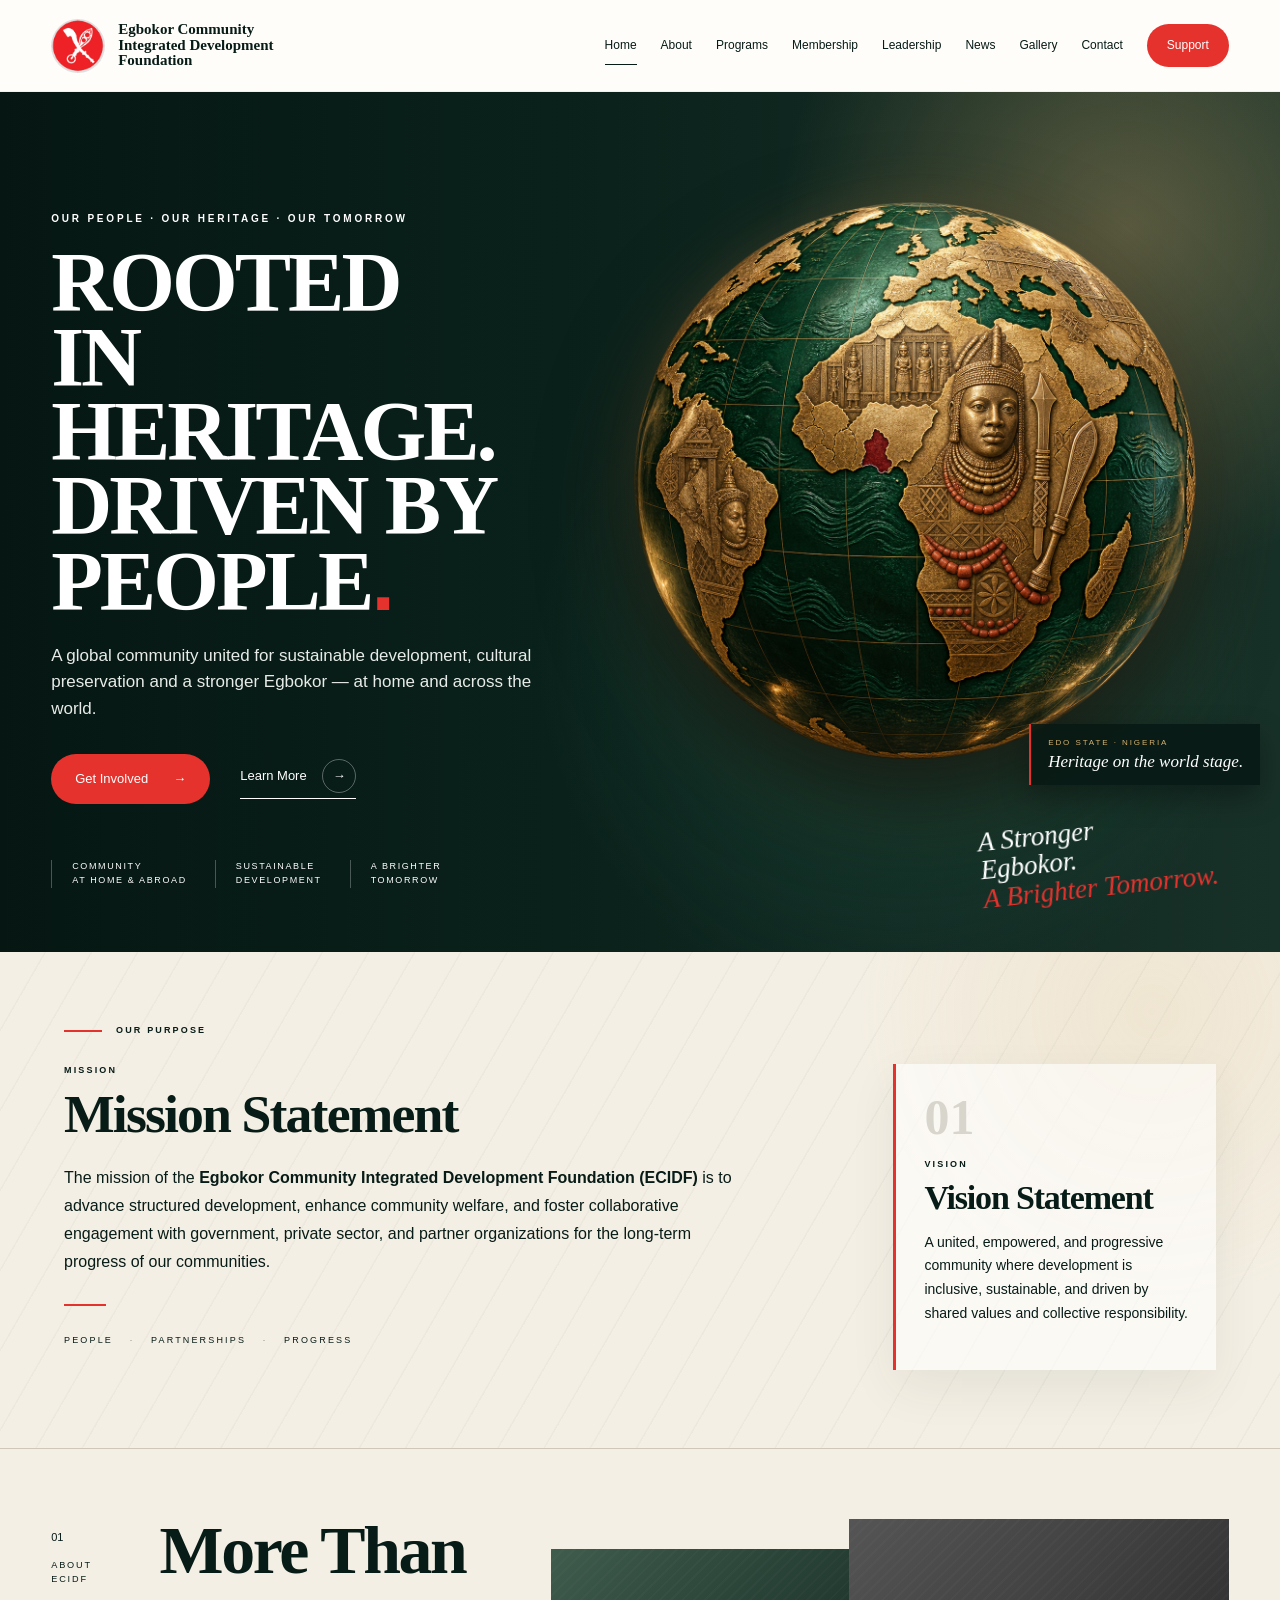
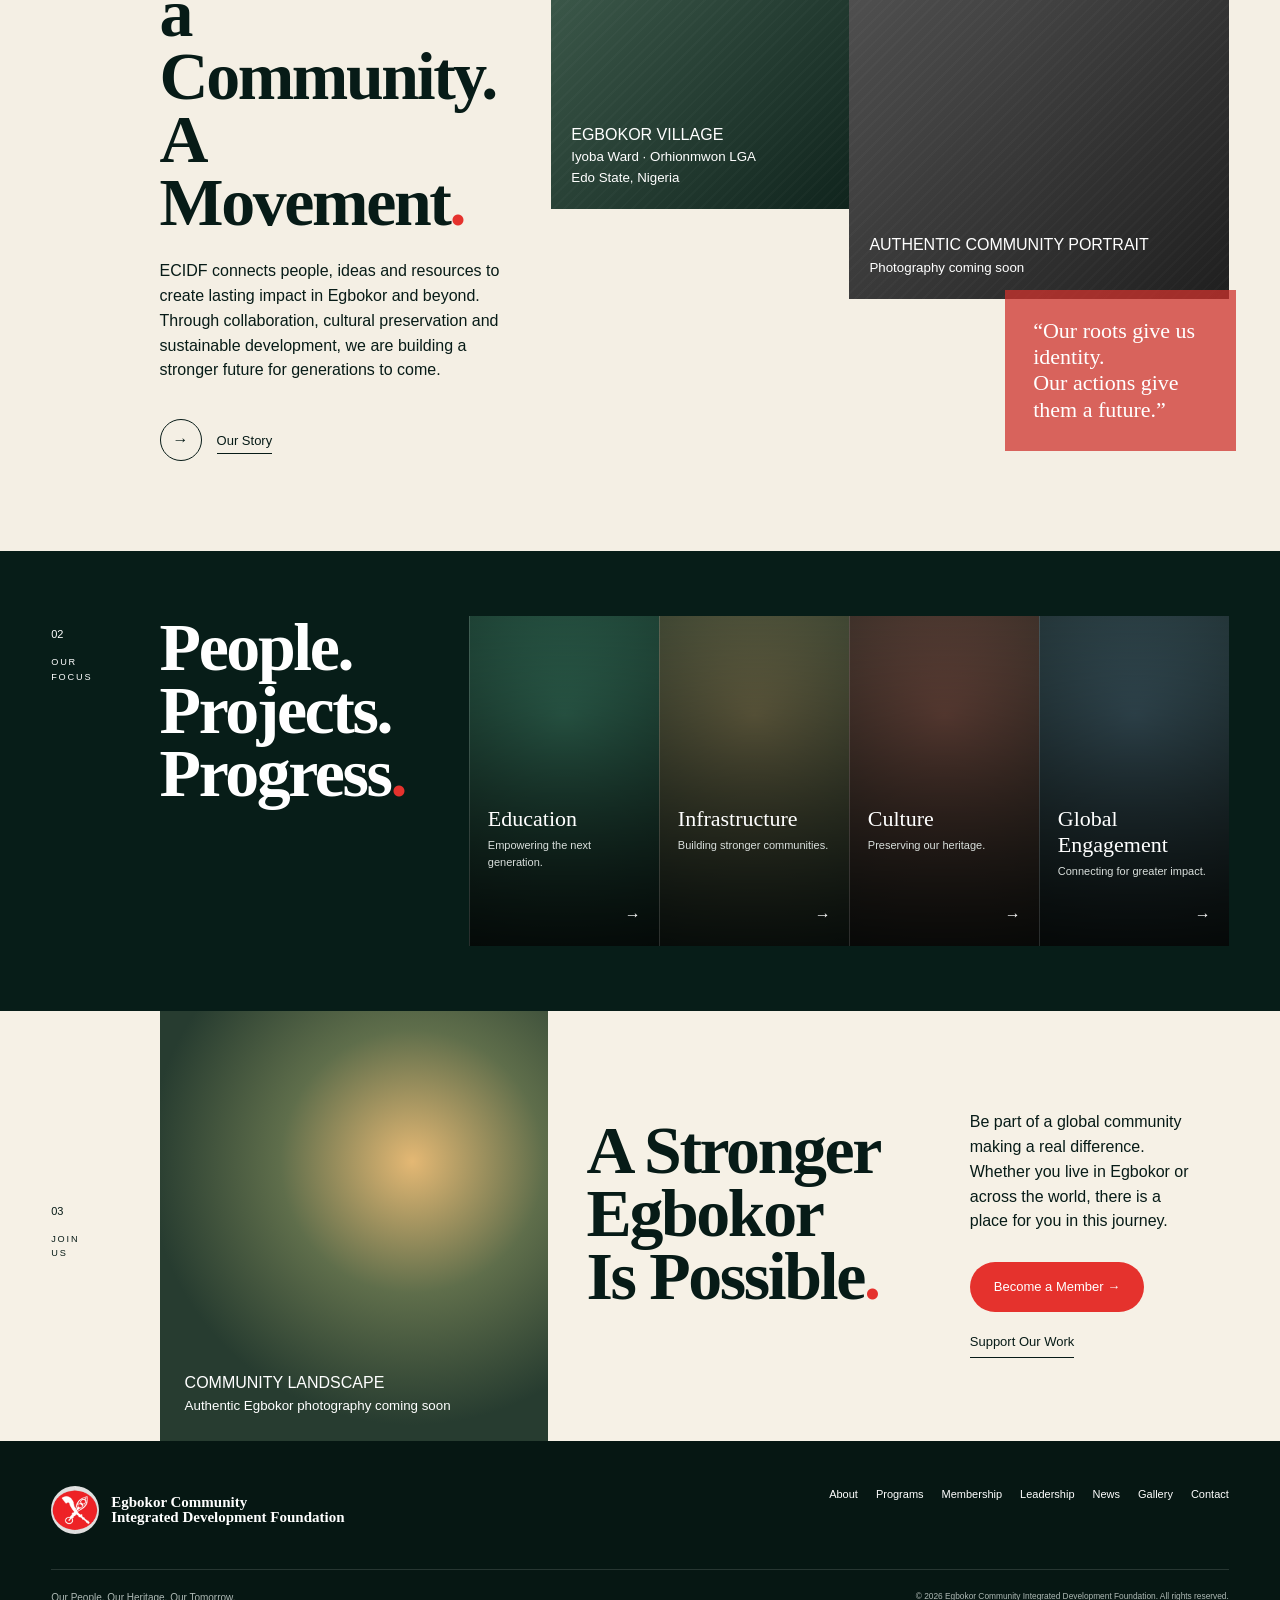
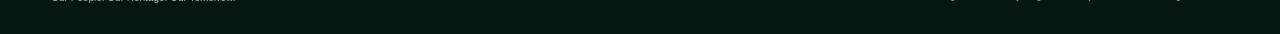
==== commit 37b0aea0: "Update ECIDF design, heritage globe and page text" ====
--- a/index.html
+++ b/index.html
@@ -2,7 +2,7 @@
 <section class="hero-editorial">
  <div class="hero-wash"></div>
  <div class="hero-copy"><p class="meta">OUR PEOPLE · OUR HERITAGE · OUR TOMORROW</p><h1>ROOTED<br>IN HERITAGE.<br>DRIVEN BY<br>PEOPLE<span>.</span></h1><p class="dek">A global community united for sustainable development, cultural preservation and a stronger Egbokor — at home and across the world.</p><div class="hero-actions"><a class="button red" href="membership.html">Get Involved <b>→</b></a><a class="text-button" href="about.html">Learn More <i>→</i></a></div><div class="hero-notes"><span>Community<br>at home & abroad</span><span>Sustainable<br>development</span><span>A brighter<br>tomorrow</span></div></div>
- <div class="globe-art" aria-label="Global ECIDF community illustration"><div class="orbit orbit-a"></div><div class="orbit orbit-b"></div><div class="orbit orbit-c"></div><div class="earth"><span class="continent c1"></span><span class="continent c2"></span><span class="continent c3"></span><span class="continent c4"></span></div><div class="emblem-badge"><img src="assets/images/ecidf-emblem.png" alt="ECIDF emblem"></div><span class="orb-label people">People</span><span class="orb-label unity">Unity</span><span class="orb-label heritage">Heritage</span><span class="orb-label culture">Culture</span><span class="orb-label development">Development</span><span class="orb-label future">Future</span></div>
+ <div class="globe-art heritage-globe-art" aria-label="A rotating globe celebrating Edo State and Benin heritage"><div class="heritage-globe"><img src="assets/images/edo-benin-heritage-globe.png" alt="Globe showing Africa, Edo State and traditional Benin heritage symbols"></div><div class="globe-caption"><span>EDO STATE · NIGERIA</span><strong>Heritage on the world stage.</strong></div></div>
  <div class="hero-script">A Stronger<br>Egbokor.<br><em>A Brighter Tomorrow.</em></div>
 </section>
 <section class="purpose-editorial" aria-labelledby="mission-title">
@@ -23,4 +23,4 @@
 </section>
 <section class="editorial-section about-preview"><div class="section-index">01<br><small>ABOUT<br>ECIDF</small></div><div class="statement"><h2>More Than<br>a Community.<br>A Movement<span>.</span></h2><p>ECIDF connects people, ideas and resources to create lasting impact in Egbokor and beyond. Through collaboration, cultural preservation and sustainable development, we are building a stronger future for generations to come.</p><a class="circle-link" href="about.html">→</a><a class="inline-link" href="about.html">Our Story</a></div><div class="photo-collage"><div class="image-slot village"><span>EGBOKOR VILLAGE</span><small>Iyoba Ward · Orhionmwon LGA<br>Edo State, Nigeria</small></div><div class="image-slot portrait"><span>AUTHENTIC COMMUNITY PORTRAIT</span><small>Photography coming soon</small></div><blockquote>“Our roots give us identity.<br>Our actions give them a future.”</blockquote></div></section>
 <section class="focus-section"><div class="section-index light">02<br><small>OUR<br>FOCUS</small></div><h2>People.<br>Projects.<br>Progress<span>.</span></h2><div class="focus-track"><a href="programs.html"><b>Education</b><span>Empowering the next generation.</span><i>→</i></a><a href="programs.html"><b>Infrastructure</b><span>Building stronger communities.</span><i>→</i></a><a href="programs.html"><b>Culture</b><span>Preserving our heritage.</span><i>→</i></a><a href="membership.html"><b>Global Engagement</b><span>Connecting for greater impact.</span><i>→</i></a></div></section>
-<section class="join-section"><div class="section-index">03<br><small>JOIN<br>US</small></div><div class="landscape-placeholder"><span>COMMUNITY LANDSCAPE</span><small>Authentic Egbokor photography coming soon</small></div><h2>A Stronger<br>Egbokor<br>Is Possible<span>.</span></h2><div class="join-copy"><p>Be part of a global community making a real difference. Whether you live in Egbokor or across the world, there is a place for you in this journey.</p><a class="button red" href="membership.html">Become a Member →</a><a class="inline-link" href="support.html">Support Our Work</a></div></section></main><footer><div class="footer-brand"><img src="assets/images/ecidf-emblem.png" alt=""><strong>Egbokor Community<br>Integrated Development Foundation</strong></div><div class="footer-nav"><a href="about.html">About</a><a href="programs.html">Programs</a><a href="membership.html">Membership</a><a href="leadership.html">Leadership</a><a href="news.html">News</a><a href="gallery.html">Gallery</a><a href="contact.html">Contact</a></div><div class="footer-meta"><span>Our People. Our Heritage. Our Tomorrow.</span><small>© 2026 Egbokor Community Integrated Development Foundation. All rights reserved.</small></div></footer><script src="script.js"></script></body></html>+<section class="join-section"><div class="section-index">03<br><small>JOIN<br>US</small></div><div class="landscape-placeholder"><span>COMMUNITY LANDSCAPE</span><small>Authentic Egbokor photography coming soon</small></div><h2>A Stronger<br>Egbokor<br>Is Possible<span>.</span></h2><div class="join-copy"><p>Be part of a global community making a real difference. Whether you live in Egbokor or across the world, there is a place for you in this journey.</p><a class="button red" href="membership.html">Become a Member →</a><a class="inline-link" href="support.html">Support Our Work</a></div></section></main><footer><div class="footer-brand"><img src="assets/images/ecidf-emblem.png" alt=""><strong>Egbokor Community<br>Integrated Development Foundation</strong></div><div class="footer-nav"><a href="about.html">About</a><a href="programs.html">Programs</a><a href="membership.html">Membership</a><a href="leadership.html">Leadership</a><a href="news.html">News</a><a href="gallery.html">Gallery</a><a href="contact.html">Contact</a></div><div class="footer-meta"><span>Our People. Our Heritage. Our Tomorrow.</span><small>© 2026 Egbokor Community Integrated Development Foundation. All rights reserved.</small></div></footer><script src="script.js"></script></body></html>
--- a/styles.css
+++ b/styles.css
@@ -3,3 +3,36 @@
 .purpose-editorial{padding:72px 5vw 78px;background:#f8f4eb;display:grid;grid-template-columns:minmax(0,1.75fr) minmax(260px,.75fr);column-gap:6vw;position:relative;border-bottom:1px solid var(--line)}.purpose-kicker{grid-column:1/-1;display:flex;align-items:center;gap:14px;margin-bottom:26px}.purpose-kicker span{width:38px;height:2px;background:var(--red)}.purpose-kicker p,.purpose-label{margin:0;font-size:9px;letter-spacing:.24em;font-weight:800}.mission-panel{padding-right:5vw}.mission-panel h2,.vision-panel h3{font-family:Georgia,'Times New Roman',serif;letter-spacing:-.035em}.mission-panel h2{font-size:clamp(38px,4.2vw,66px);line-height:1;margin:10px 0 22px}.mission-panel>p:not(.purpose-label):not(.purpose-tags){max-width:780px;font-size:16px;line-height:1.75}.purpose-rule{width:42px;height:2px;background:var(--red);margin:28px 0}.purpose-tags{font-size:9px;letter-spacing:.24em}.purpose-tags i{font-style:normal;padding:0 12px;color:#888}.vision-panel{border-left:1px solid var(--line);padding:0 0 0 34px;position:relative}.vision-number{display:block;font:700 50px/1 Georgia,serif;color:#d8d5cc;margin-bottom:16px}.vision-panel h3{font-size:34px;line-height:1.02;margin:9px 0 15px}.vision-panel p:last-child{font-size:14px;line-height:1.7}.cinematic-page-hero{min-height:560px;color:#fff;position:relative;overflow:hidden;display:flex;align-items:flex-end;padding:80px 5vw;background:#082c25}.cinematic-page-hero:before,.cinematic-page-hero:after{content:'';position:absolute;inset:0}.cinematic-page-hero:before{background:radial-gradient(circle at 80% 25%,#9b815e55,transparent 24%),radial-gradient(circle at 72% 70%,#51745f55,transparent 32%),linear-gradient(105deg,#061914 0 48%,#16392e 75%,#2d3328 100%)}.cinematic-page-hero:after{background:linear-gradient(90deg,#061713ee 0%,#061713aa 48%,#06171333 75%),repeating-linear-gradient(115deg,transparent 0 30px,#ffffff05 31px 32px)}.support-hero:before{background:radial-gradient(circle at 82% 35%,#8f624f66,transparent 28%),radial-gradient(circle at 70% 75%,#536d5055,transparent 30%),linear-gradient(105deg,#17120f 0 48%,#263b2f 72%,#514036 100%)}.page-hero-copy{position:relative;z-index:2;max-width:760px}.page-hero-copy h1{font-size:clamp(62px,7.5vw,112px);line-height:.88;margin:18px 0 28px}.page-hero-copy p:not(.meta){max-width:610px;font-size:17px;color:#e5ebe7}.page-hero-copy .button{margin-top:18px}.page-hero-note{position:absolute;right:5vw;bottom:38px;z-index:2;font-size:9px;letter-spacing:.28em;border-top:1px solid #ffffff55;padding-top:12px}.program-areas,.support-ways{padding:78px 5vw 90px;background:#fffdf8}.program-heading,.support-heading{display:grid;grid-template-columns:1fr minmax(280px,.55fr);gap:7vw;align-items:end;margin-bottom:45px}.program-heading h2,.support-heading h2{font-size:clamp(48px,5.5vw,78px);line-height:.95;margin:12px 0 0}.program-heading>p,.support-heading>p{max-width:500px}.program-list{border-top:1px solid var(--line)}.program-list article{display:grid;grid-template-columns:65px minmax(220px,.8fr) 1.2fr 250px;gap:25px;align-items:center;padding:28px 0;border-bottom:1px solid var(--line)}.program-list article>span,.support-tracks article>span{font:700 28px Georgia,serif;color:#d6d2c9}.program-list h3{font:600 30px/1 Georgia,serif;margin:0}.program-list p{margin:0}.program-list small{font-size:9px;letter-spacing:.15em;color:var(--red);font-weight:800}.support-tracks{display:grid;grid-template-columns:1.15fr .9fr 1fr;border-top:1px solid var(--line);border-bottom:1px solid var(--line)}.support-tracks article{padding:34px 30px 38px 0;min-height:245px}.support-tracks article+article{border-left:1px solid var(--line);padding-left:30px}.support-tracks h3{font:600 30px/1.05 Georgia,serif;margin:22px 0 12px}.verification-notice{margin-top:32px;background:#eaf2e7;border-left:4px solid var(--forest2);padding:22px 26px;display:grid;grid-template-columns:280px 1fr;gap:30px}.verification-notice strong{font:600 20px Georgia,serif}.verification-notice p{margin:0}.accountability-strip{padding:70px 5vw;background:var(--forest);color:#fff;display:grid;grid-template-columns:1fr 1fr;gap:8vw;align-items:end}.accountability-strip h2{font-size:clamp(50px,6vw,82px);line-height:.92;margin:12px 0}.accountability-strip h3{font:600 32px Georgia,serif}.accountability-strip p{color:#dbe4df;max-width:580px}.status-light{display:inline-block;margin-top:18px;font-size:9px;letter-spacing:.18em;color:#f2c9c7;border-top:1px solid #ffffff44;padding-top:12px}
 @media(max-width:900px){.purpose-editorial{grid-template-columns:1fr}.vision-panel{border-left:0;border-top:1px solid var(--line);padding:30px 0 0;margin-top:35px}.program-heading,.support-heading,.accountability-strip{grid-template-columns:1fr}.program-list article{grid-template-columns:50px 1fr}.program-list article p,.program-list article small{grid-column:2}.support-tracks{grid-template-columns:1fr}.support-tracks article+article{border-left:0;border-top:1px solid var(--line);padding-left:0}.verification-notice{grid-template-columns:1fr}.cinematic-page-hero{min-height:500px}}
 @media(max-width:650px){.purpose-editorial,.program-areas,.support-ways{padding-left:6vw;padding-right:6vw}.mission-panel{padding-right:0}.purpose-tags{line-height:2}.cinematic-page-hero{padding:65px 6vw}.page-hero-copy h1{font-size:54px}.page-hero-note{display:none}.program-list article{grid-template-columns:1fr;gap:8px}.program-list article p,.program-list article small{grid-column:1}.support-tracks article{padding-right:0}.accountability-strip{padding:60px 6vw}}
+
+/* V8 — Edo/Benin heritage globe and richly layered program/support pages */
+.heritage-globe-art{right:1vw;top:3vw;width:min(55vw,740px);display:grid;place-items:center;perspective:1200px}
+.heritage-globe-art:before{content:'';position:absolute;inset:8%;border-radius:50%;background:radial-gradient(circle,#d6b06b22 0 46%,transparent 70%);filter:blur(18px)}
+.heritage-globe{width:86%;aspect-ratio:1;display:grid;place-items:center;animation:globeFloat 7s ease-in-out infinite;transform-style:preserve-3d}
+.heritage-globe img{display:block;width:100%;height:100%;object-fit:contain;filter:drop-shadow(0 34px 45px #000b) drop-shadow(0 0 24px #d6b06b32);animation:heritageTurn 16s ease-in-out infinite;transform-origin:center}
+.globe-caption{position:absolute;right:1%;bottom:7%;padding:13px 17px;border-left:2px solid var(--red);background:#061713c7;backdrop-filter:blur(8px);display:flex;flex-direction:column;color:#fff;box-shadow:0 12px 30px #0005}
+.globe-caption span{font-size:8px;letter-spacing:.24em;color:var(--gold)}
+.globe-caption strong{font:italic 17px Georgia,serif;margin-top:3px}
+@keyframes globeFloat{50%{transform:translateY(-12px)}}
+@keyframes heritageTurn{0%,100%{transform:rotateY(-10deg) rotateZ(-1deg)}50%{transform:rotateY(18deg) rotateZ(1deg)}}
+
+.program-areas,.support-ways{position:relative;overflow:hidden;background:linear-gradient(135deg,#071b17 0%,#0b3028 58%,#173c31 100%);color:#fff}
+.program-areas:before,.support-ways:before{content:'';position:absolute;inset:0;pointer-events:none;background:radial-gradient(circle at 88% 8%,#d6b06b28,transparent 25%),radial-gradient(circle at 8% 92%,#e5322d14,transparent 28%),repeating-linear-gradient(120deg,transparent 0 46px,#ffffff05 47px 48px)}
+.program-areas>* ,.support-ways>*{position:relative;z-index:1}
+.program-areas .meta.dark,.support-ways .meta.dark{color:var(--gold)}
+.program-heading>p,.support-heading>p,.program-list p,.support-tracks p{color:#d5e0db}
+.program-list{border-color:#ffffff35}
+.program-list article{border-color:#ffffff28;transition:background .25s ease,transform .25s ease;padding-left:18px;padding-right:18px}
+.program-list article:hover{background:#ffffff0b;transform:translateX(5px)}
+.program-list article>span,.support-tracks article>span{color:var(--gold)}
+.program-list small{color:#f07973}
+.support-tracks{border-color:#ffffff35;gap:14px;border-bottom:0}
+.support-tracks article{padding:34px 28px 38px;background:linear-gradient(145deg,#ffffff10,#ffffff05);border:1px solid #ffffff20;min-height:260px}
+.support-tracks article+article{border:1px solid #ffffff20;padding-left:28px}
+.support-tracks h3{color:#fff}
+.verification-notice{background:linear-gradient(110deg,#d6b06b22,#ffffff0a);border-left-color:var(--gold);color:#fff;box-shadow:0 18px 50px #0003}
+.purpose-editorial{background:linear-gradient(135deg,#efe7d7,#faf7ef 48%,#e8dfce);background-image:radial-gradient(circle at 90% 12%,#d6b06b26,transparent 24%),repeating-linear-gradient(120deg,transparent 0 38px,#082c2508 39px 40px);}
+.vision-panel{background:#fff9;padding:28px 28px 30px;border-left:3px solid var(--red);box-shadow:0 18px 45px #16322912}
+.evidence-band,.accountability-strip{background:radial-gradient(circle at 85% 30%,#d6b06b21,transparent 28%),linear-gradient(110deg,#051713,#0b3028 65%,#163d31)}
+@media(prefers-reduced-motion:reduce){.heritage-globe,.heritage-globe img{animation:none}}
+@media(max-width:1050px){.heritage-globe-art{top:500px;right:8%;width:84vw;max-width:620px}}
+@media(max-width:650px){.heritage-globe-art{top:485px;right:0;width:100vw}.globe-caption{right:6%;bottom:2%}.support-tracks{gap:12px}.program-list article:hover{transform:none}.vision-panel{padding:24px 20px}}
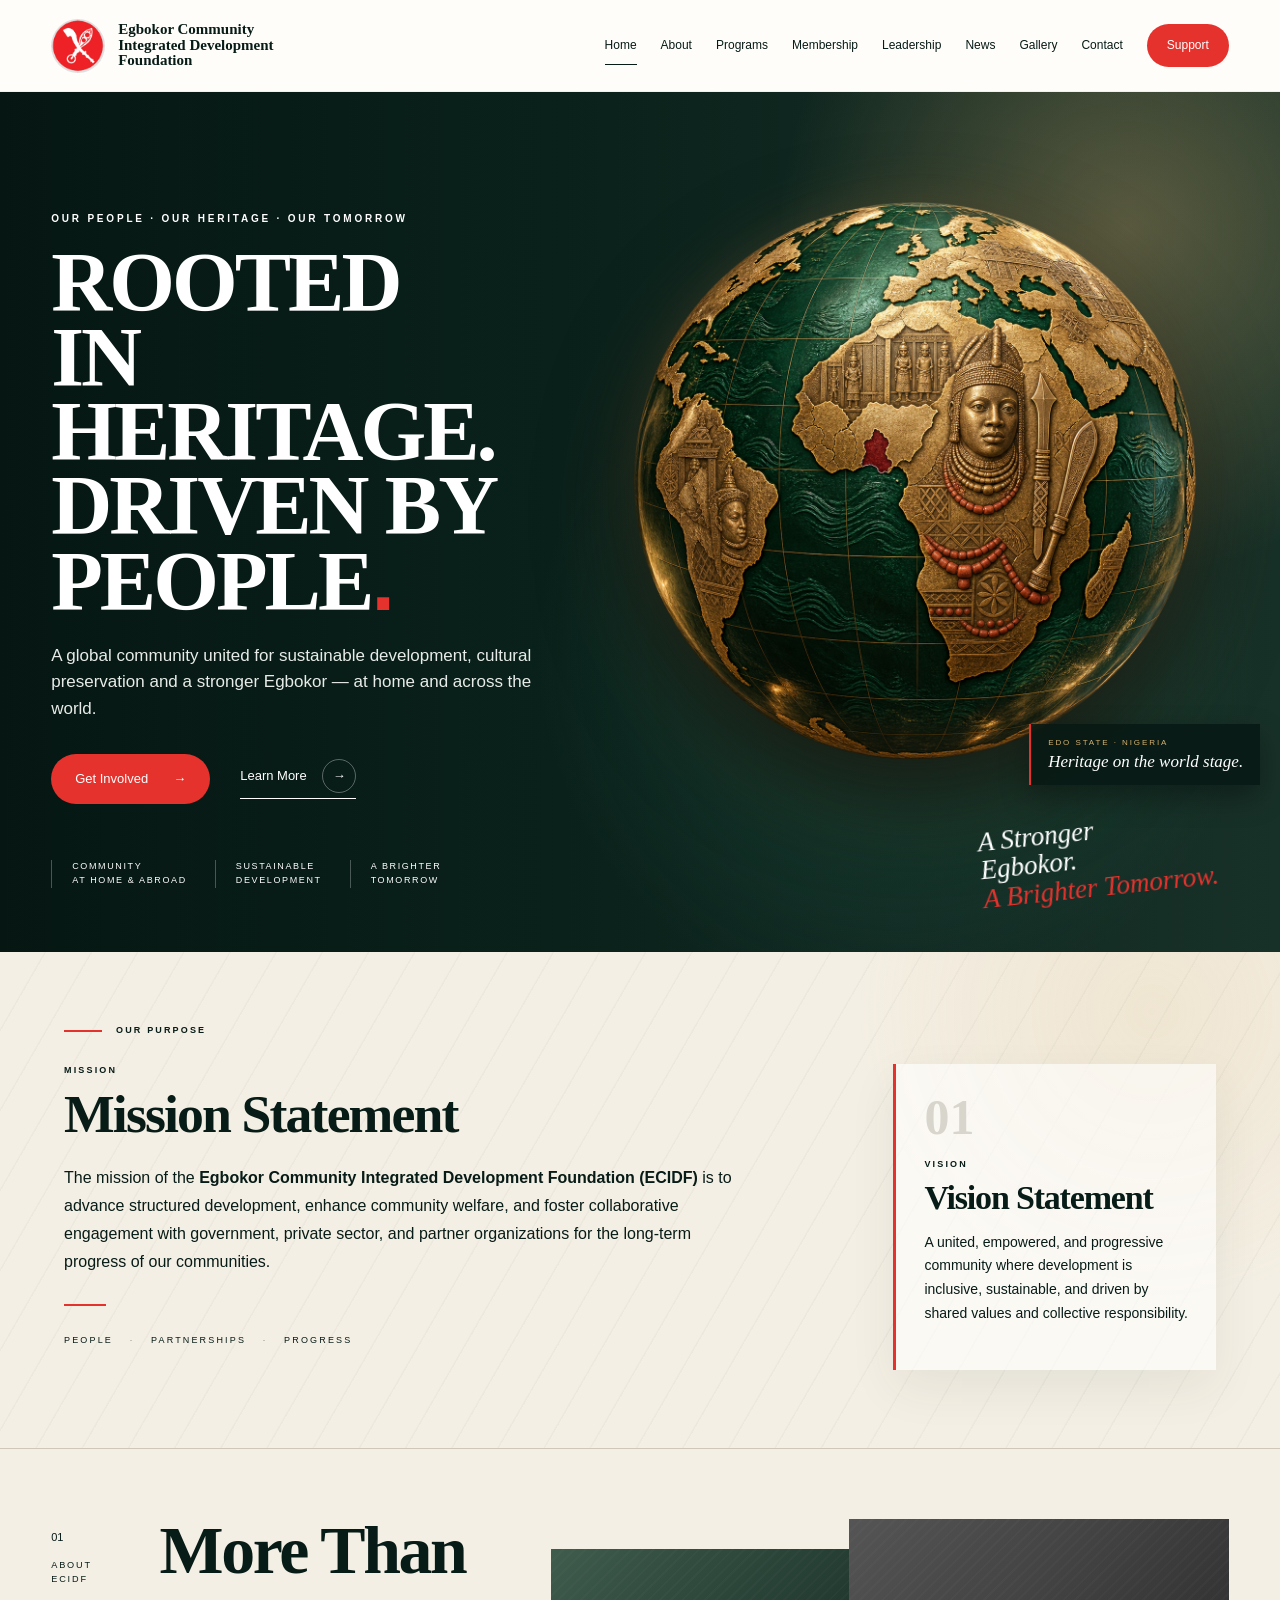
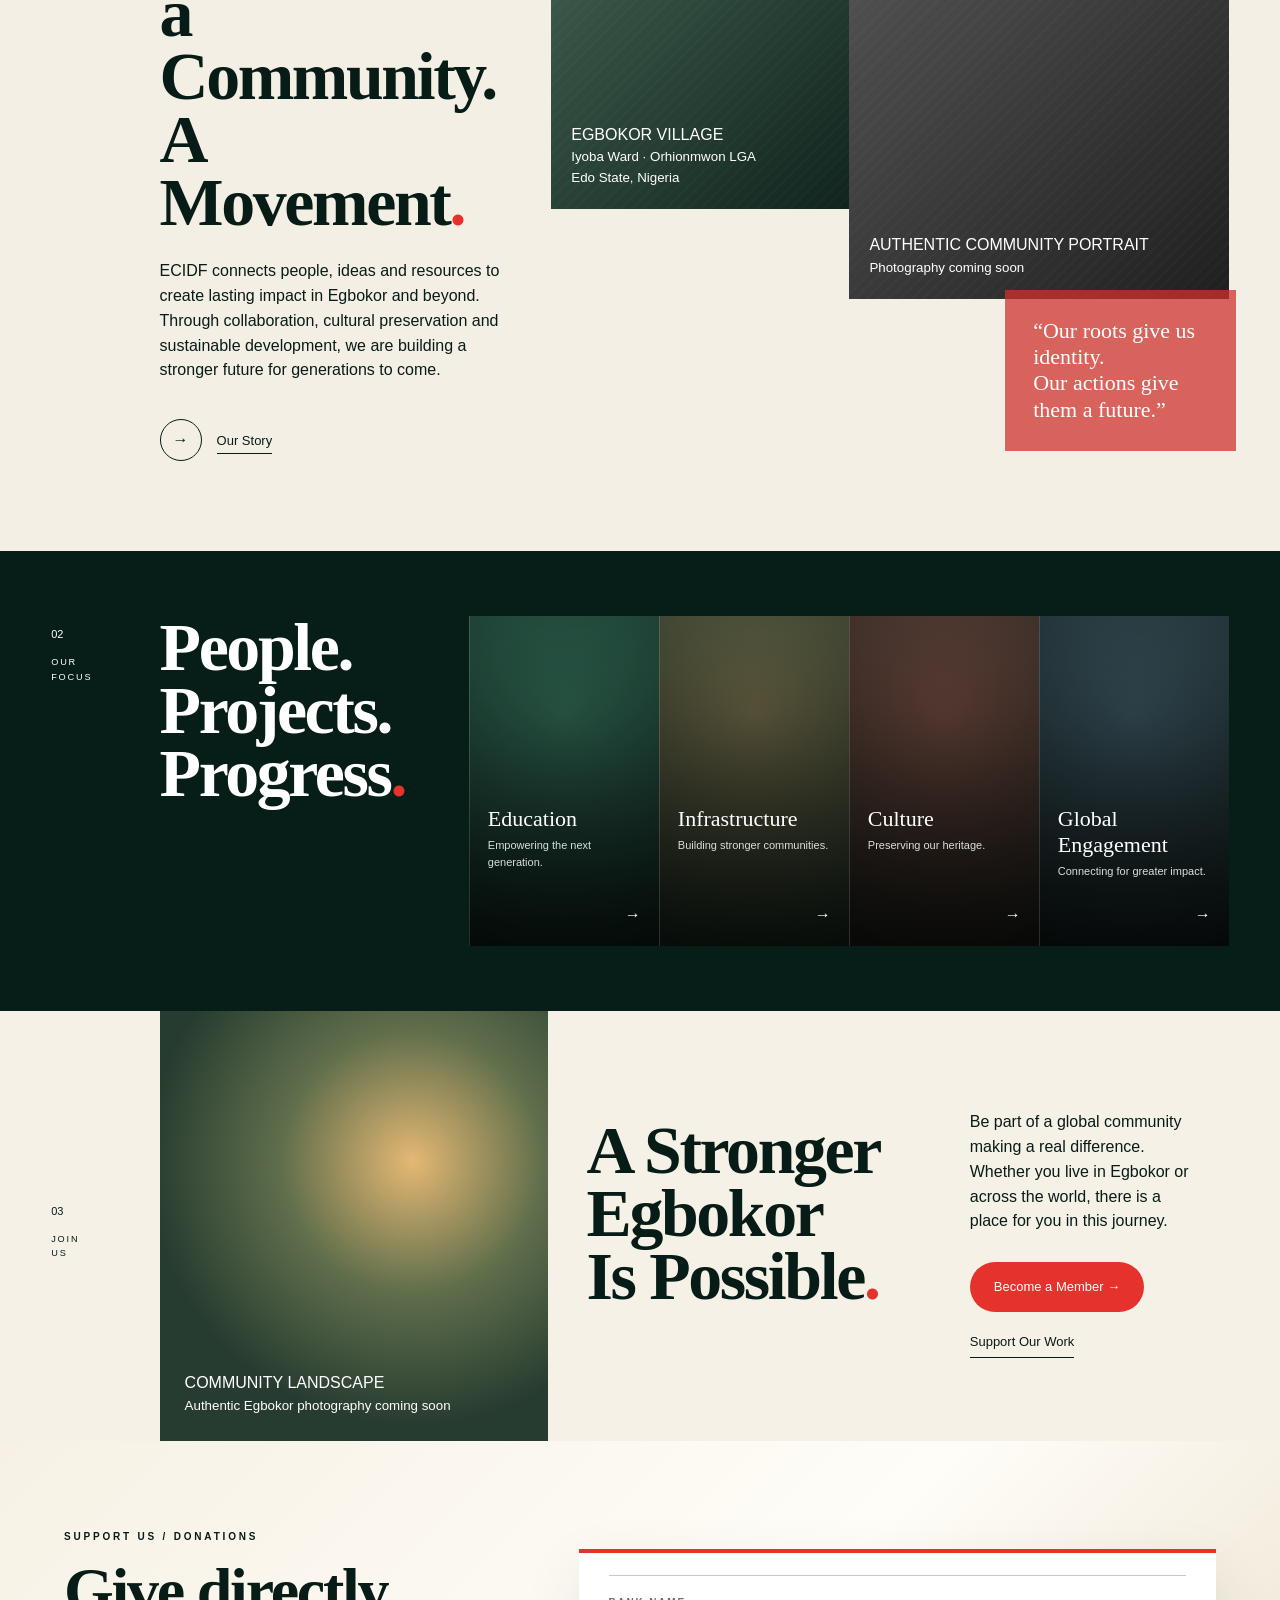
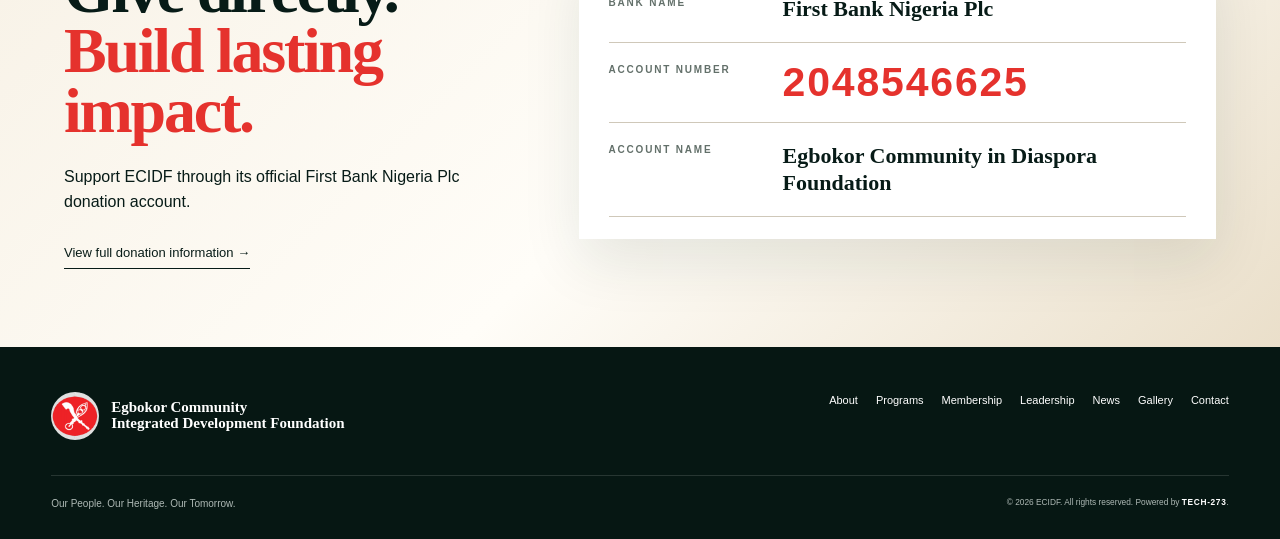
==== commit 7ffcab2b: "Initial ECIDF website" ====
--- a/index.html
+++ b/index.html
@@ -23,4 +23,4 @@
 </section>
 <section class="editorial-section about-preview"><div class="section-index">01<br><small>ABOUT<br>ECIDF</small></div><div class="statement"><h2>More Than<br>a Community.<br>A Movement<span>.</span></h2><p>ECIDF connects people, ideas and resources to create lasting impact in Egbokor and beyond. Through collaboration, cultural preservation and sustainable development, we are building a stronger future for generations to come.</p><a class="circle-link" href="about.html">→</a><a class="inline-link" href="about.html">Our Story</a></div><div class="photo-collage"><div class="image-slot village"><span>EGBOKOR VILLAGE</span><small>Iyoba Ward · Orhionmwon LGA<br>Edo State, Nigeria</small></div><div class="image-slot portrait"><span>AUTHENTIC COMMUNITY PORTRAIT</span><small>Photography coming soon</small></div><blockquote>“Our roots give us identity.<br>Our actions give them a future.”</blockquote></div></section>
 <section class="focus-section"><div class="section-index light">02<br><small>OUR<br>FOCUS</small></div><h2>People.<br>Projects.<br>Progress<span>.</span></h2><div class="focus-track"><a href="programs.html"><b>Education</b><span>Empowering the next generation.</span><i>→</i></a><a href="programs.html"><b>Infrastructure</b><span>Building stronger communities.</span><i>→</i></a><a href="programs.html"><b>Culture</b><span>Preserving our heritage.</span><i>→</i></a><a href="membership.html"><b>Global Engagement</b><span>Connecting for greater impact.</span><i>→</i></a></div></section>
-<section class="join-section"><div class="section-index">03<br><small>JOIN<br>US</small></div><div class="landscape-placeholder"><span>COMMUNITY LANDSCAPE</span><small>Authentic Egbokor photography coming soon</small></div><h2>A Stronger<br>Egbokor<br>Is Possible<span>.</span></h2><div class="join-copy"><p>Be part of a global community making a real difference. Whether you live in Egbokor or across the world, there is a place for you in this journey.</p><a class="button red" href="membership.html">Become a Member →</a><a class="inline-link" href="support.html">Support Our Work</a></div></section></main><footer><div class="footer-brand"><img src="assets/images/ecidf-emblem.png" alt=""><strong>Egbokor Community<br>Integrated Development Foundation</strong></div><div class="footer-nav"><a href="about.html">About</a><a href="programs.html">Programs</a><a href="membership.html">Membership</a><a href="leadership.html">Leadership</a><a href="news.html">News</a><a href="gallery.html">Gallery</a><a href="contact.html">Contact</a></div><div class="footer-meta"><span>Our People. Our Heritage. Our Tomorrow.</span><small>© 2026 Egbokor Community Integrated Development Foundation. All rights reserved.</small></div></footer><script src="script.js"></script></body></html>
+<section class="join-section"><div class="section-index">03<br><small>JOIN<br>US</small></div><div class="landscape-placeholder"><span>COMMUNITY LANDSCAPE</span><small>Authentic Egbokor photography coming soon</small></div><h2>A Stronger<br>Egbokor<br>Is Possible<span>.</span></h2><div class="join-copy"><p>Be part of a global community making a real difference. Whether you live in Egbokor or across the world, there is a place for you in this journey.</p><a class="button red" href="membership.html">Become a Member →</a><a class="inline-link" href="support.html">Support Our Work</a></div></section><section class="home-donation" aria-labelledby="home-donation-title"><div class="donation-callout"><p class="meta">SUPPORT US / DONATIONS</p><h2 id="home-donation-title">Give directly.<br><span>Build lasting impact.</span></h2><p>Support ECIDF through its official First Bank Nigeria Plc donation account.</p><a class="inline-link" href="support.html#donations">View full donation information →</a></div><dl class="bank-details bank-details-home"><div><dt>Bank Name</dt><dd>First Bank Nigeria Plc</dd></div><div class="account-number-row"><dt>Account Number</dt><dd>2048546625</dd></div><div><dt>Account Name</dt><dd>Egbokor Community in Diaspora Foundation</dd></div></dl></section></main><footer><div class="footer-brand"><img src="assets/images/ecidf-emblem.png" alt=""><strong>Egbokor Community<br>Integrated Development Foundation</strong></div><div class="footer-nav"><a href="about.html">About</a><a href="programs.html">Programs</a><a href="membership.html">Membership</a><a href="leadership.html">Leadership</a><a href="news.html">News</a><a href="gallery.html">Gallery</a><a href="contact.html">Contact</a></div><div class="footer-meta"><span>Our People. Our Heritage. Our Tomorrow.</span><small>© 2026 ECIDF. All rights reserved. Powered by <strong class="tech-credit">TECH-273</strong>.</small></div></footer><script src="script.js"></script></body></html>
--- a/styles.css
+++ b/styles.css
@@ -36,3 +36,12 @@
 @media(prefers-reduced-motion:reduce){.heritage-globe,.heritage-globe img{animation:none}}
 @media(max-width:1050px){.heritage-globe-art{top:500px;right:8%;width:84vw;max-width:620px}}
 @media(max-width:650px){.heritage-globe-art{top:485px;right:0;width:100vw}.globe-caption{right:6%;bottom:2%}.support-tracks{gap:12px}.program-list article:hover{transform:none}.vision-panel{padding:24px 20px}}
+
+/* V9 — clear, responsive donation account details */
+.donation-details{scroll-margin-top:110px;margin-top:32px;padding:34px;display:grid;grid-template-columns:minmax(220px,.72fr) minmax(0,1.28fr);gap:5vw;align-items:start;background:var(--white);color:var(--ink);border-top:4px solid var(--gold);box-shadow:0 22px 55px #0004}
+.donation-intro .meta{color:#80632f}.donation-intro h3{font-size:clamp(32px,3.2vw,48px);line-height:1;margin:12px 0 18px}.donation-intro p:last-child{max-width:440px;margin:0;color:#4a554f}
+.bank-details{margin:0}.bank-details>div{display:grid;grid-template-columns:150px minmax(0,1fr);gap:24px;padding:19px 0;border-top:1px solid var(--line)}.bank-details>div:last-child{border-bottom:1px solid var(--line)}.bank-details dt{font-size:10px;line-height:1.5;letter-spacing:.18em;font-weight:800;text-transform:uppercase;color:#63706a}.bank-details dd{margin:0;font:600 22px/1.25 Georgia,'Times New Roman',serif;overflow-wrap:anywhere}.bank-details .account-number-row dd{font-family:Arial,Helvetica,sans-serif;font-size:clamp(30px,3.2vw,44px);font-weight:800;line-height:1;color:var(--red);letter-spacing:.045em;font-variant-numeric:tabular-nums}
+.home-donation{padding:78px 5vw;display:grid;grid-template-columns:minmax(260px,.8fr) minmax(420px,1.2fr);gap:7vw;align-items:center;background:linear-gradient(135deg,#f7f1e5,#fffdf8 54%,#eadfca)}.donation-callout h2{font-size:clamp(48px,5vw,76px);line-height:.94;margin:16px 0 24px}.donation-callout>p:not(.meta){max-width:500px}.donation-callout .inline-link{display:inline-block;margin-top:12px}.bank-details-home{padding:22px 30px;background:#fff;border-top:4px solid var(--red);box-shadow:0 22px 55px #1632291a}
+@media(max-width:900px){.donation-details,.home-donation{grid-template-columns:1fr}.home-donation{gap:42px}.bank-details-home{padding:18px 24px}}
+@media(max-width:650px){.donation-details{padding:26px 20px}.home-donation{padding:62px 6vw}.bank-details-home{padding:14px 18px}.bank-details>div{grid-template-columns:1fr;gap:7px;padding:17px 0}.bank-details .account-number-row dd{font-size:32px;letter-spacing:.025em}}
+.tech-credit{color:#fff;font-weight:800;letter-spacing:.08em}
